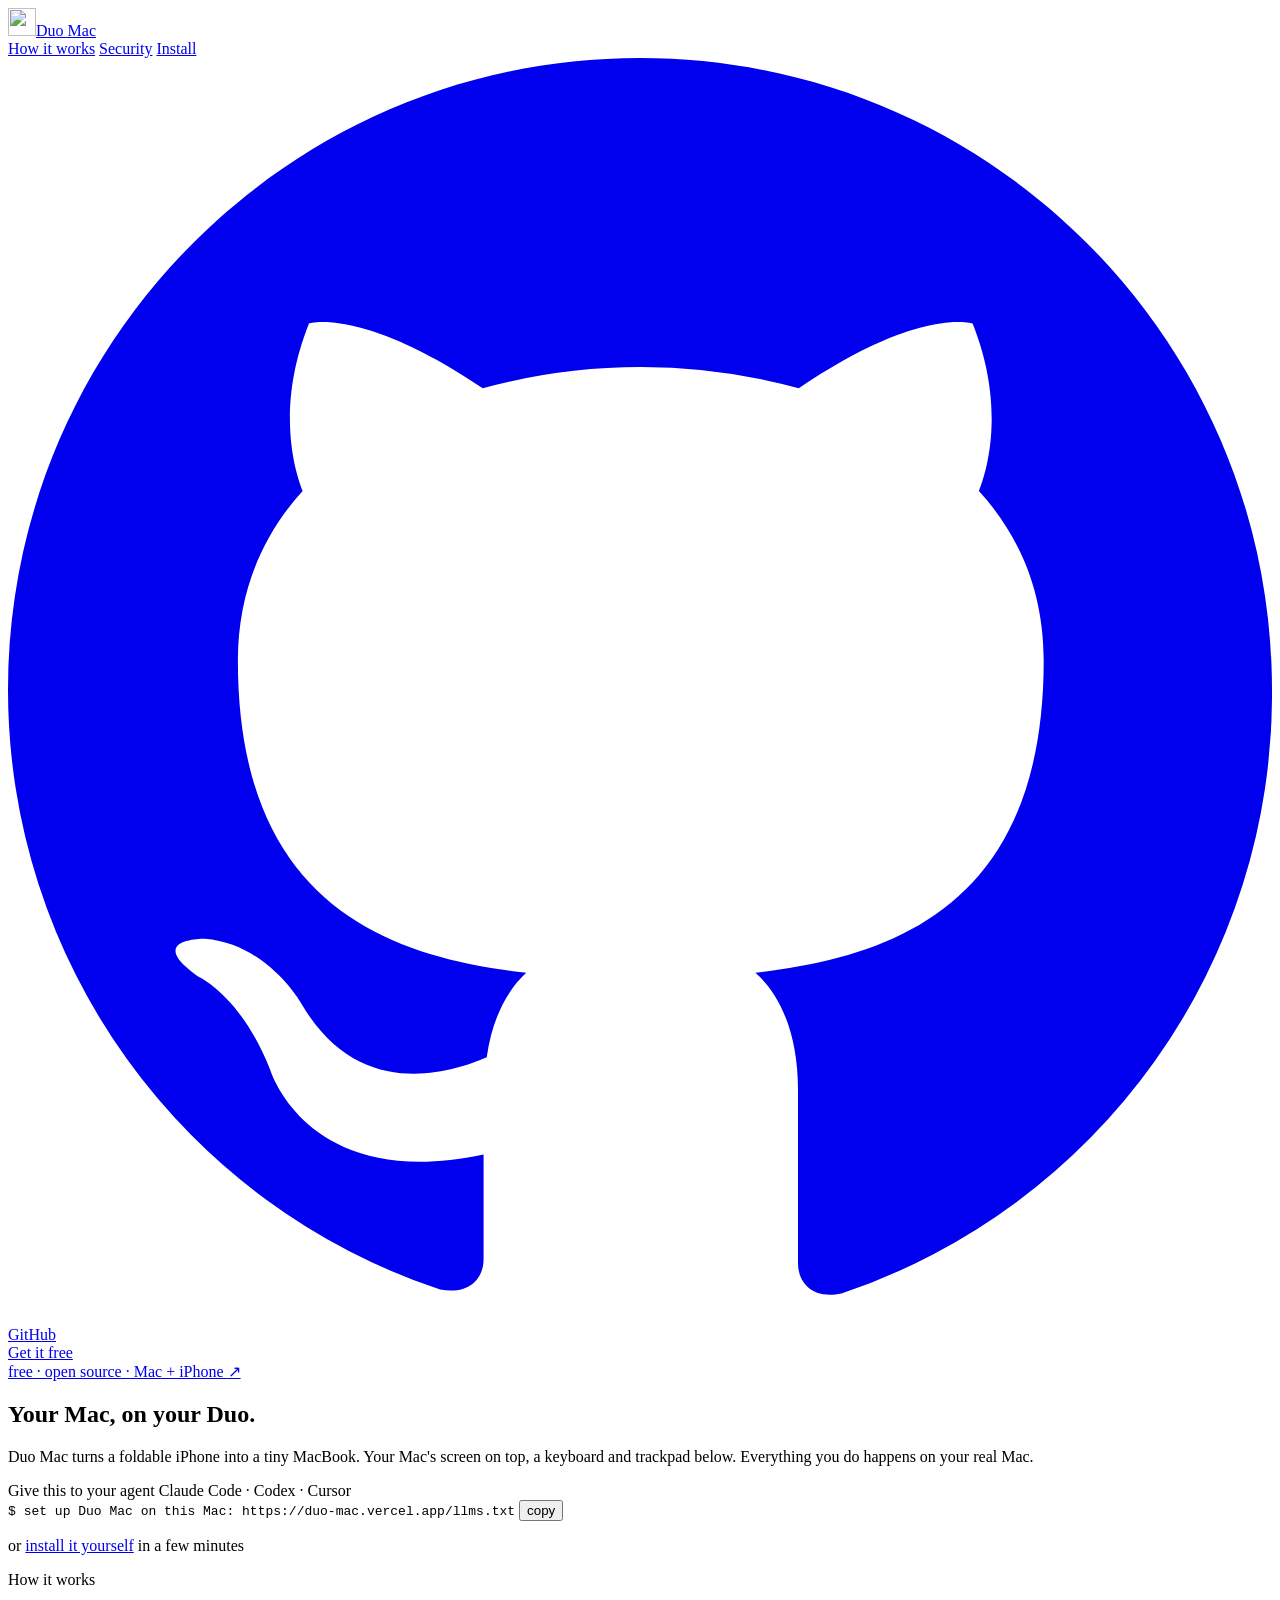
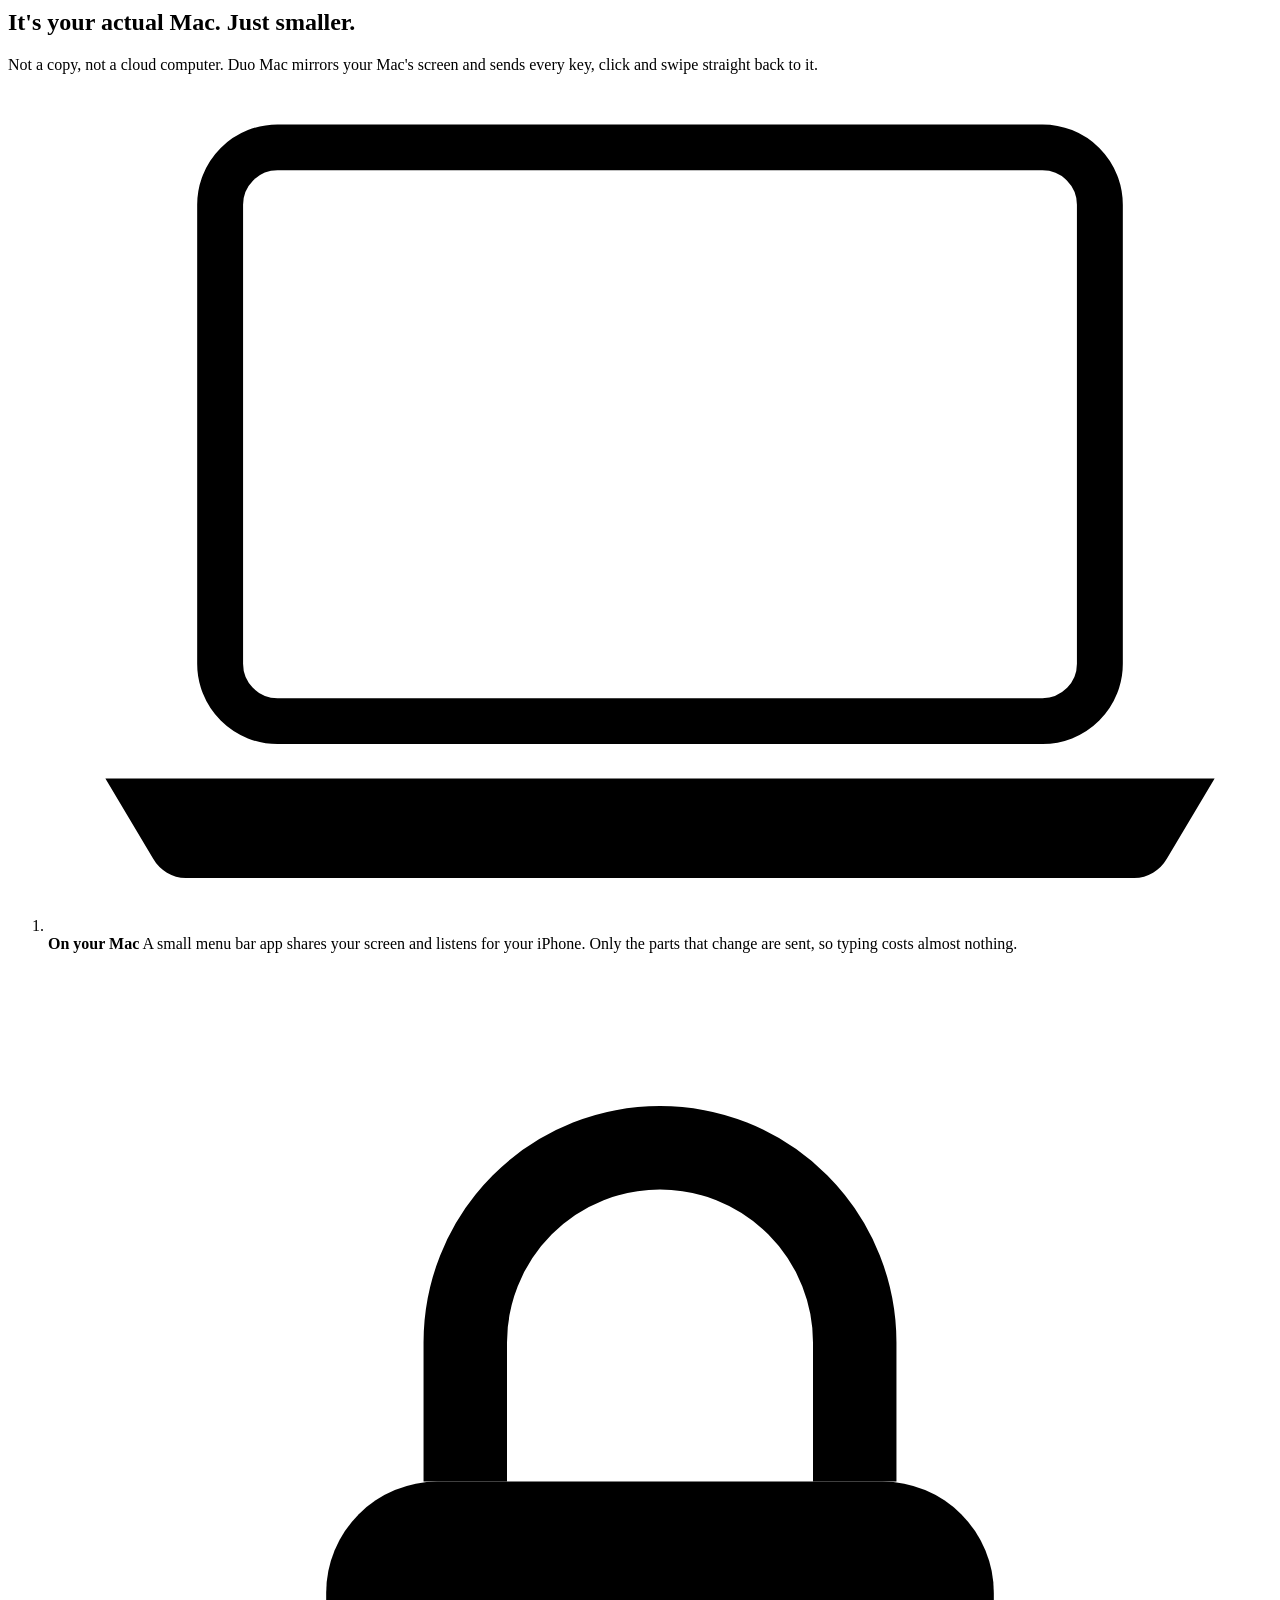
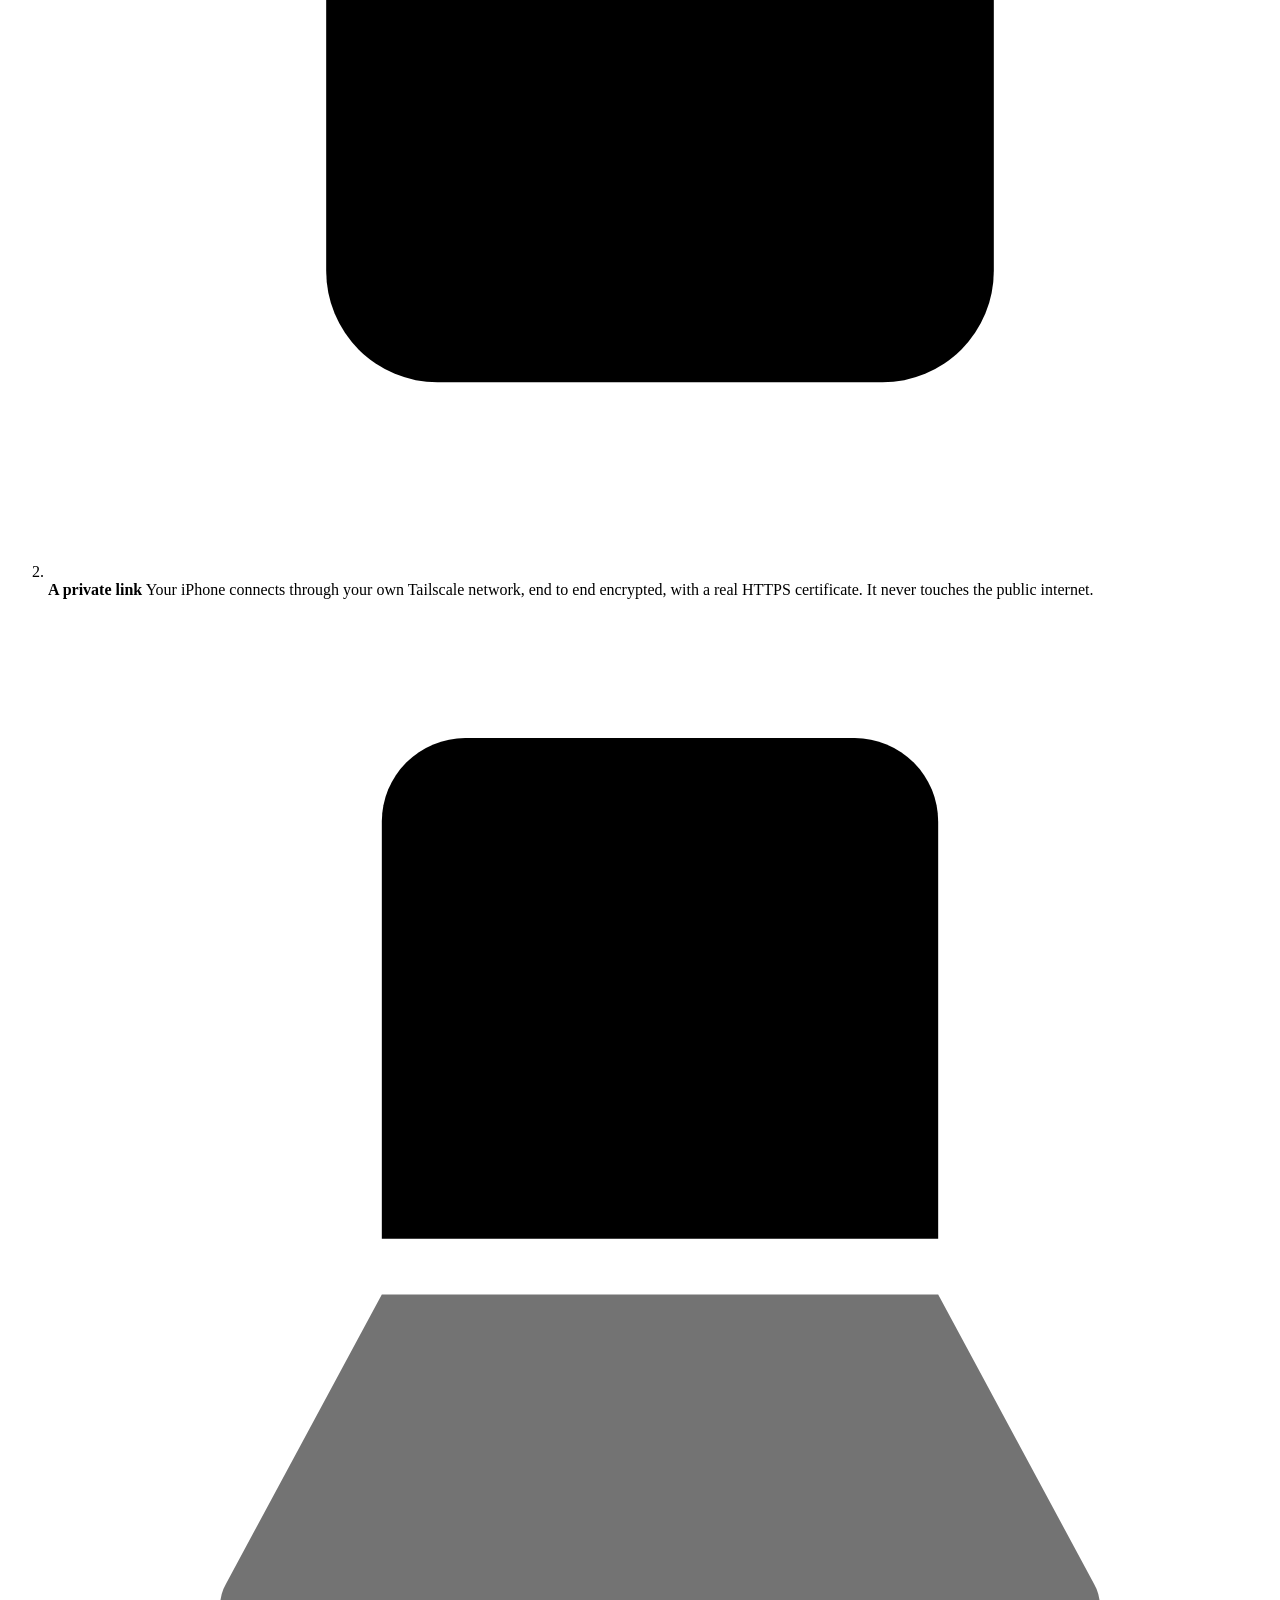
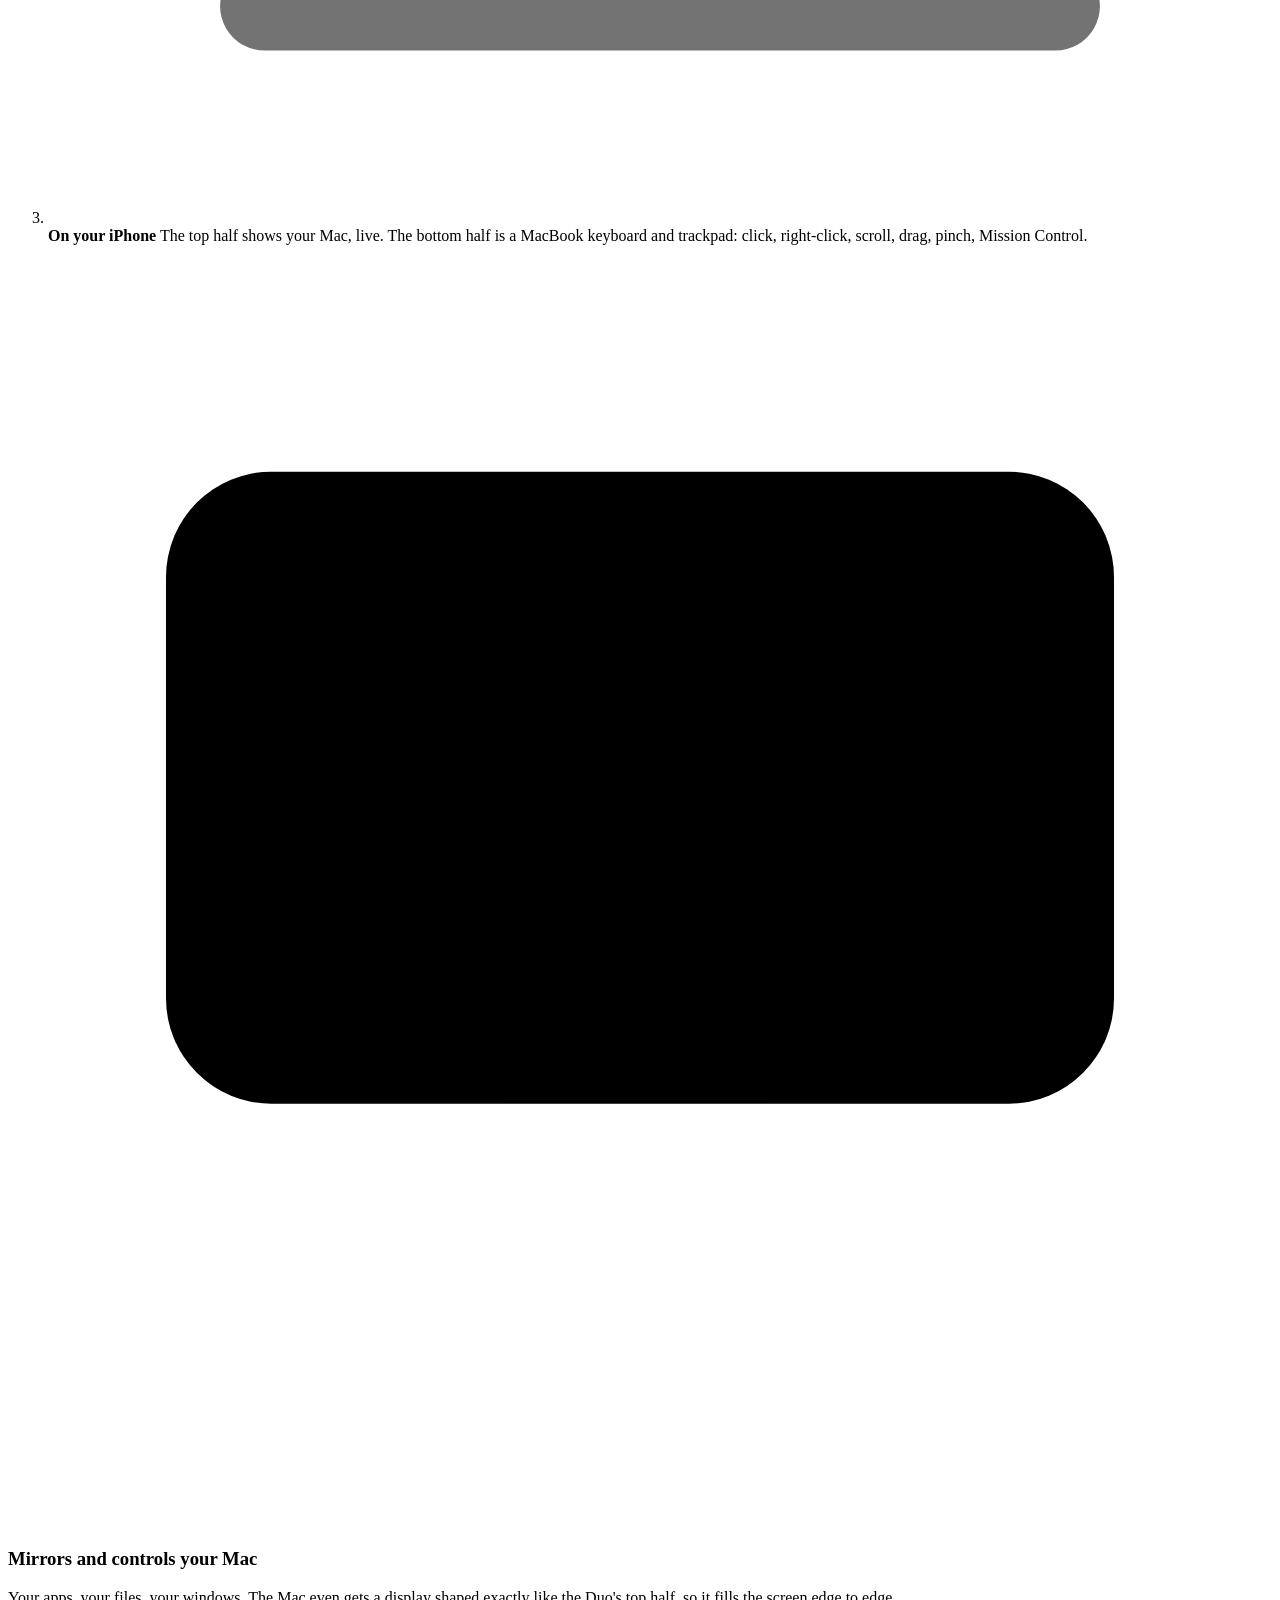
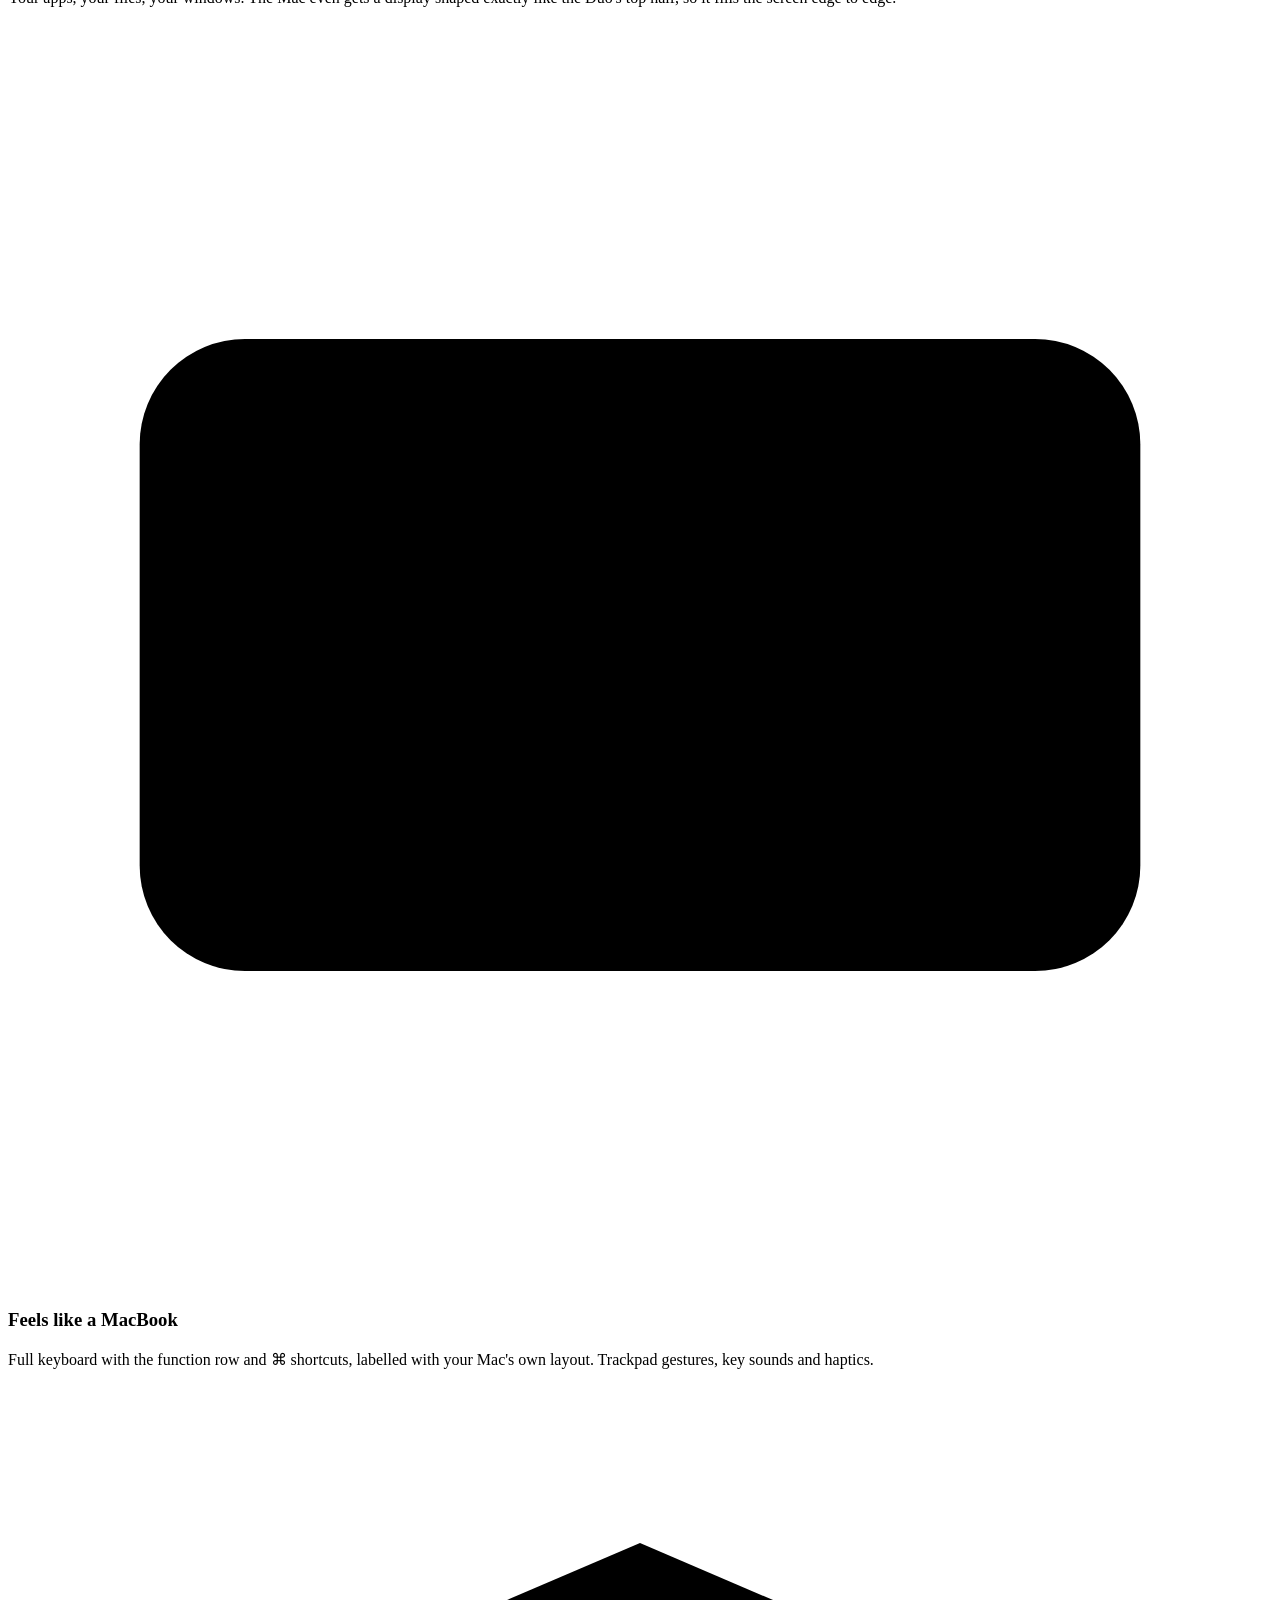
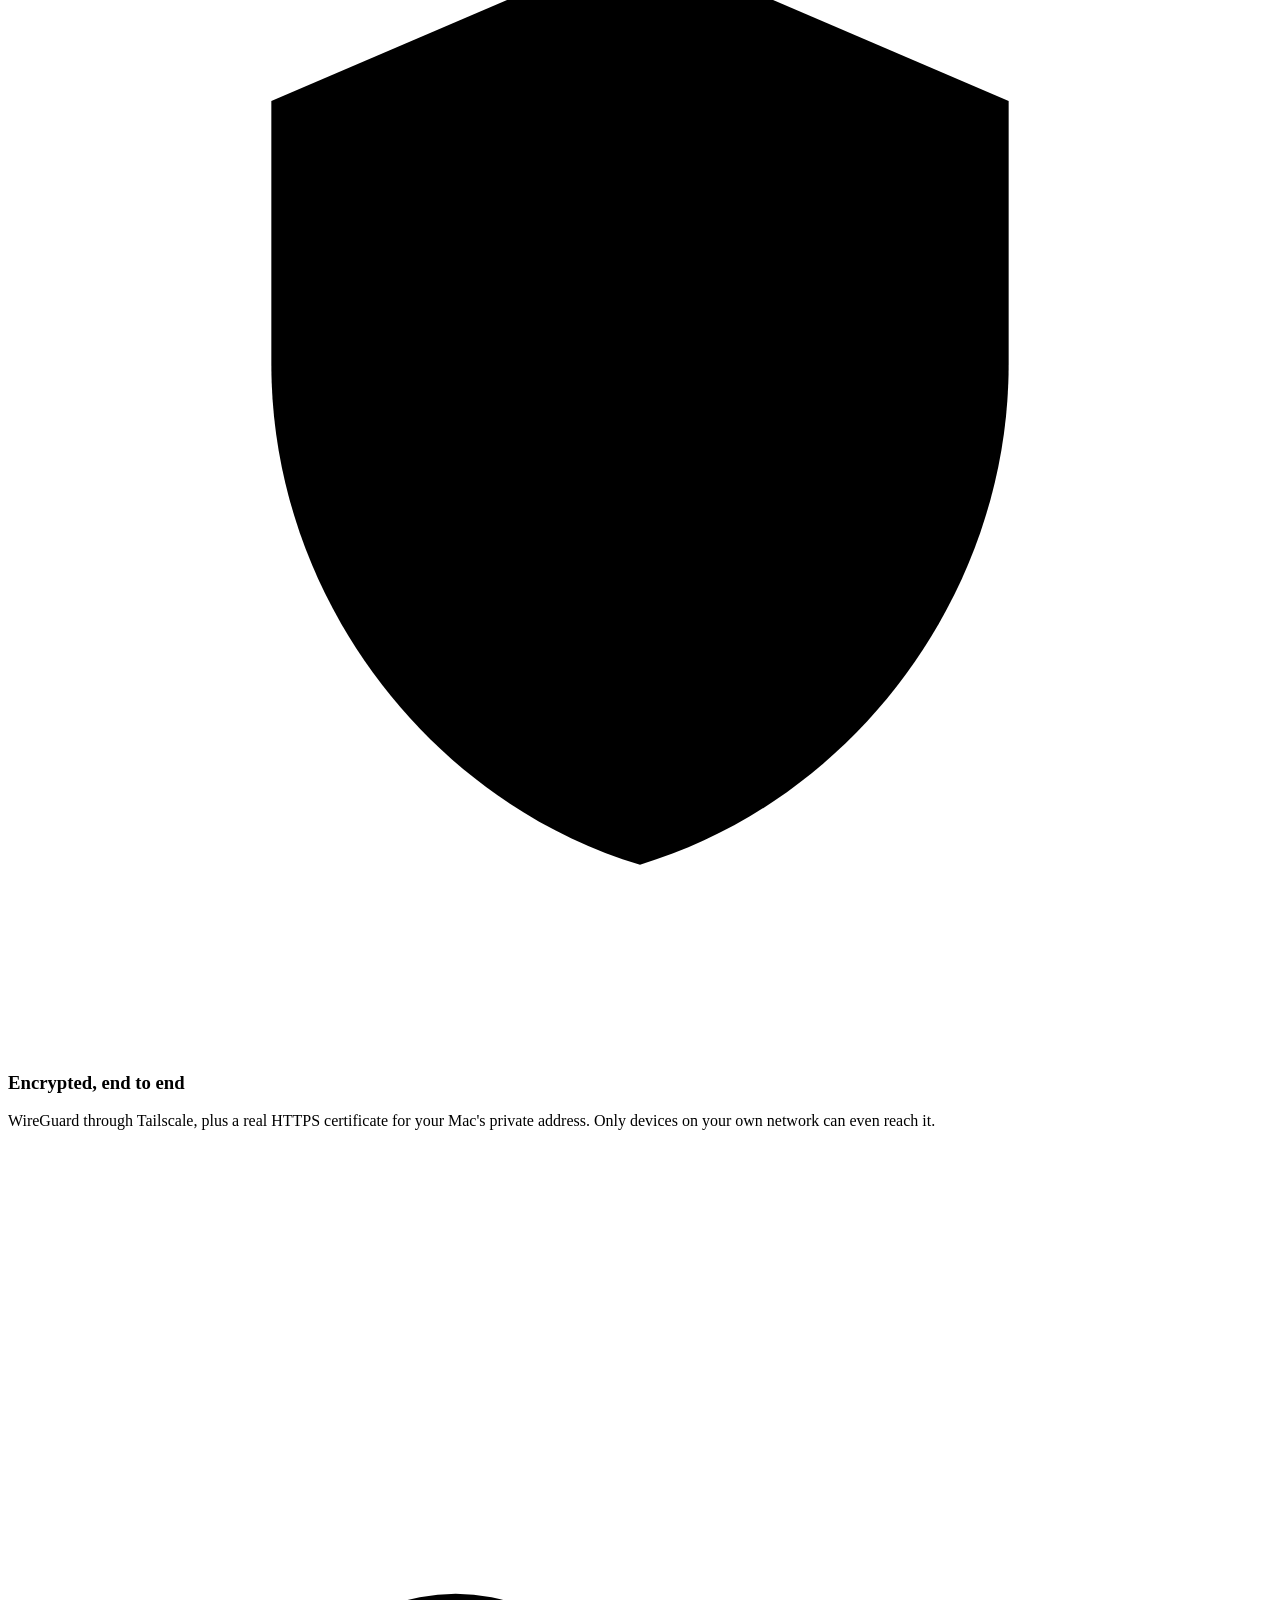
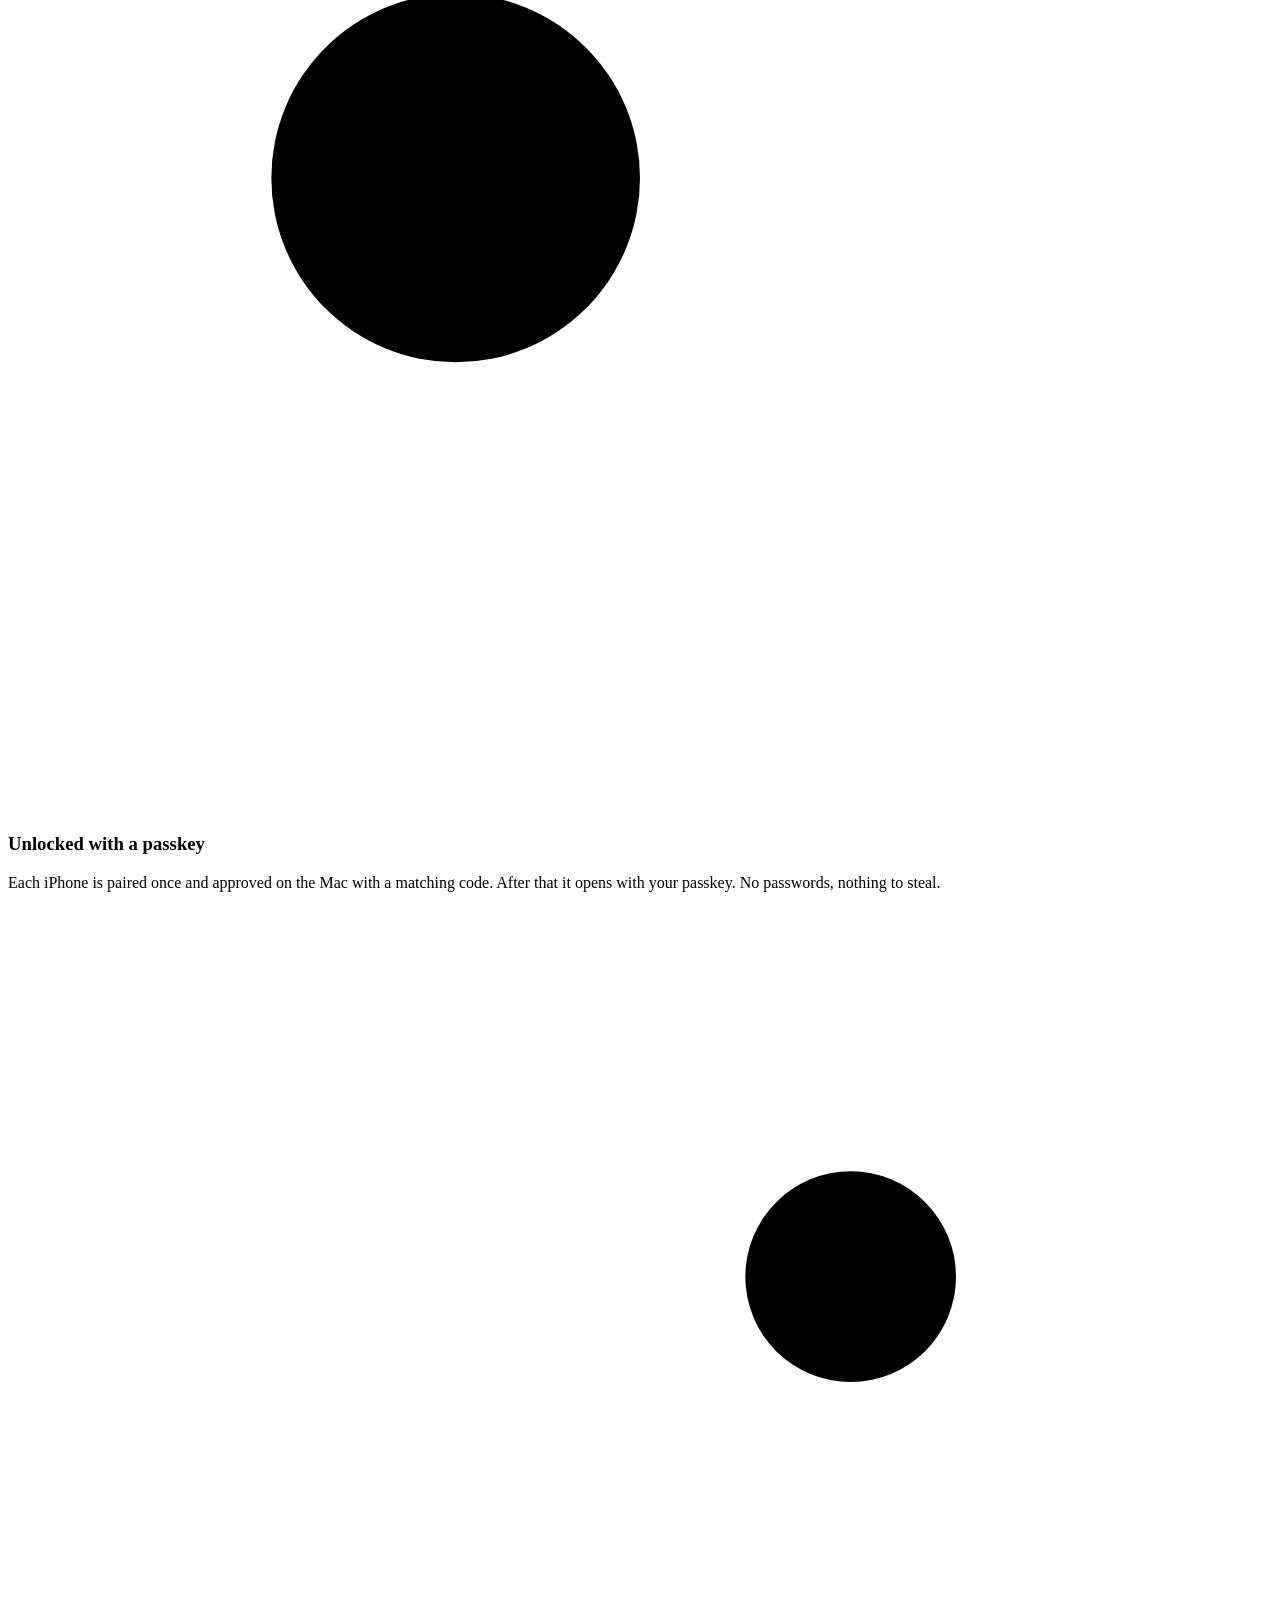
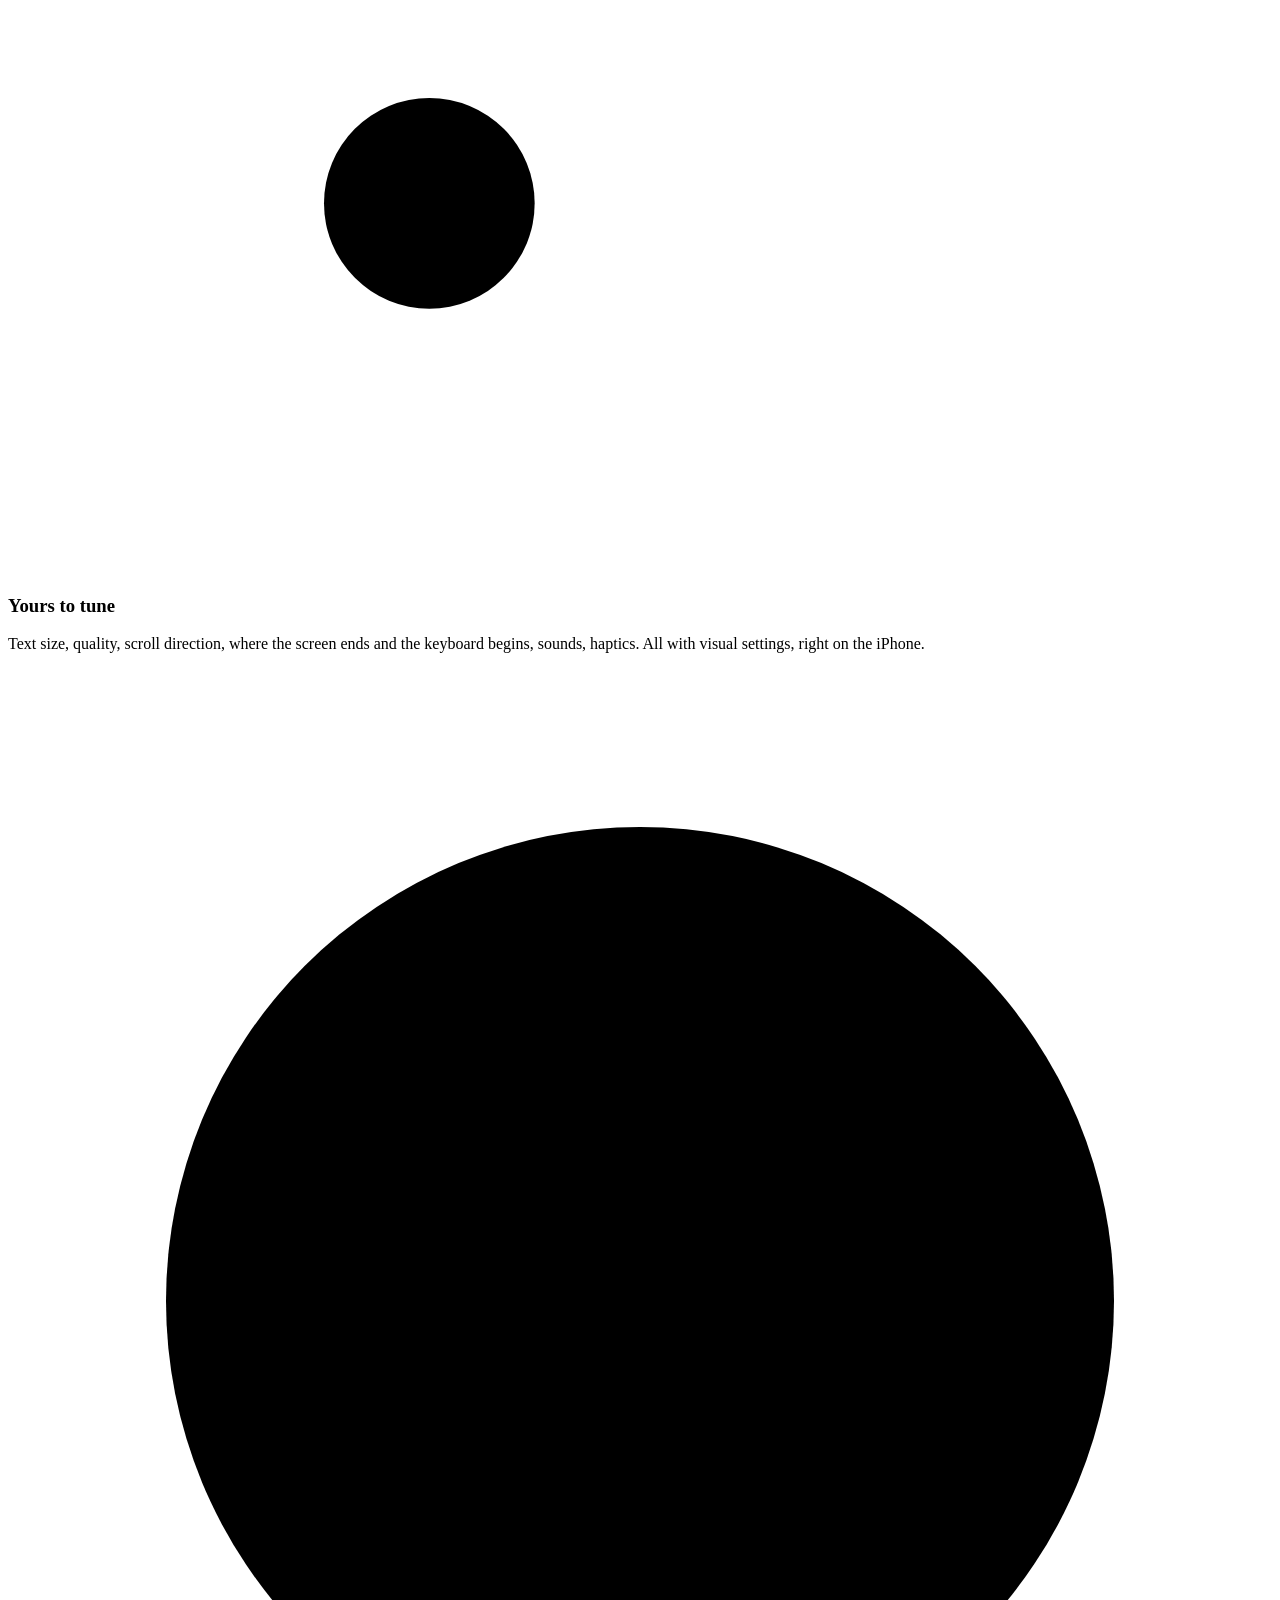
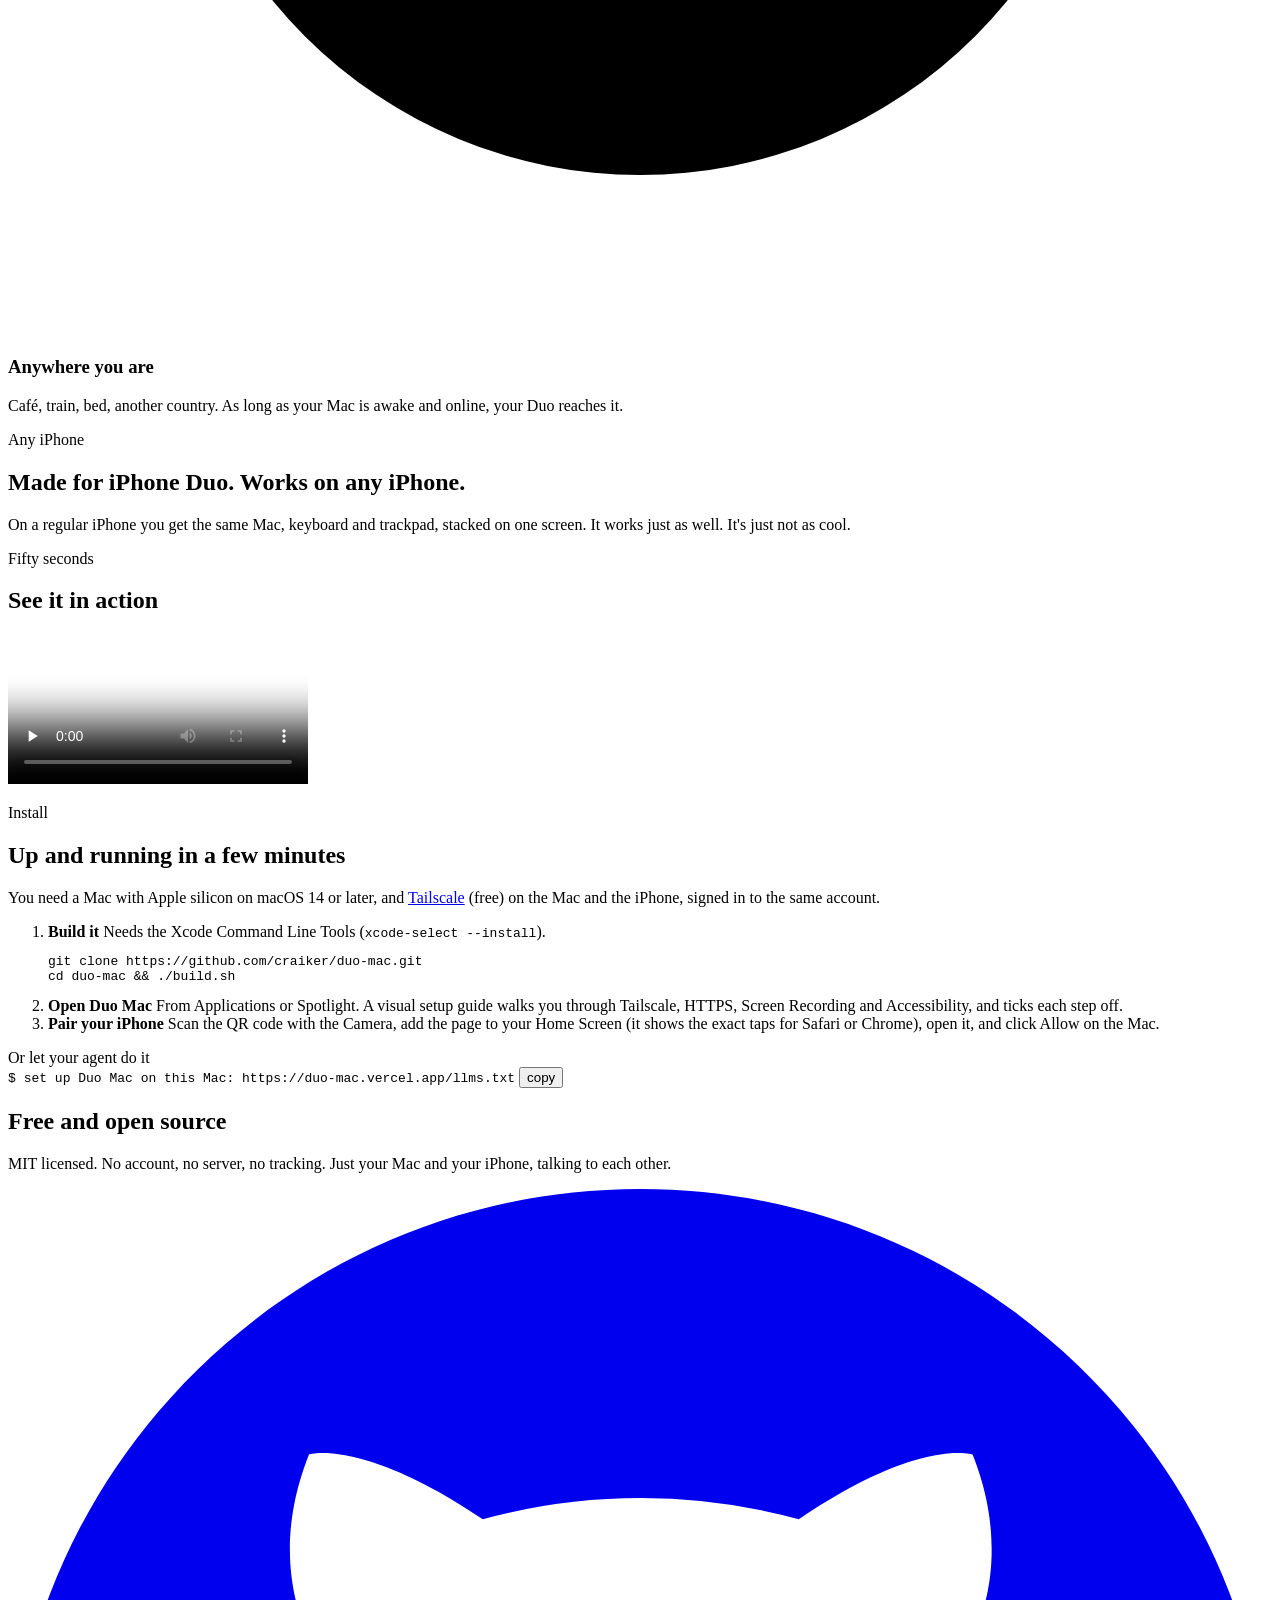
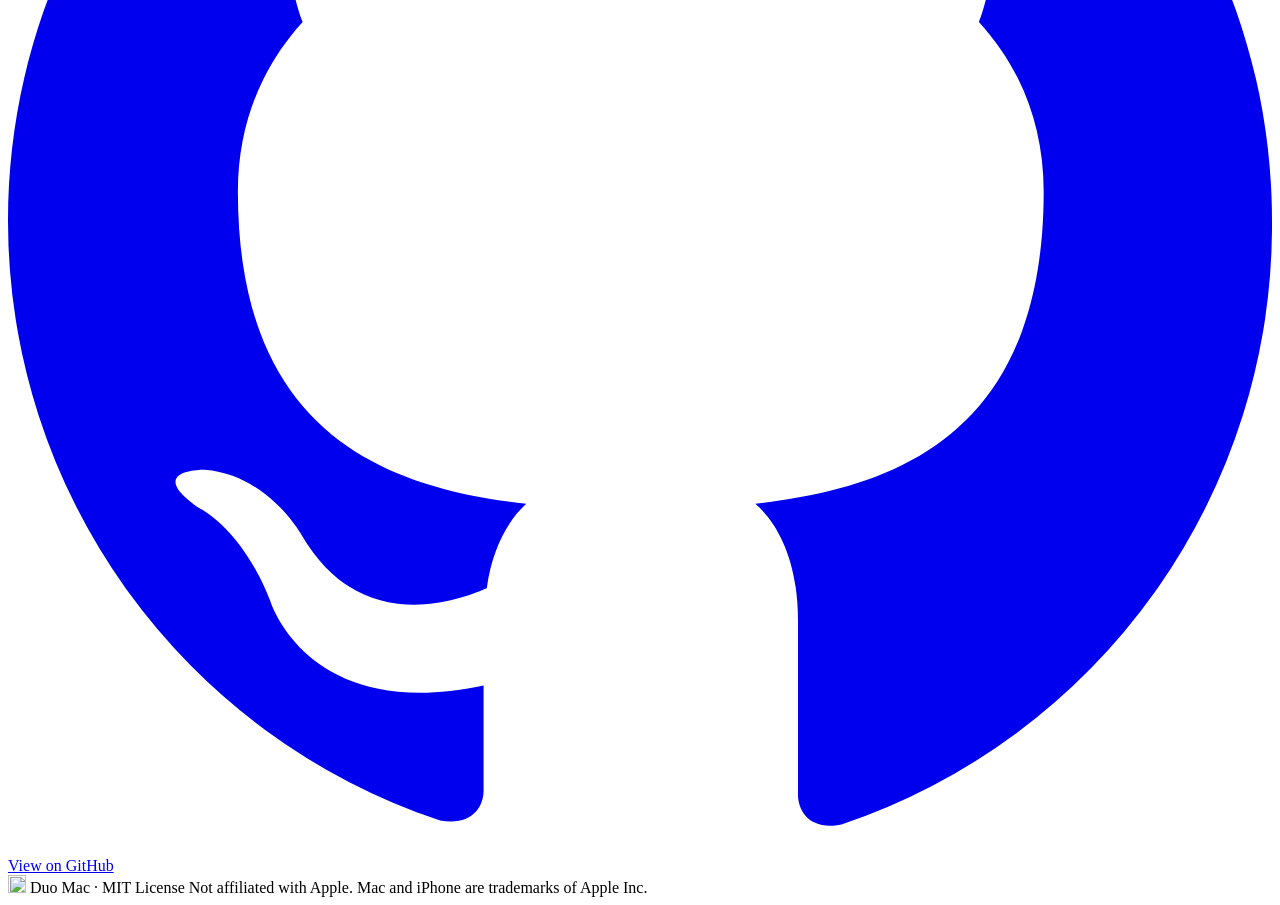
==== site/index.html @ 0240f491 "Duo Mac: your Mac, on your iPhone Duo A Swift menu bar helper streams the Mac's screen and takes key" ====
<!doctype html>
<html lang="en">
<head>
<meta charset="utf-8">
<meta name="viewport" content="width=device-width, initial-scale=1">
<title>Duo Mac · Your Mac, on your iPhone Duo</title>
<meta name="description" content="Free and open source. Turn a foldable iPhone into a tiny MacBook: your Mac's screen on top, a keyboard and trackpad below. Private, end-to-end encrypted, unlocked with a passkey.">
<meta name="theme-color" content="#f6f6f7">
<link rel="icon" type="image/png" href="/assets/favicon.png">
<link rel="apple-touch-icon" href="/assets/favicon.png">
<meta property="og:type" content="website">
<meta property="og:title" content="Duo Mac · Your Mac, on your iPhone Duo">
<meta property="og:description" content="Free and open source. Your Mac's screen on top, a keyboard and trackpad below. Private, encrypted, unlocked with a passkey.">
<meta property="og:url" content="https://duo-mac.vercel.app/">
<meta property="og:image" content="https://duo-mac.vercel.app/assets/og.png">
<meta name="twitter:card" content="summary_large_image">
<link rel="preconnect" href="https://fonts.googleapis.com">
<link rel="preconnect" href="https://fonts.gstatic.com" crossorigin>
<link rel="stylesheet" href="https://fonts.googleapis.com/css2?family=Geist+Pixel&family=Geist+Mono:wght@400;500&family=Inter:wght@400;500;600;700&display=swap">
<link rel="stylesheet" href="/styles.css">
</head>
<body>

<header class="nav">
  <a class="brand" href="#top"><img src="/assets/icon.png" alt="" width="28" height="28"><span>Duo Mac</span></a>
  <nav class="links">
    <a href="#how">How it works</a>
    <a href="#security">Security</a>
    <a href="#install">Install</a>
    <a href="https://github.com/craiker/duo-mac" class="gh"><svg viewBox="0 0 16 16" aria-hidden="true"><path fill="currentColor" d="M8 0C3.58 0 0 3.58 0 8a8 8 0 0 0 5.47 7.59c.4.07.55-.17.55-.38v-1.33c-2.23.48-2.7-1.07-2.7-1.07-.36-.92-.89-1.17-.89-1.17-.73-.5.06-.49.06-.49.8.06 1.23.83 1.23.83.72 1.23 1.88.87 2.34.67.07-.52.28-.87.5-1.07-1.78-.2-3.65-.89-3.65-3.95 0-.87.31-1.59.82-2.15-.08-.2-.36-1.02.08-2.12 0 0 .67-.21 2.2.82a7.6 7.6 0 0 1 4 0c1.53-1.04 2.2-.82 2.2-.82.44 1.1.16 1.92.08 2.12.51.56.82 1.27.82 2.15 0 3.07-1.87 3.75-3.65 3.95.29.25.54.73.54 1.48v2.2c0 .21.15.46.55.38A8 8 0 0 0 16 8c0-4.42-3.58-8-8-8z"/></svg>GitHub</a>
  </nav>
  <a class="btn dark" href="#install">Get it free</a>
</header>

<main id="top">

<section class="hero">
  <a class="badge" href="https://github.com/craiker/duo-mac">free · open source · Mac + iPhone <span aria-hidden="true">↗</span></a>
  <h1>Your Mac, on your Duo.</h1>
  <p class="lede">Duo Mac turns a foldable iPhone into a tiny MacBook. Your Mac's screen on top, a keyboard and trackpad below. Everything you do happens on your real Mac.</p>

  <div class="stage" id="stage" aria-label="An iPhone Duo folded like a laptop, showing a Mac desktop on the top half and a keyboard and trackpad on the bottom half">
    <div class="duo" id="duo">
      <div class="shadow"></div>
      <div class="half base">
        <div class="face deck" id="deck">
          <i class="hinge-shade"></i>
          <div class="keyboard" id="keyboard"></div>
          <div class="trackpad" id="trackpad"><i class="finger" id="finger"></i></div>
        </div>
      </div>
      <div class="half lid" id="lid">
        <div class="face screen"><div class="mac" id="mac"></div></div>
        <div class="back"></div>
      </div>
    </div>
  </div>

  <div class="agent" id="agent">
    <div class="agent-head">Give this to your agent <span>Claude Code · Codex · Cursor</span></div>
    <div class="agent-cmd">
      <code><span class="dollar">$</span> <span class="cmd">set up Duo Mac on this Mac: https://duo-mac.vercel.app/llms.txt</span></code>
      <button type="button" class="copy" data-copy="set up Duo Mac on this Mac: https://duo-mac.vercel.app/llms.txt">copy</button>
    </div>
  </div>
  <p class="or">or <a href="#install">install it yourself</a> in a few minutes</p>
</section>

<section class="section" id="how">
  <p class="eyebrow">How it works</p>
  <h2>It's your actual Mac. Just smaller.</h2>
  <p class="sub">Not a copy, not a cloud computer. Duo Mac mirrors your Mac's screen and sends every key, click and swipe straight back to it.</p>
  <ol class="flow">
    <li>
      <div class="art"><svg viewBox="0 0 64 44" aria-hidden="true"><rect x="9" y="3" width="46" height="30" rx="3" fill="none" stroke="currentColor" stroke-width="2.4"/><path d="M3 36h58l-2.5 4.2a2 2 0 0 1-1.7 1H7.2a2 2 0 0 1-1.7-1z" fill="currentColor"/></svg></div>
      <b>On your Mac</b>
      <span>A small menu bar app shares your screen and listens for your iPhone. Only the parts that change are sent, so typing costs almost nothing.</span>
    </li>
    <li>
      <div class="art"><svg viewBox="0 0 44 44" aria-hidden="true"><rect x="10" y="19" width="24" height="18" rx="4" fill="currentColor"/><path d="M15 19v-5a7 7 0 0 1 14 0v5" fill="none" stroke="currentColor" stroke-width="3"/></svg></div>
      <b>A private link</b>
      <span>Your iPhone connects through your own Tailscale network, end to end encrypted, with a real HTTPS certificate. It never touches the public internet.</span>
    </li>
    <li>
      <div class="art"><svg viewBox="0 0 44 44" aria-hidden="true"><path d="M15 5h14a3 3 0 0 1 3 3v15H12V8a3 3 0 0 1 3-3z" fill="currentColor"/><path d="M12 25h20l5.6 10.4a1.6 1.6 0 0 1-1.4 2.4H7.8a1.6 1.6 0 0 1-1.4-2.4z" fill="currentColor" opacity=".55"/></svg></div>
      <b>On your iPhone</b>
      <span>The top half shows your Mac, live. The bottom half is a MacBook keyboard and trackpad: click, right-click, scroll, drag, pinch, Mission Control.</span>
    </li>
  </ol>
</section>

<section class="section">
  <div class="grid">
    <article class="card">
      <div class="ic"><svg viewBox="0 0 24 24" aria-hidden="true"><rect x="3" y="4" width="18" height="12" rx="2"/><path d="M8 20h8M12 16v4"/></svg></div>
      <h3>Mirrors and controls your Mac</h3>
      <p>Your apps, your files, your windows. The Mac even gets a display shaped exactly like the Duo's top half, so it fills the screen edge to edge.</p>
    </article>
    <article class="card">
      <div class="ic"><svg viewBox="0 0 24 24" aria-hidden="true"><rect x="2.5" y="6" width="19" height="12" rx="2"/><path d="M6 10h1M9 10h1M12 10h1M15 10h1M18 10h1M7 14h10"/></svg></div>
      <h3>Feels like a MacBook</h3>
      <p>Full keyboard with the function row and ⌘ shortcuts, labelled with your Mac's own layout. Trackpad gestures, key sounds and haptics.</p>
    </article>
    <article class="card" id="security">
      <div class="ic"><svg viewBox="0 0 24 24" aria-hidden="true"><path d="M12 3 5 6v5c0 4.4 3 8.3 7 9.5 4-1.2 7-5.1 7-9.5V6z"/><path d="m9 12 2 2 4-4"/></svg></div>
      <h3>Encrypted, end to end</h3>
      <p>WireGuard through Tailscale, plus a real HTTPS certificate for your Mac's private address. Only devices on your own network can even reach it.</p>
    </article>
    <article class="card">
      <div class="ic"><svg viewBox="0 0 24 24" aria-hidden="true"><circle cx="8.5" cy="12" r="3.5"/><path d="M12 12h9M18 12v3M21 12v2"/></svg></div>
      <h3>Unlocked with a passkey</h3>
      <p>Each iPhone is paired once and approved on the Mac with a matching code. After that it opens with your passkey. No passwords, nothing to steal.</p>
    </article>
    <article class="card">
      <div class="ic"><svg viewBox="0 0 24 24" aria-hidden="true"><path d="M4 7h10M18 7h2M4 17h2M10 17h10"/><circle cx="16" cy="7" r="2"/><circle cx="8" cy="17" r="2"/></svg></div>
      <h3>Yours to tune</h3>
      <p>Text size, quality, scroll direction, where the screen ends and the keyboard begins, sounds, haptics. All with visual settings, right on the iPhone.</p>
    </article>
    <article class="card">
      <div class="ic"><svg viewBox="0 0 24 24" aria-hidden="true"><circle cx="12" cy="12" r="9"/><path d="M3 12h18M12 3c-2.8 3-2.8 15 0 18M12 3c2.8 3 2.8 15 0 18"/></svg></div>
      <h3>Anywhere you are</h3>
      <p>Café, train, bed, another country. As long as your Mac is awake and online, your Duo reaches it.</p>
    </article>
  </div>
</section>

<section class="section any">
  <div class="any-copy">
    <p class="eyebrow">Any iPhone</p>
    <h2>Made for iPhone Duo. Works on any iPhone.</h2>
    <p class="sub">On a regular iPhone you get the same Mac, keyboard and trackpad, stacked on one screen. It works just as well. It's just not as cool.</p>
  </div>
  <div class="phones">
    <div class="flat-phone" aria-hidden="true">
      <div class="fp-screen"><div class="mac mini" id="mac-mini"></div><div class="fp-deck"><div class="keyboard" id="keyboard-mini"></div><div class="trackpad"></div></div></div>
    </div>
  </div>
</section>

<section class="section film" id="film">
  <p class="eyebrow">Fifty seconds</p>
  <h2>See it in action</h2>
  <div class="video"><video src="/assets/intro.mp4" poster="/assets/intro-poster.jpg" controls playsinline preload="none"></video></div>
</section>

<section class="section" id="install">
  <p class="eyebrow">Install</p>
  <h2>Up and running in a few minutes</h2>
  <p class="sub">You need a Mac with Apple silicon on macOS 14 or later, and <a href="https://tailscale.com/download">Tailscale</a> (free) on the Mac and the iPhone, signed in to the same account.</p>
  <ol class="steps">
    <li>
      <b>Build it</b>
      <span>Needs the Xcode Command Line Tools (<code>xcode-select --install</code>).</span>
      <pre><code>git clone https://github.com/craiker/duo-mac.git
cd duo-mac && ./build.sh</code></pre>
    </li>
    <li>
      <b>Open Duo Mac</b>
      <span>From Applications or Spotlight. A visual setup guide walks you through Tailscale, HTTPS, Screen Recording and Accessibility, and ticks each step off.</span>
    </li>
    <li>
      <b>Pair your iPhone</b>
      <span>Scan the QR code with the Camera, add the page to your Home Screen (it shows the exact taps for Safari or Chrome), open it, and click Allow on the Mac.</span>
    </li>
  </ol>
  <div class="agent compact">
    <div class="agent-head">Or let your agent do it</div>
    <div class="agent-cmd">
      <code><span class="dollar">$</span> <span class="cmd">set up Duo Mac on this Mac: https://duo-mac.vercel.app/llms.txt</span></code>
      <button type="button" class="copy" data-copy="set up Duo Mac on this Mac: https://duo-mac.vercel.app/llms.txt">copy</button>
    </div>
  </div>
</section>

<section class="section oss">
  <h2>Free and open source</h2>
  <p class="sub">MIT licensed. No account, no server, no tracking. Just your Mac and your iPhone, talking to each other.</p>
  <a class="btn dark big" href="https://github.com/craiker/duo-mac"><svg viewBox="0 0 16 16" aria-hidden="true"><path fill="currentColor" d="M8 0C3.58 0 0 3.58 0 8a8 8 0 0 0 5.47 7.59c.4.07.55-.17.55-.38v-1.33c-2.23.48-2.7-1.07-2.7-1.07-.36-.92-.89-1.17-.89-1.17-.73-.5.06-.49.06-.49.8.06 1.23.83 1.23.83.72 1.23 1.88.87 2.34.67.07-.52.28-.87.5-1.07-1.78-.2-3.65-.89-3.65-3.95 0-.87.31-1.59.82-2.15-.08-.2-.36-1.02.08-2.12 0 0 .67-.21 2.2.82a7.6 7.6 0 0 1 4 0c1.53-1.04 2.2-.82 2.2-.82.44 1.1.16 1.92.08 2.12.51.56.82 1.27.82 2.15 0 3.07-1.87 3.75-3.65 3.95.29.25.54.73.54 1.48v2.2c0 .21.15.46.55.38A8 8 0 0 0 16 8c0-4.42-3.58-8-8-8z"/></svg>View on GitHub</a>
</section>

</main>

<footer class="foot">
  <span><img src="/assets/icon.png" alt="" width="18" height="18"> Duo Mac · MIT License</span>
  <span>Not affiliated with Apple. Mac and iPhone are trademarks of Apple Inc.</span>
</footer>

<script src="/app.js" defer></script>
</body>
</html>
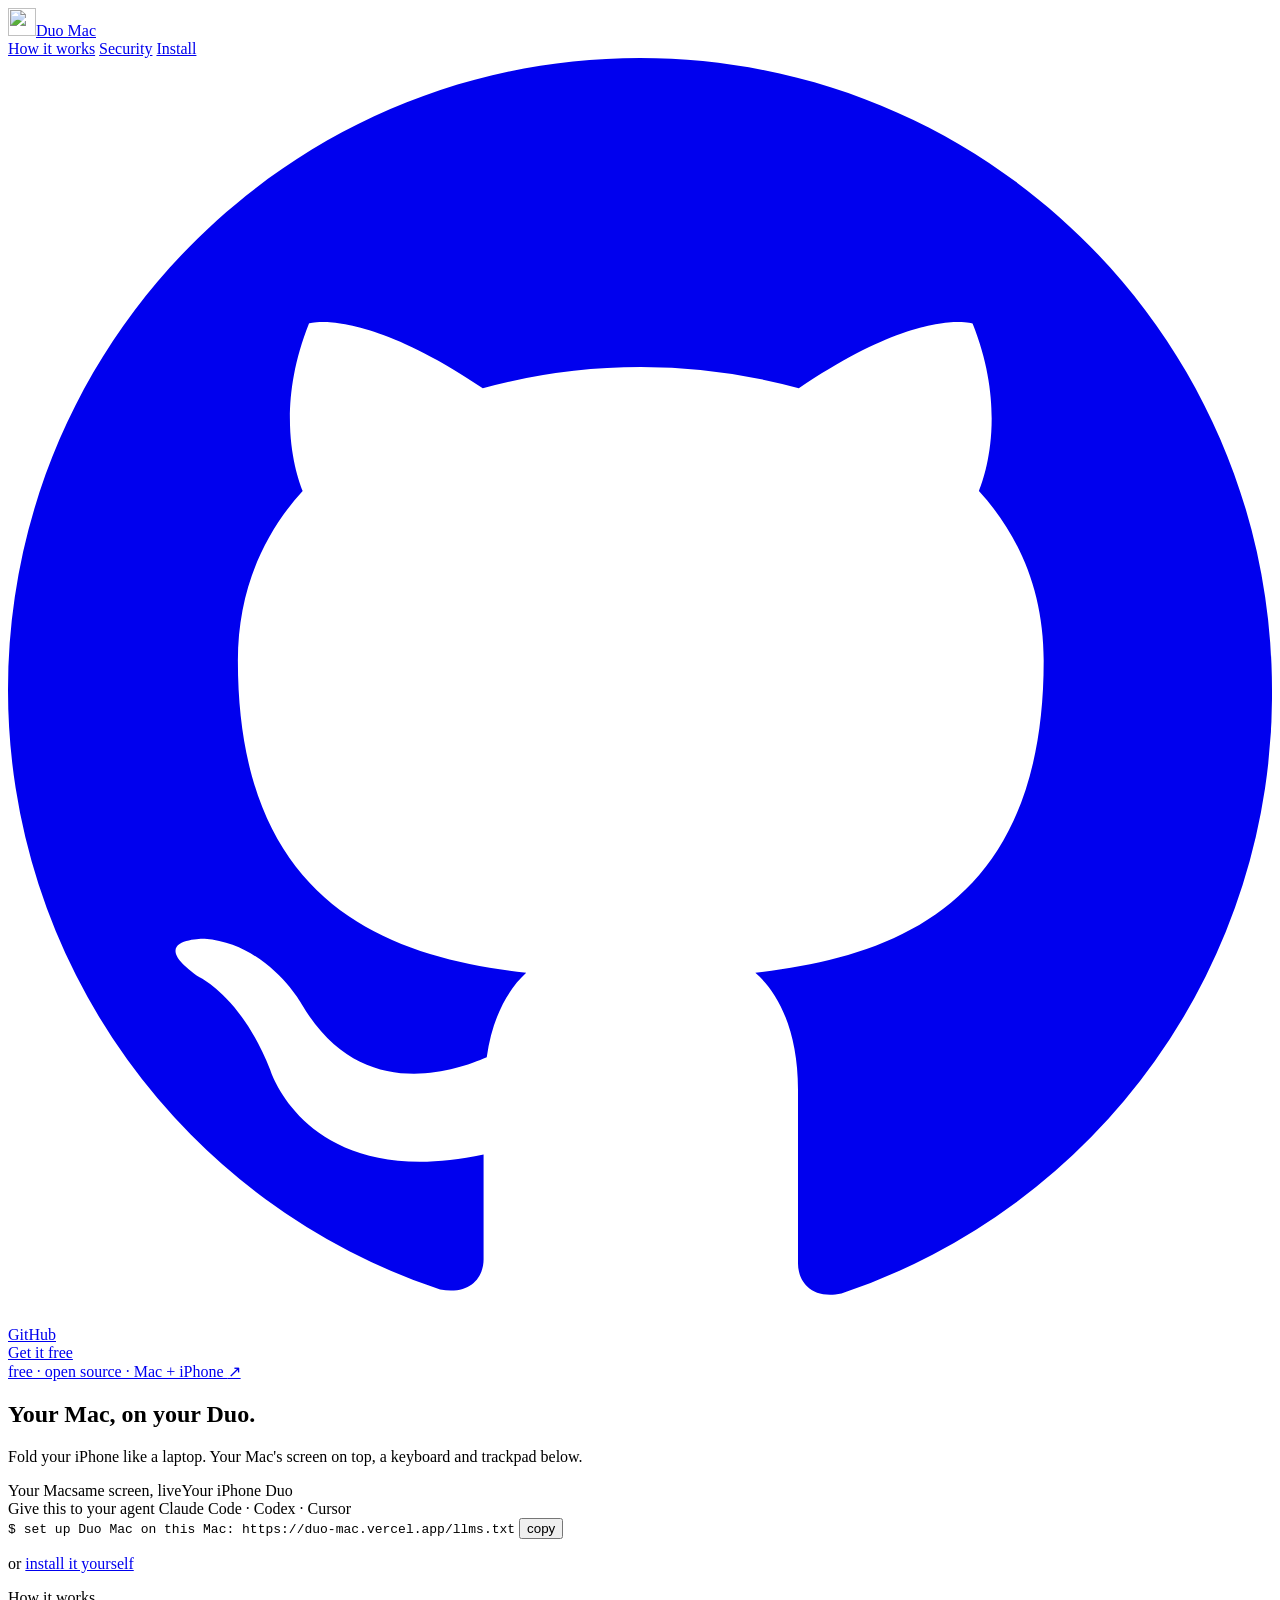
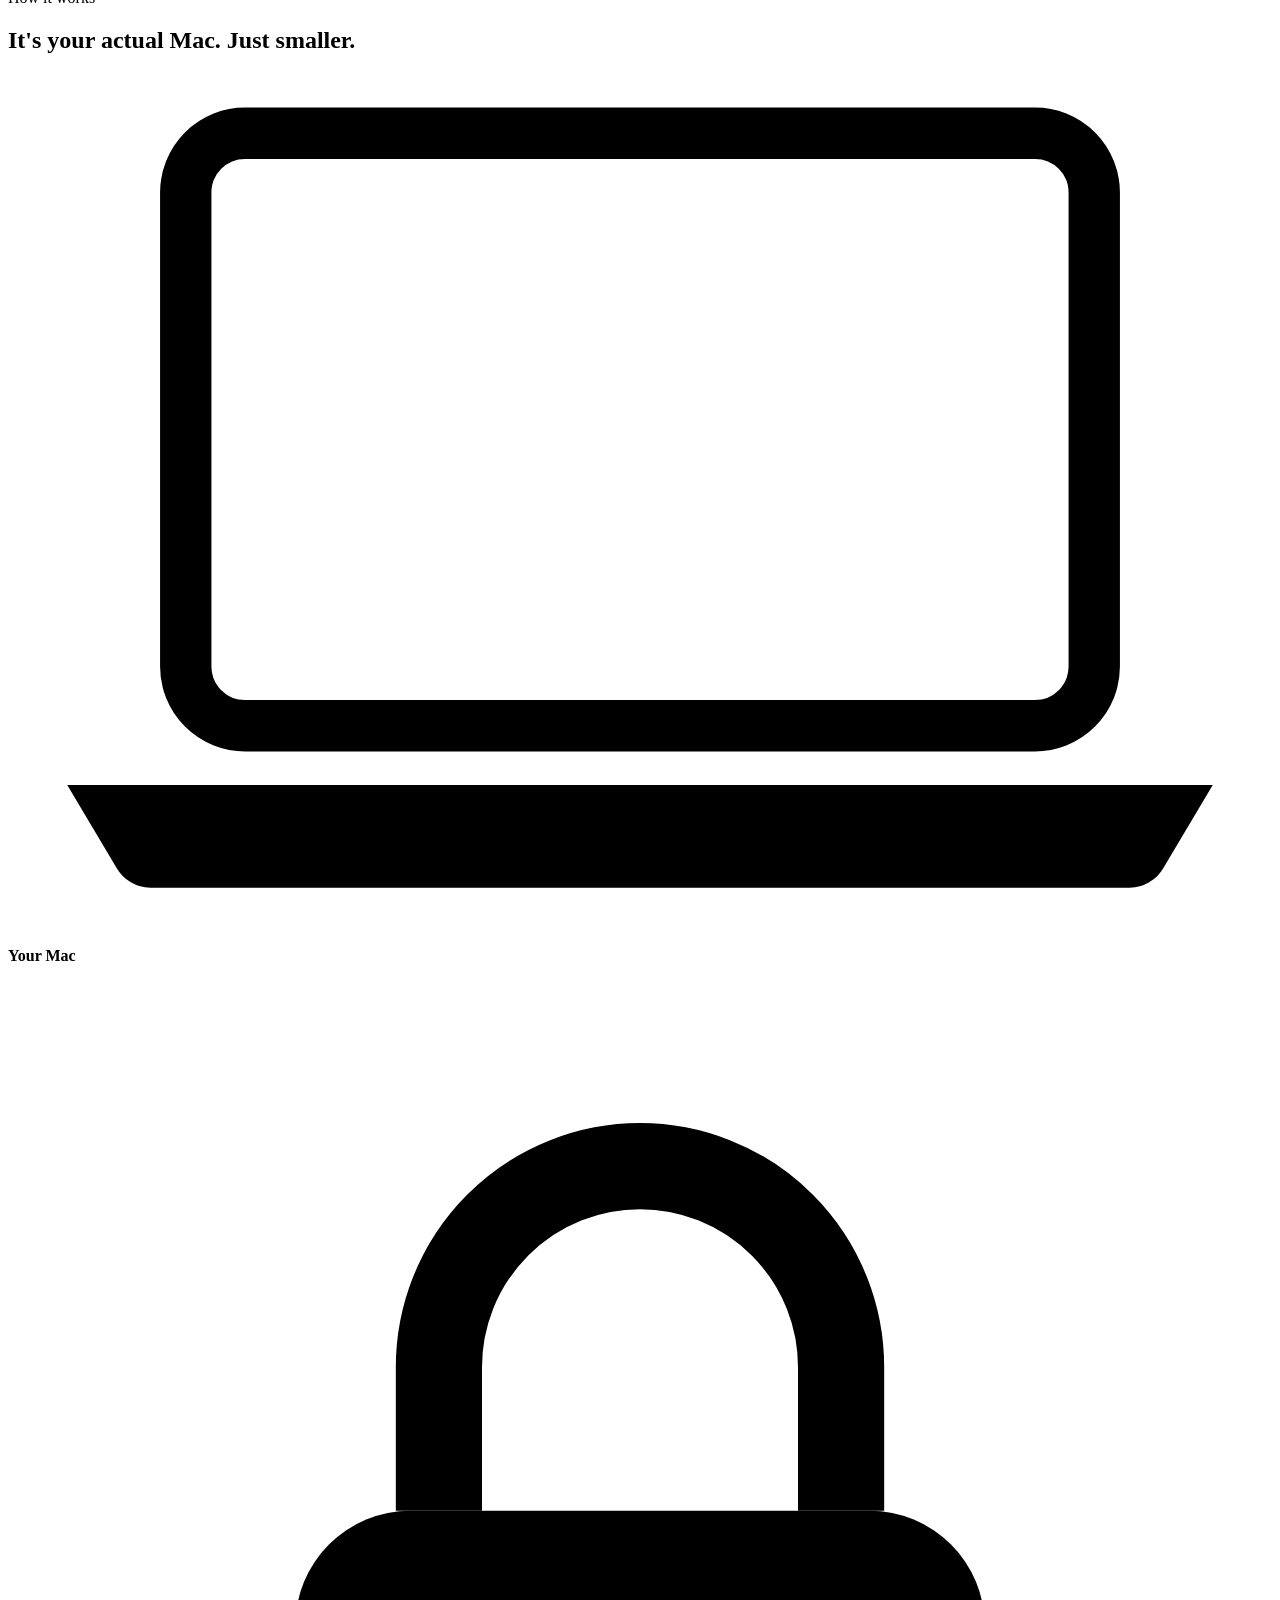
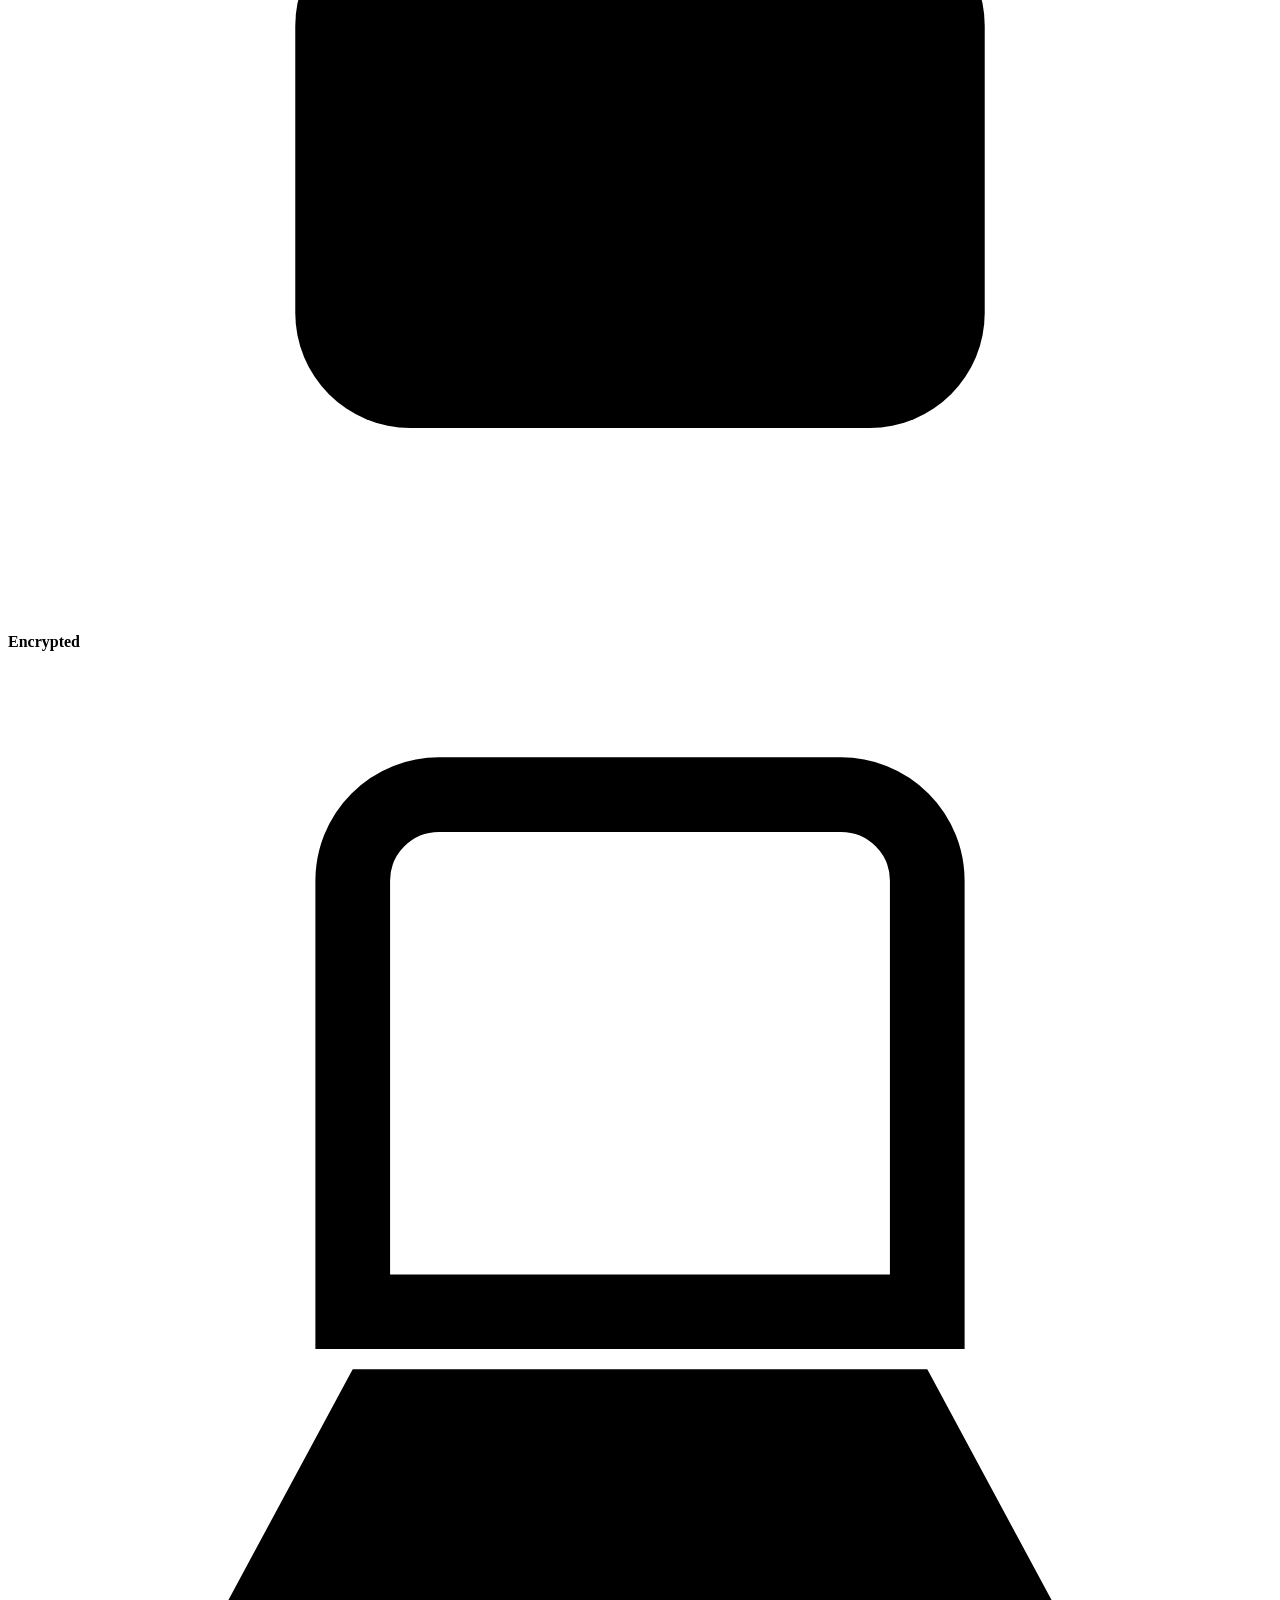
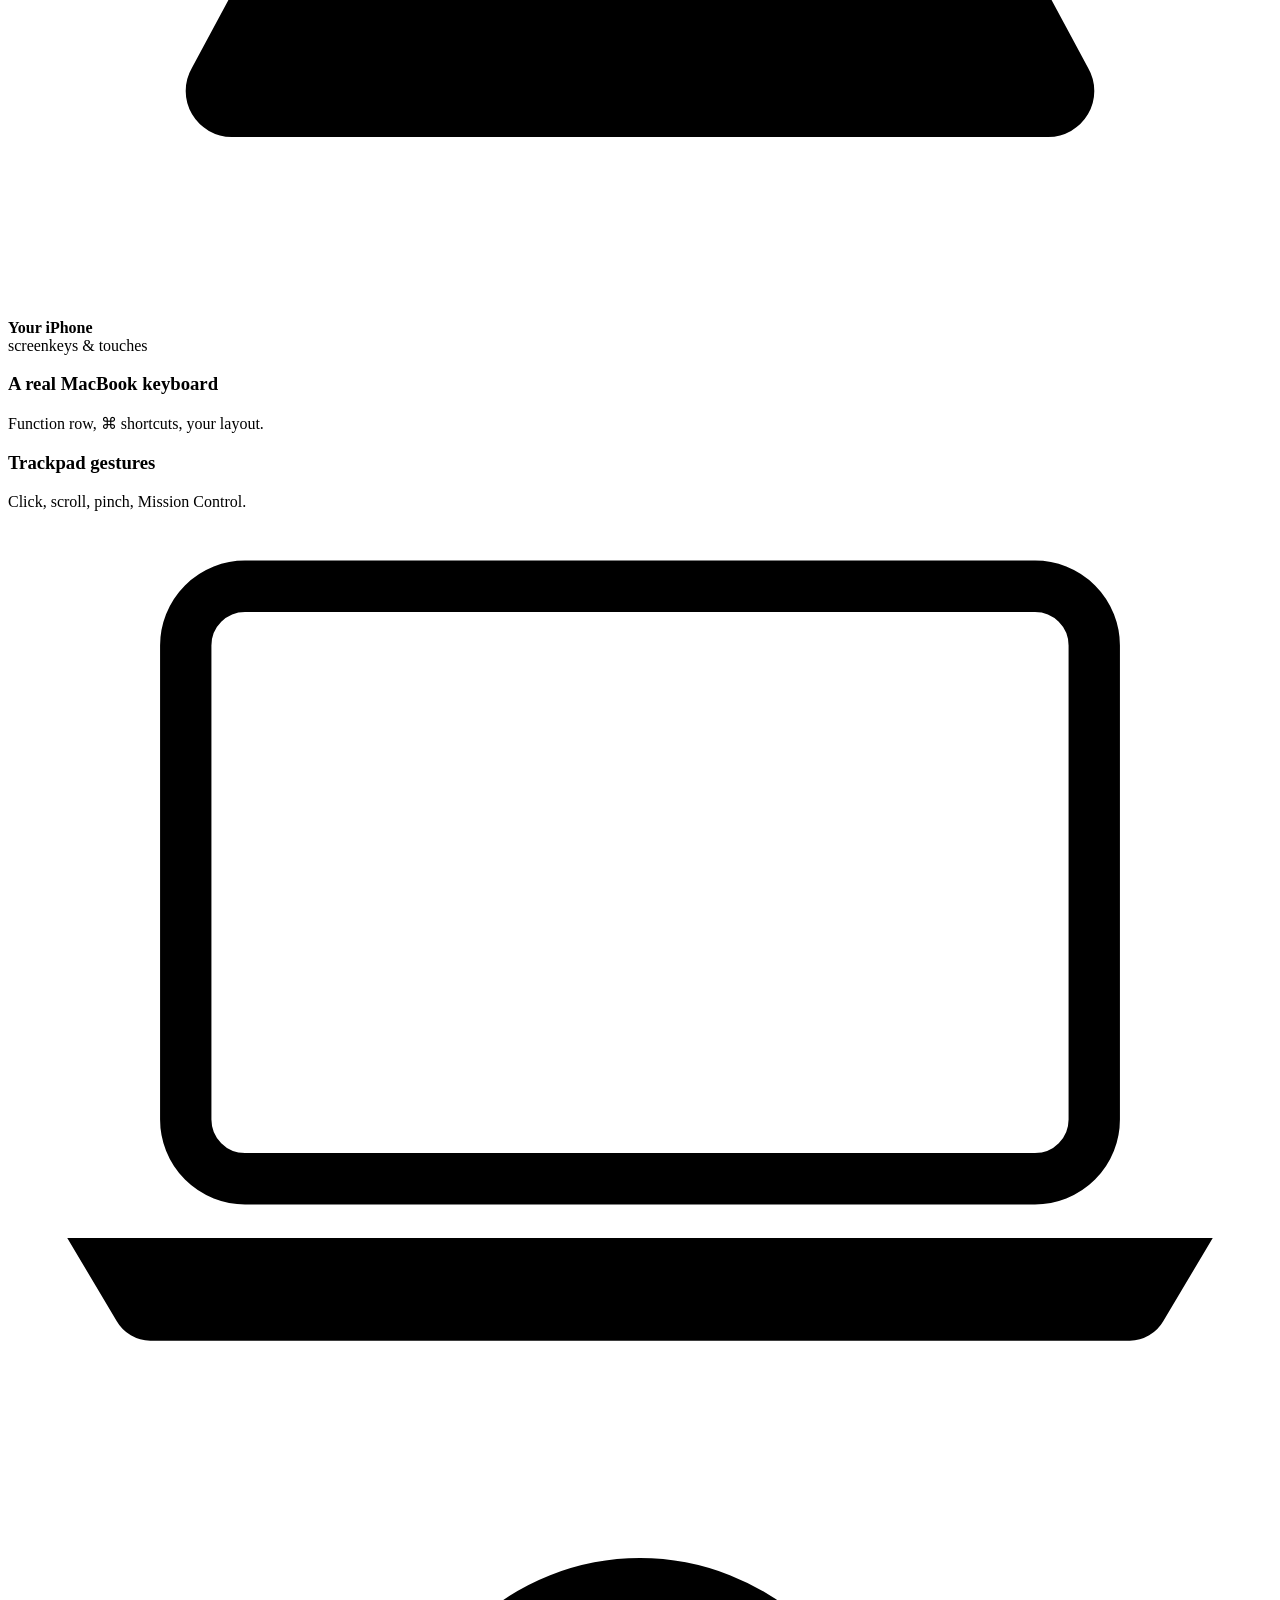
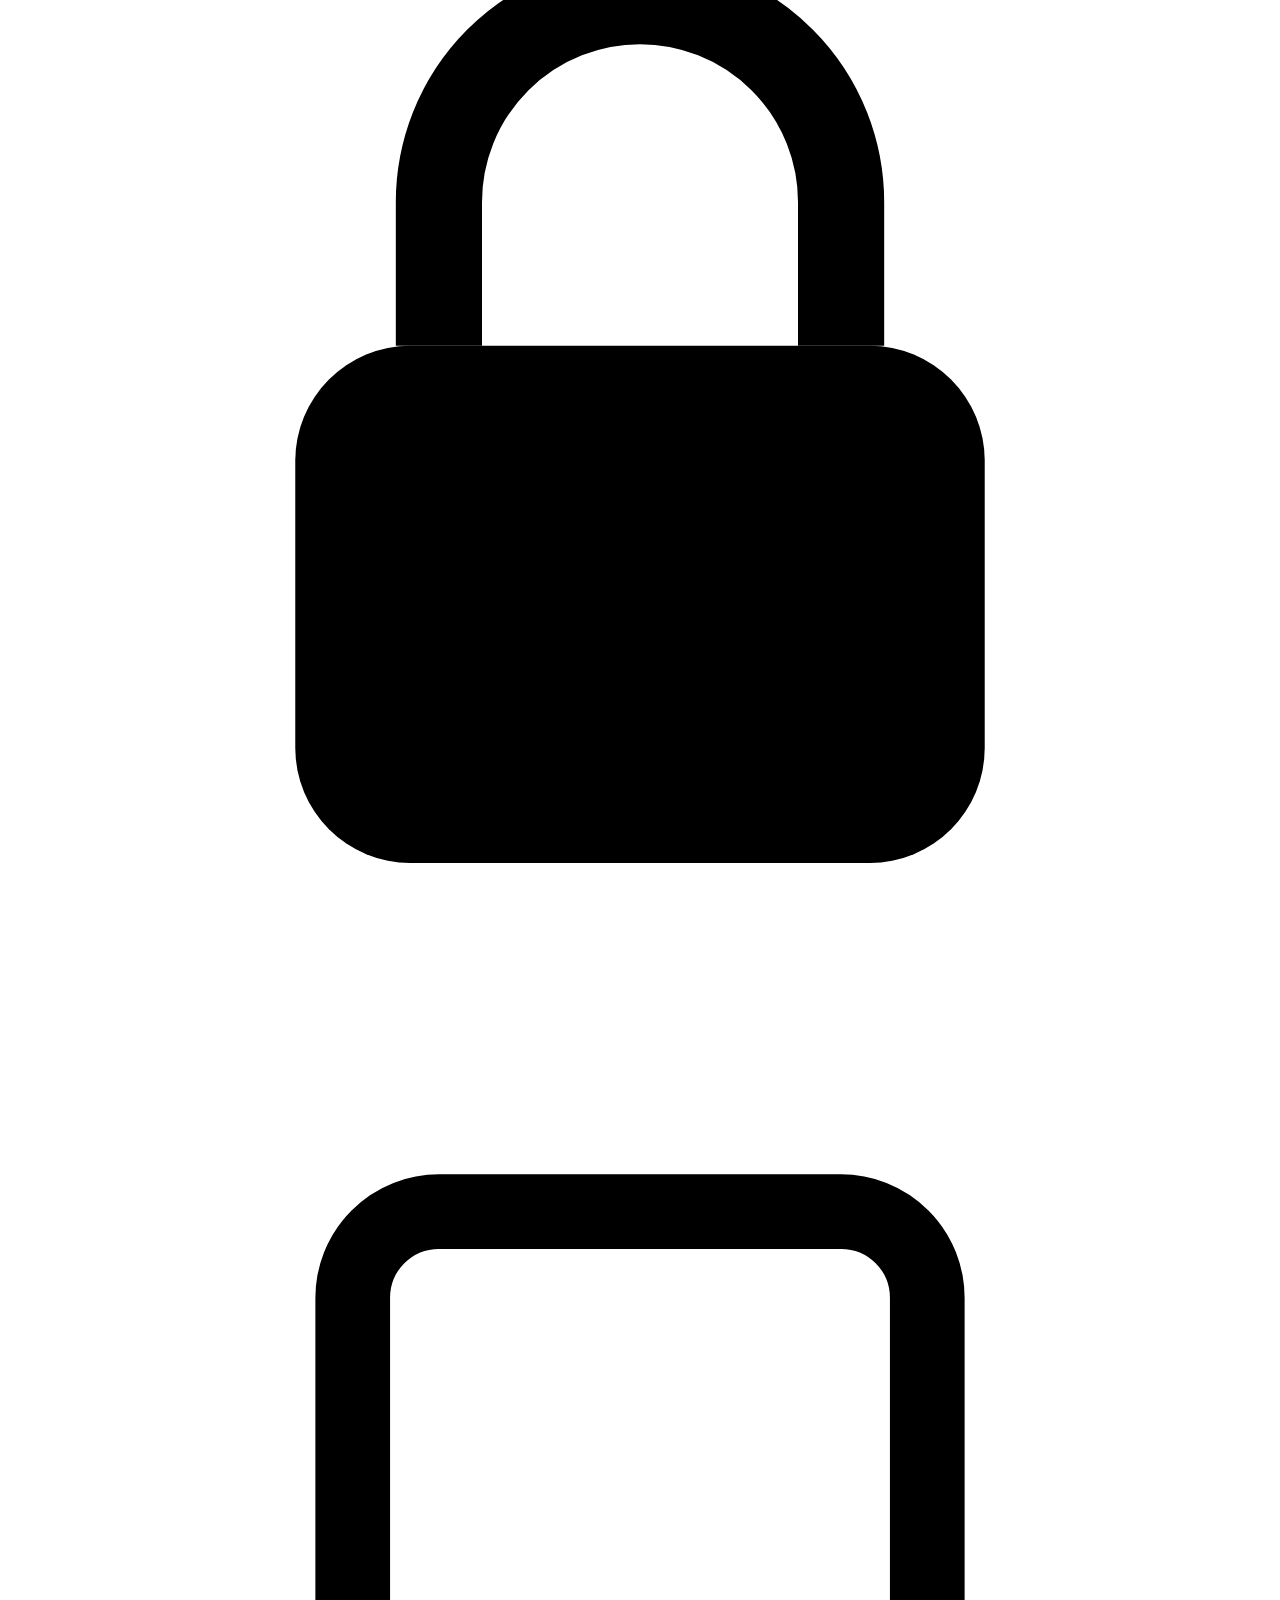
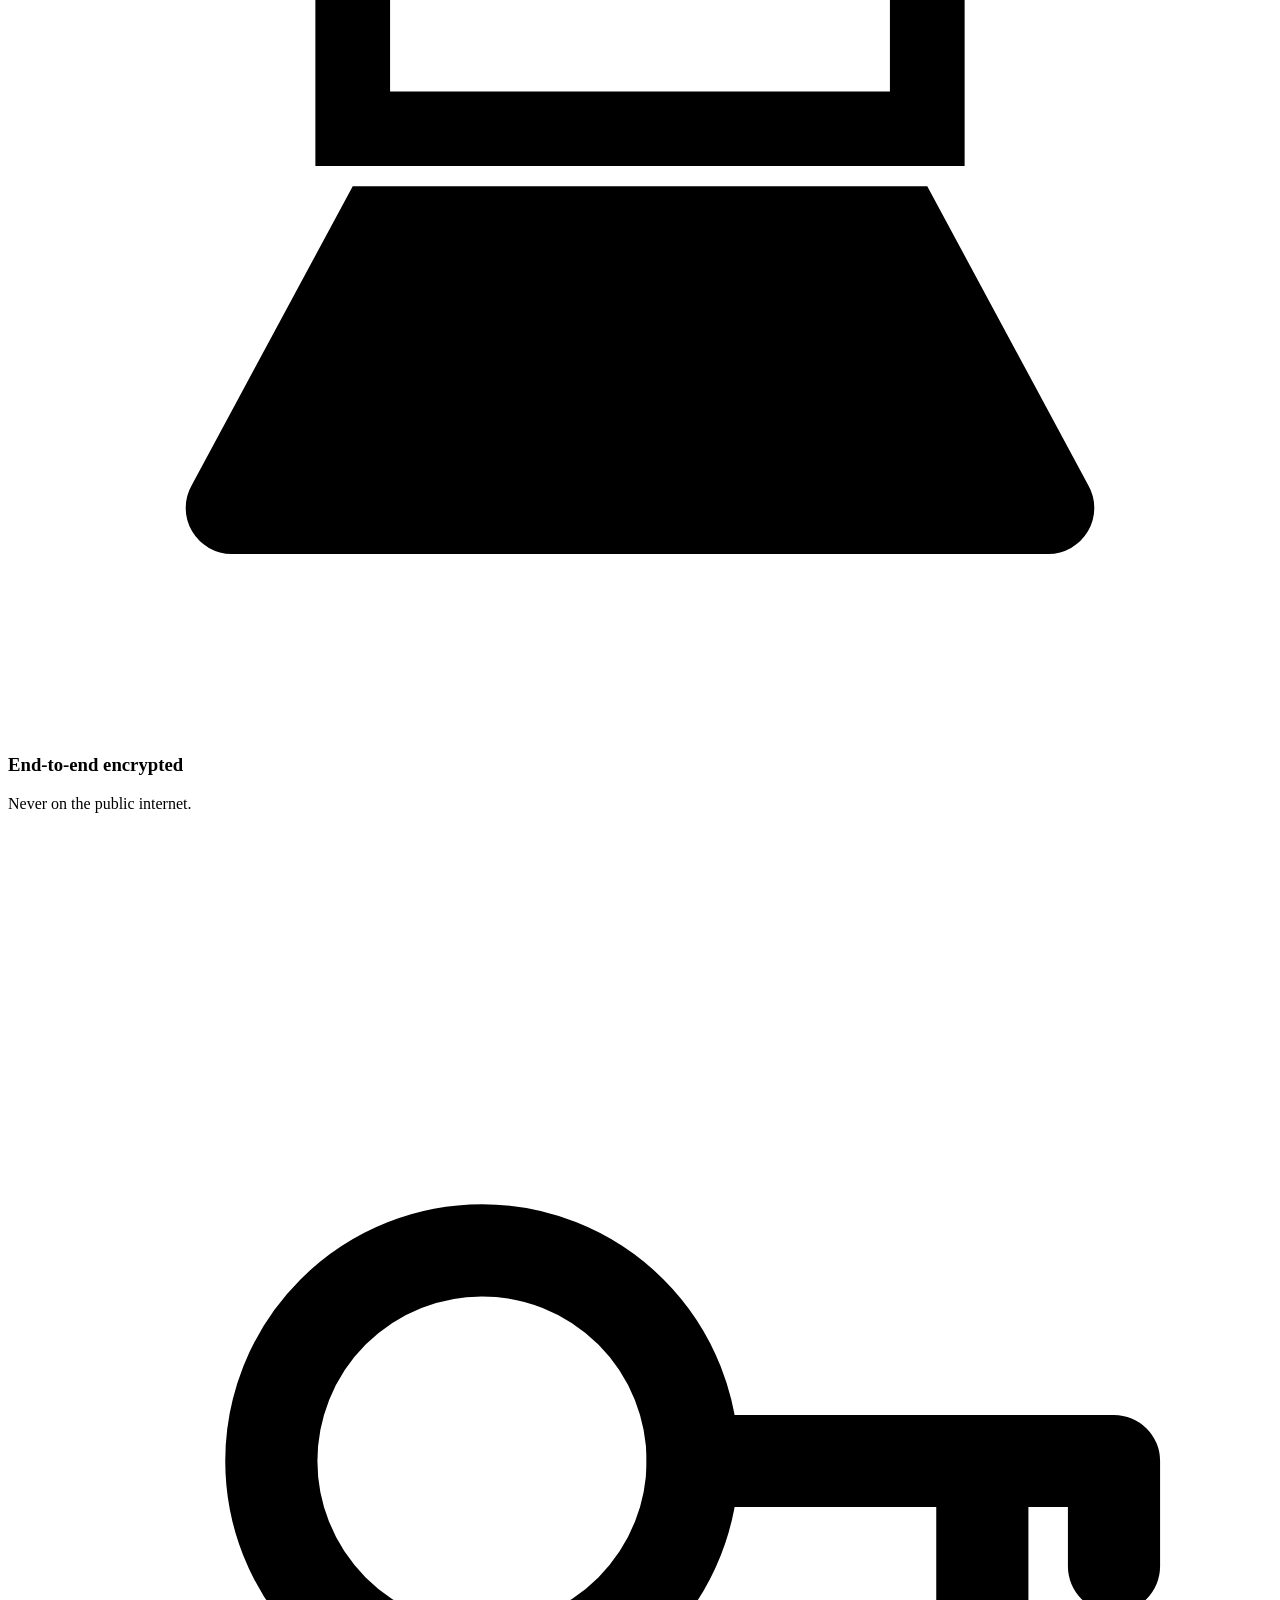
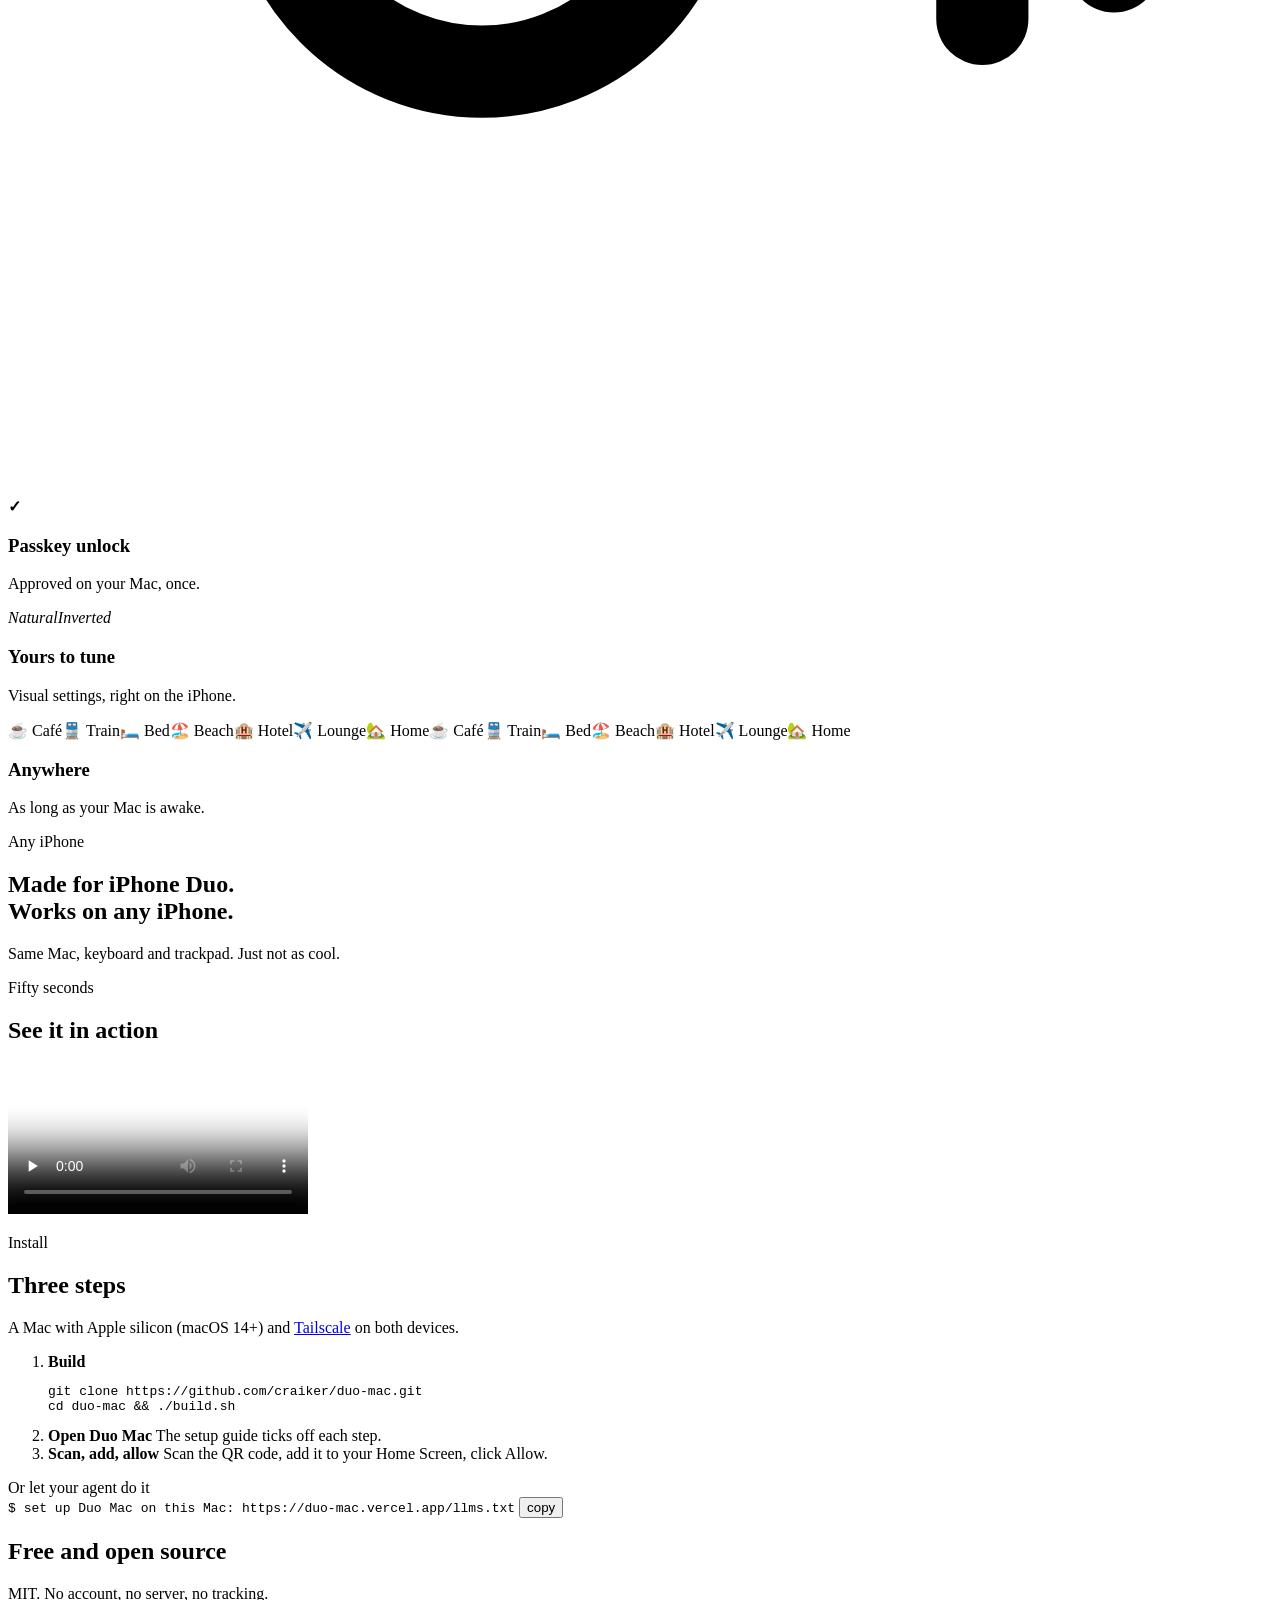
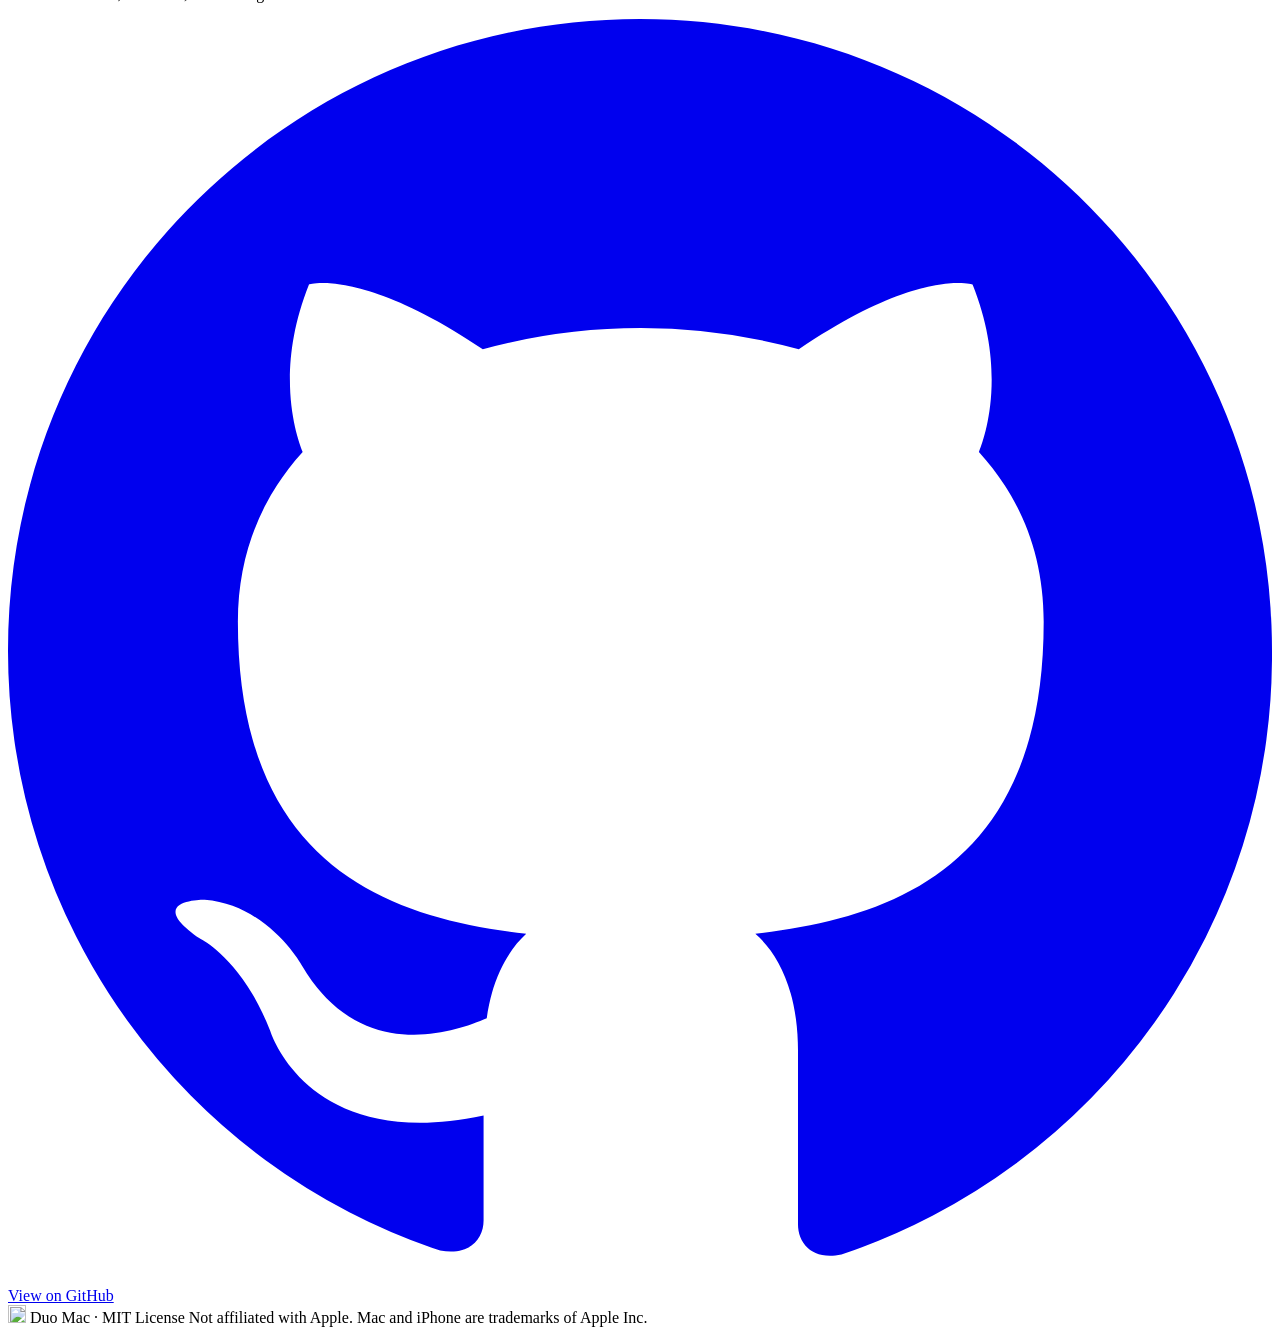
==== commit f1029a1a: "Website: a MacBook and an iPhone Duo with the same screen; visual tiles instead of text cards Co-Aut" ====
--- a/site/index.html
+++ b/site/index.html
@@ -37,24 +37,33 @@
 <section class="hero">
   <a class="badge" href="https://github.com/craiker/duo-mac">free · open source · Mac + iPhone <span aria-hidden="true">↗</span></a>
   <h1>Your Mac, on your Duo.</h1>
-  <p class="lede">Duo Mac turns a foldable iPhone into a tiny MacBook. Your Mac's screen on top, a keyboard and trackpad below. Everything you do happens on your real Mac.</p>
+  <p class="lede">Fold your iPhone like a laptop. Your Mac's screen on top, a keyboard and trackpad below.</p>
 
-  <div class="stage" id="stage" aria-label="An iPhone Duo folded like a laptop, showing a Mac desktop on the top half and a keyboard and trackpad on the bottom half">
-    <div class="duo" id="duo">
-      <div class="shadow"></div>
-      <div class="half base">
-        <div class="face deck" id="deck">
-          <i class="hinge-shade"></i>
-          <div class="keyboard" id="keyboard"></div>
-          <div class="trackpad" id="trackpad"><i class="finger" id="finger"></i></div>
+  <div class="stage" id="stage" aria-label="A MacBook and an iPhone Duo side by side, showing the same screen. Typing on the iPhone shows up on the Mac.">
+    <div class="scene" id="scene">
+      <div class="device mb" id="mb">
+        <div class="half base">
+          <i class="ground"></i>
+          <div class="face deck"><i class="hinge-bar"></i><div class="keyboard" id="kb-mac"></div><div class="trackpad"></div></div>
+        </div>
+        <div class="half lid" id="lid-mac">
+          <div class="face screen"><div class="bars"><div class="mirror"><div class="mac" id="mac-mirror"></div></div></div><i class="notch"><i></i></i></div>
+          <div class="back"></div>
         </div>
       </div>
-      <div class="half lid" id="lid">
-        <div class="face screen"><div class="mac" id="mac"></div></div>
-        <div class="back"></div>
+      <div class="device duo" id="duo">
+        <div class="half base">
+          <i class="ground"></i>
+          <div class="face deck"><i class="hinge-shade"></i><div class="keyboard" id="kb-duo"></div><div class="trackpad" id="trackpad"><i class="finger" id="finger"></i></div></div>
+        </div>
+        <div class="half lid" id="lid-duo">
+          <div class="face screen"><div class="mac" id="mac-duo"></div></div>
+          <div class="back"></div>
+        </div>
       </div>
     </div>
   </div>
+  <div class="legend"><span><i class="dot"></i>Your Mac</span><span class="same">same screen, live</span><span><i class="dot duo"></i>Your iPhone Duo</span></div>
 
   <div class="agent" id="agent">
     <div class="agent-head">Give this to your agent <span>Claude Code · Codex · Cursor</span></div>
@@ -63,63 +72,47 @@
       <button type="button" class="copy" data-copy="set up Duo Mac on this Mac: https://duo-mac.vercel.app/llms.txt">copy</button>
     </div>
   </div>
-  <p class="or">or <a href="#install">install it yourself</a> in a few minutes</p>
+  <p class="or">or <a href="#install">install it yourself</a></p>
 </section>
 
-<section class="section" id="how">
+<section class="section center" id="how">
   <p class="eyebrow">How it works</p>
   <h2>It's your actual Mac. Just smaller.</h2>
-  <p class="sub">Not a copy, not a cloud computer. Duo Mac mirrors your Mac's screen and sends every key, click and swipe straight back to it.</p>
-  <ol class="flow">
-    <li>
-      <div class="art"><svg viewBox="0 0 64 44" aria-hidden="true"><rect x="9" y="3" width="46" height="30" rx="3" fill="none" stroke="currentColor" stroke-width="2.4"/><path d="M3 36h58l-2.5 4.2a2 2 0 0 1-1.7 1H7.2a2 2 0 0 1-1.7-1z" fill="currentColor"/></svg></div>
-      <b>On your Mac</b>
-      <span>A small menu bar app shares your screen and listens for your iPhone. Only the parts that change are sent, so typing costs almost nothing.</span>
-    </li>
-    <li>
-      <div class="art"><svg viewBox="0 0 44 44" aria-hidden="true"><rect x="10" y="19" width="24" height="18" rx="4" fill="currentColor"/><path d="M15 19v-5a7 7 0 0 1 14 0v5" fill="none" stroke="currentColor" stroke-width="3"/></svg></div>
-      <b>A private link</b>
-      <span>Your iPhone connects through your own Tailscale network, end to end encrypted, with a real HTTPS certificate. It never touches the public internet.</span>
-    </li>
-    <li>
-      <div class="art"><svg viewBox="0 0 44 44" aria-hidden="true"><path d="M15 5h14a3 3 0 0 1 3 3v15H12V8a3 3 0 0 1 3-3z" fill="currentColor"/><path d="M12 25h20l5.6 10.4a1.6 1.6 0 0 1-1.4 2.4H7.8a1.6 1.6 0 0 1-1.4-2.4z" fill="currentColor" opacity=".55"/></svg></div>
-      <b>On your iPhone</b>
-      <span>The top half shows your Mac, live. The bottom half is a MacBook keyboard and trackpad: click, right-click, scroll, drag, pinch, Mission Control.</span>
-    </li>
-  </ol>
+  <div class="pipe" aria-label="Your Mac sends its screen to your iPhone; your iPhone sends keys and touches back; both through your encrypted Tailscale network">
+    <div class="node"><div class="glyph"><svg viewBox="0 0 64 44" aria-hidden="true"><rect x="9" y="3" width="46" height="30" rx="3" fill="none" stroke="currentColor" stroke-width="2.6"/><path d="M3 36h58l-2.5 4.2a2 2 0 0 1-1.7 1H7.2a2 2 0 0 1-1.7-1z" fill="currentColor"/></svg></div><b>Your Mac</b></div>
+    <div class="wire"><i class="lane fwd"><b></b><b></b><b></b></i><i class="lane back"><b></b><b></b><b></b></i></div>
+    <div class="node"><div class="glyph lock"><svg viewBox="0 0 44 44" aria-hidden="true"><rect x="10" y="19" width="24" height="18" rx="4" fill="currentColor"/><path d="M15 19v-5a7 7 0 0 1 14 0v5" fill="none" stroke="currentColor" stroke-width="3"/></svg></div><b>Encrypted</b></div>
+    <div class="wire"><i class="lane fwd"><b></b><b></b><b></b></i><i class="lane back"><b></b><b></b><b></b></i></div>
+    <div class="node"><div class="glyph"><svg viewBox="0 0 44 44" aria-hidden="true"><path d="M15 5h14a3 3 0 0 1 3 3v15H12V8a3 3 0 0 1 3-3z" fill="none" stroke="currentColor" stroke-width="2.6"/><path d="M12 25h20l5.6 10.4a1.6 1.6 0 0 1-1.4 2.4H7.8a1.6 1.6 0 0 1-1.4-2.4z" fill="currentColor"/></svg></div><b>Your iPhone</b></div>
+  </div>
+  <div class="key-legend"><span><i class="dot screen"></i>screen</span><span><i class="dot input"></i>keys &amp; touches</span></div>
 </section>
 
 <section class="section">
-  <div class="grid">
-    <article class="card">
-      <div class="ic"><svg viewBox="0 0 24 24" aria-hidden="true"><rect x="3" y="4" width="18" height="12" rx="2"/><path d="M8 20h8M12 16v4"/></svg></div>
-      <h3>Mirrors and controls your Mac</h3>
-      <p>Your apps, your files, your windows. The Mac even gets a display shaped exactly like the Duo's top half, so it fills the screen edge to edge.</p>
+  <div class="bento">
+    <article class="tile wide">
+      <div class="viz dark"><div class="mini-kb" id="mini-kb"></div></div>
+      <h3>A real MacBook keyboard</h3><p>Function row, ⌘ shortcuts, your layout.</p>
     </article>
-    <article class="card">
-      <div class="ic"><svg viewBox="0 0 24 24" aria-hidden="true"><rect x="2.5" y="6" width="19" height="12" rx="2"/><path d="M6 10h1M9 10h1M12 10h1M15 10h1M18 10h1M7 14h10"/></svg></div>
-      <h3>Feels like a MacBook</h3>
-      <p>Full keyboard with the function row and ⌘ shortcuts, labelled with your Mac's own layout. Trackpad gestures, key sounds and haptics.</p>
+    <article class="tile">
+      <div class="viz dark"><div class="pad-viz"><i class="f f1"></i><i class="f f2"></i></div></div>
+      <h3>Trackpad gestures</h3><p>Click, scroll, pinch, Mission Control.</p>
     </article>
-    <article class="card" id="security">
-      <div class="ic"><svg viewBox="0 0 24 24" aria-hidden="true"><path d="M12 3 5 6v5c0 4.4 3 8.3 7 9.5 4-1.2 7-5.1 7-9.5V6z"/><path d="m9 12 2 2 4-4"/></svg></div>
-      <h3>Encrypted, end to end</h3>
-      <p>WireGuard through Tailscale, plus a real HTTPS certificate for your Mac's private address. Only devices on your own network can even reach it.</p>
+    <article class="tile" id="security">
+      <div class="viz"><div class="lock-viz"><span class="g"><svg viewBox="0 0 64 44" aria-hidden="true"><rect x="9" y="3" width="46" height="30" rx="3" fill="none" stroke="currentColor" stroke-width="2.6"/><path d="M3 36h58l-2.5 4.2a2 2 0 0 1-1.7 1H7.2a2 2 0 0 1-1.7-1z" fill="currentColor"/></svg></span><i class="path"><b></b><b></b></i><span class="g l"><svg viewBox="0 0 44 44" aria-hidden="true"><rect x="10" y="19" width="24" height="18" rx="4" fill="currentColor"/><path d="M15 19v-5a7 7 0 0 1 14 0v5" fill="none" stroke="currentColor" stroke-width="3"/></svg></span><i class="path"><b></b><b></b></i><span class="g"><svg viewBox="0 0 44 44" aria-hidden="true"><path d="M15 5h14a3 3 0 0 1 3 3v15H12V8a3 3 0 0 1 3-3z" fill="none" stroke="currentColor" stroke-width="2.6"/><path d="M12 25h20l5.6 10.4a1.6 1.6 0 0 1-1.4 2.4H7.8a1.6 1.6 0 0 1-1.4-2.4z" fill="currentColor"/></svg></span></div></div>
+      <h3>End-to-end encrypted</h3><p>Never on the public internet.</p>
     </article>
-    <article class="card">
-      <div class="ic"><svg viewBox="0 0 24 24" aria-hidden="true"><circle cx="8.5" cy="12" r="3.5"/><path d="M12 12h9M18 12v3M21 12v2"/></svg></div>
-      <h3>Unlocked with a passkey</h3>
-      <p>Each iPhone is paired once and approved on the Mac with a matching code. After that it opens with your passkey. No passwords, nothing to steal.</p>
+    <article class="tile">
+      <div class="viz"><div class="pass-viz"><i class="scan"></i><svg viewBox="0 0 48 48" aria-hidden="true"><circle cx="18" cy="24" r="8" fill="none" stroke="currentColor" stroke-width="3.5"/><path d="M26 24h16M37 24v6M42 24v4" stroke="currentColor" stroke-width="3.5" stroke-linecap="round"/></svg><b class="ok">✓</b></div></div>
+      <h3>Passkey unlock</h3><p>Approved on your Mac, once.</p>
     </article>
-    <article class="card">
-      <div class="ic"><svg viewBox="0 0 24 24" aria-hidden="true"><path d="M4 7h10M18 7h2M4 17h2M10 17h10"/><circle cx="16" cy="7" r="2"/><circle cx="8" cy="17" r="2"/></svg></div>
-      <h3>Yours to tune</h3>
-      <p>Text size, quality, scroll direction, where the screen ends and the keyboard begins, sounds, haptics. All with visual settings, right on the iPhone.</p>
+    <article class="tile">
+      <div class="viz"><div class="set-viz"><div class="opts"><i class="o1"><em></em>Natural</i><i class="o2"><em></em>Inverted</i></div><div class="slider"><b></b></div></div></div>
+      <h3>Yours to tune</h3><p>Visual settings, right on the iPhone.</p>
     </article>
-    <article class="card">
-      <div class="ic"><svg viewBox="0 0 24 24" aria-hidden="true"><circle cx="12" cy="12" r="9"/><path d="M3 12h18M12 3c-2.8 3-2.8 15 0 18M12 3c2.8 3 2.8 15 0 18"/></svg></div>
-      <h3>Anywhere you are</h3>
-      <p>Café, train, bed, another country. As long as your Mac is awake and online, your Duo reaches it.</p>
+    <article class="tile full">
+      <div class="viz go"><div class="marquee"><span>☕ Café</span><span>🚆 Train</span><span>🛏️ Bed</span><span>🏖️ Beach</span><span>🏨 Hotel</span><span>✈️ Lounge</span><span>🏡 Home</span><span>☕ Café</span><span>🚆 Train</span><span>🛏️ Bed</span><span>🏖️ Beach</span><span>🏨 Hotel</span><span>✈️ Lounge</span><span>🏡 Home</span></div></div>
+      <h3>Anywhere</h3><p>As long as your Mac is awake.</p>
     </article>
   </div>
 </section>
@@ -127,8 +120,8 @@
 <section class="section any">
   <div class="any-copy">
     <p class="eyebrow">Any iPhone</p>
-    <h2>Made for iPhone Duo. Works on any iPhone.</h2>
-    <p class="sub">On a regular iPhone you get the same Mac, keyboard and trackpad, stacked on one screen. It works just as well. It's just not as cool.</p>
+    <h2>Made for iPhone Duo.<br>Works on any iPhone.</h2>
+    <p class="sub">Same Mac, keyboard and trackpad. Just not as cool.</p>
   </div>
   <div class="phones">
     <div class="flat-phone" aria-hidden="true">
@@ -145,22 +138,21 @@
 
 <section class="section" id="install">
   <p class="eyebrow">Install</p>
-  <h2>Up and running in a few minutes</h2>
-  <p class="sub">You need a Mac with Apple silicon on macOS 14 or later, and <a href="https://tailscale.com/download">Tailscale</a> (free) on the Mac and the iPhone, signed in to the same account.</p>
+  <h2>Three steps</h2>
+  <p class="sub">A Mac with Apple silicon (macOS 14+) and <a href="https://tailscale.com/download">Tailscale</a> on both devices.</p>
   <ol class="steps">
     <li>
-      <b>Build it</b>
-      <span>Needs the Xcode Command Line Tools (<code>xcode-select --install</code>).</span>
+      <b>Build</b>
       <pre><code>git clone https://github.com/craiker/duo-mac.git
 cd duo-mac && ./build.sh</code></pre>
     </li>
     <li>
       <b>Open Duo Mac</b>
-      <span>From Applications or Spotlight. A visual setup guide walks you through Tailscale, HTTPS, Screen Recording and Accessibility, and ticks each step off.</span>
+      <span>The setup guide ticks off each step.</span>
     </li>
     <li>
-      <b>Pair your iPhone</b>
-      <span>Scan the QR code with the Camera, add the page to your Home Screen (it shows the exact taps for Safari or Chrome), open it, and click Allow on the Mac.</span>
+      <b>Scan, add, allow</b>
+      <span>Scan the QR code, add it to your Home Screen, click Allow.</span>
     </li>
   </ol>
   <div class="agent compact">
@@ -174,7 +166,7 @@
 
 <section class="section oss">
   <h2>Free and open source</h2>
-  <p class="sub">MIT licensed. No account, no server, no tracking. Just your Mac and your iPhone, talking to each other.</p>
+  <p class="sub">MIT. No account, no server, no tracking.</p>
   <a class="btn dark big" href="https://github.com/craiker/duo-mac"><svg viewBox="0 0 16 16" aria-hidden="true"><path fill="currentColor" d="M8 0C3.58 0 0 3.58 0 8a8 8 0 0 0 5.47 7.59c.4.07.55-.17.55-.38v-1.33c-2.23.48-2.7-1.07-2.7-1.07-.36-.92-.89-1.17-.89-1.17-.73-.5.06-.49.06-.49.8.06 1.23.83 1.23.83.72 1.23 1.88.87 2.34.67.07-.52.28-.87.5-1.07-1.78-.2-3.65-.89-3.65-3.95 0-.87.31-1.59.82-2.15-.08-.2-.36-1.02.08-2.12 0 0 .67-.21 2.2.82a7.6 7.6 0 0 1 4 0c1.53-1.04 2.2-.82 2.2-.82.44 1.1.16 1.92.08 2.12.51.56.82 1.27.82 2.15 0 3.07-1.87 3.75-3.65 3.95.29.25.54.73.54 1.48v2.2c0 .21.15.46.55.38A8 8 0 0 0 16 8c0-4.42-3.58-8-8-8z"/></svg>View on GitHub</a>
 </section>
 
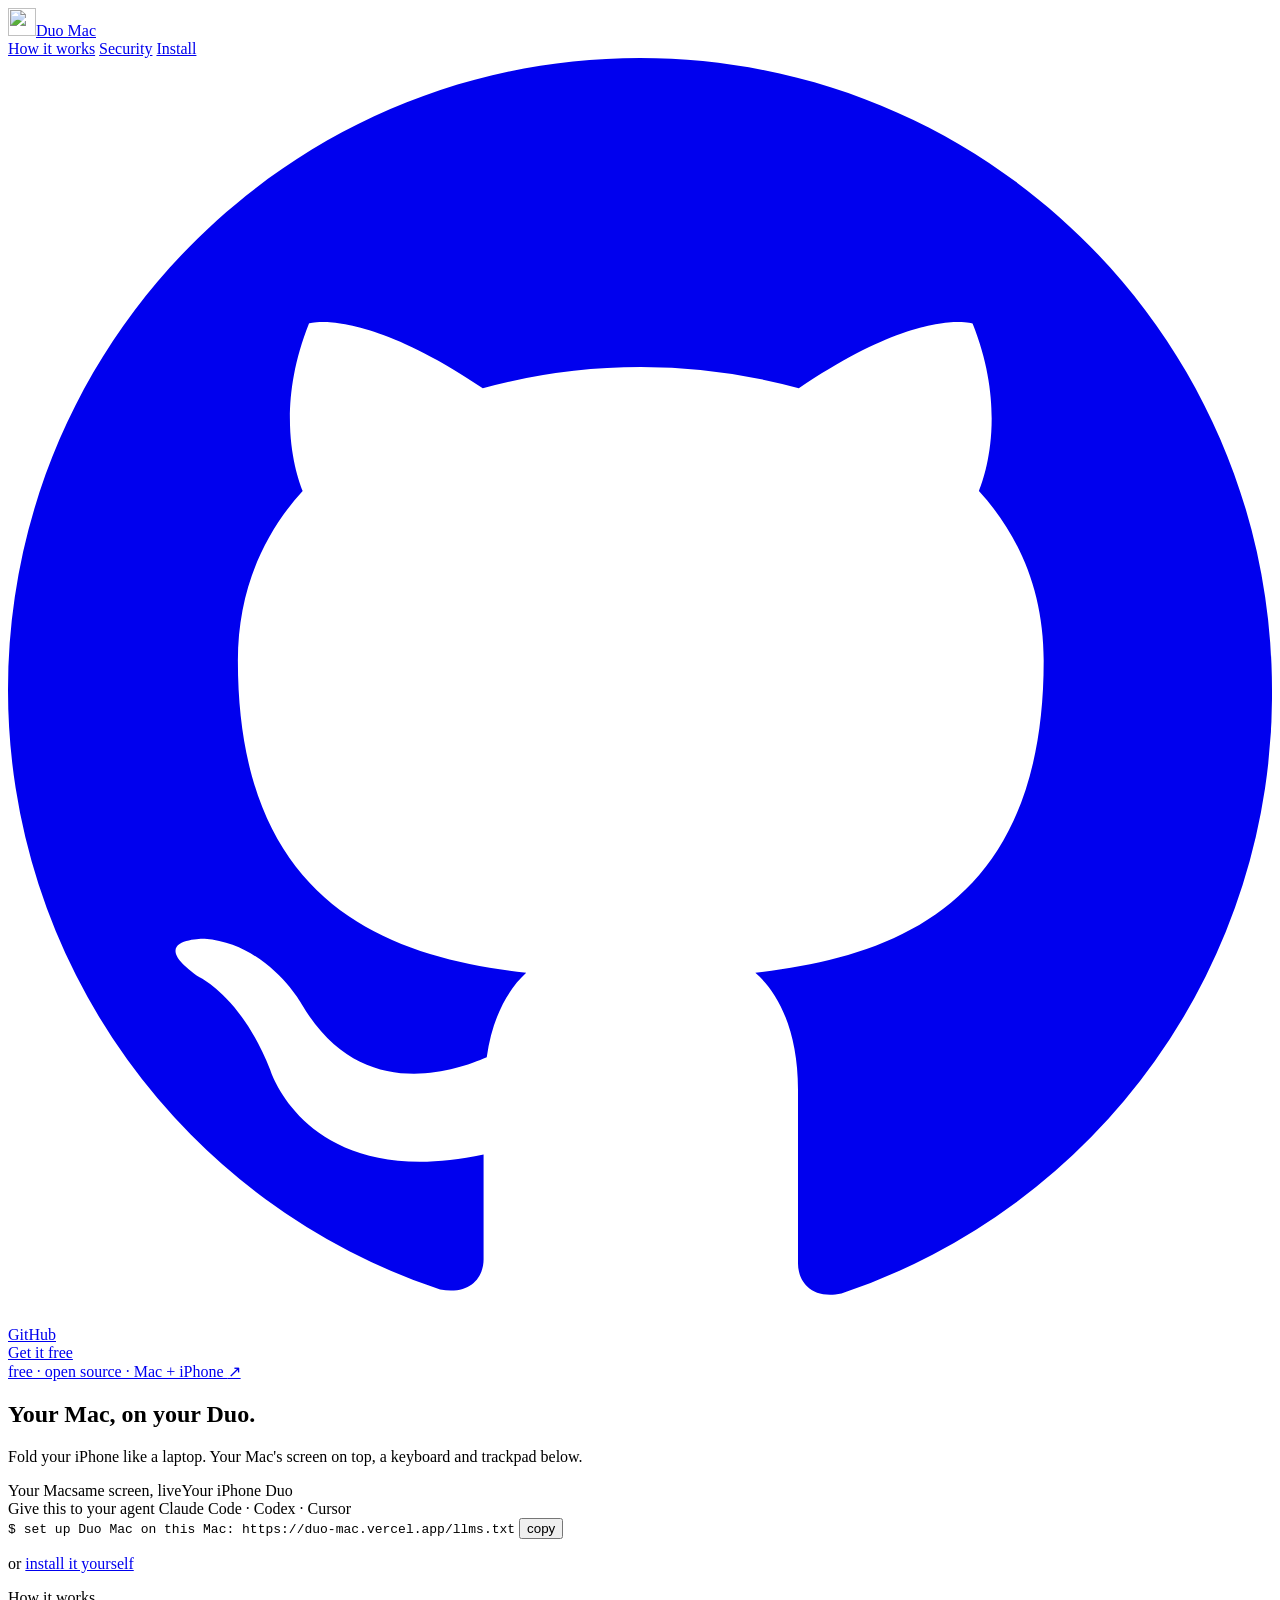
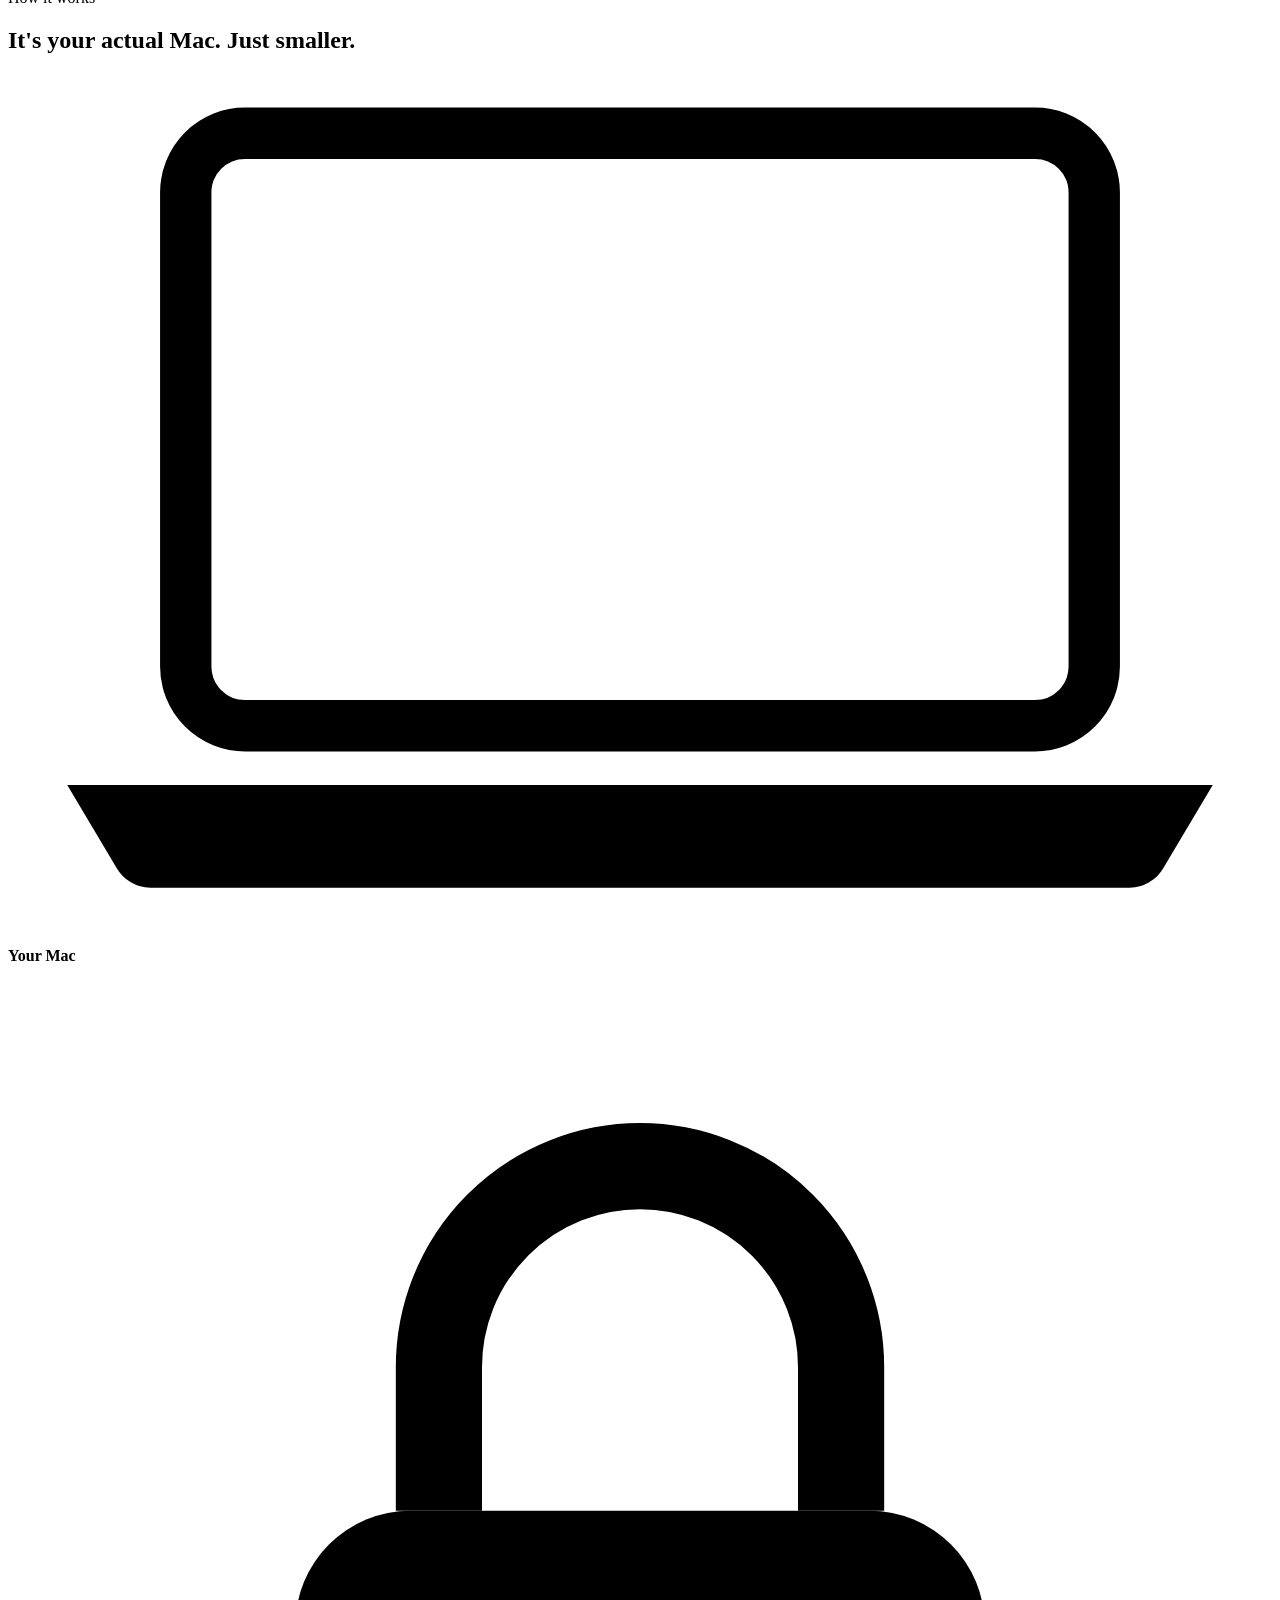
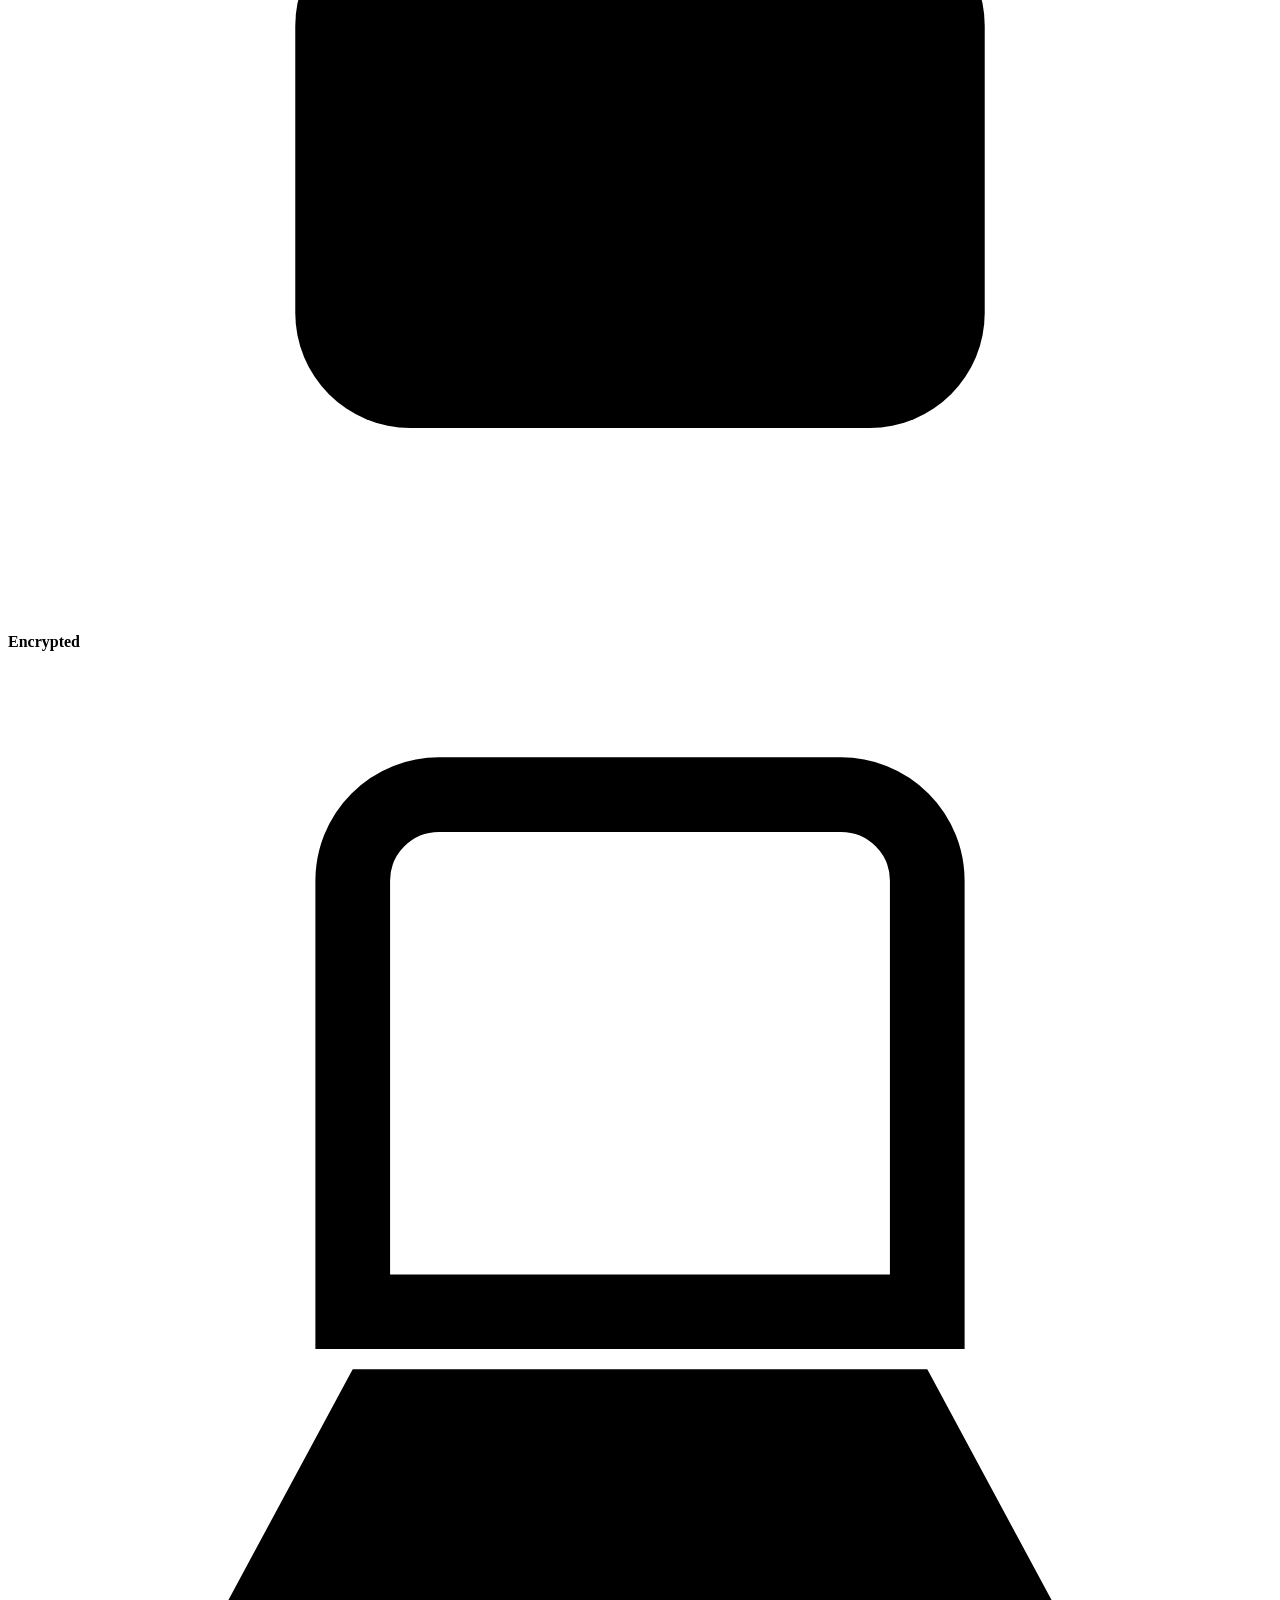
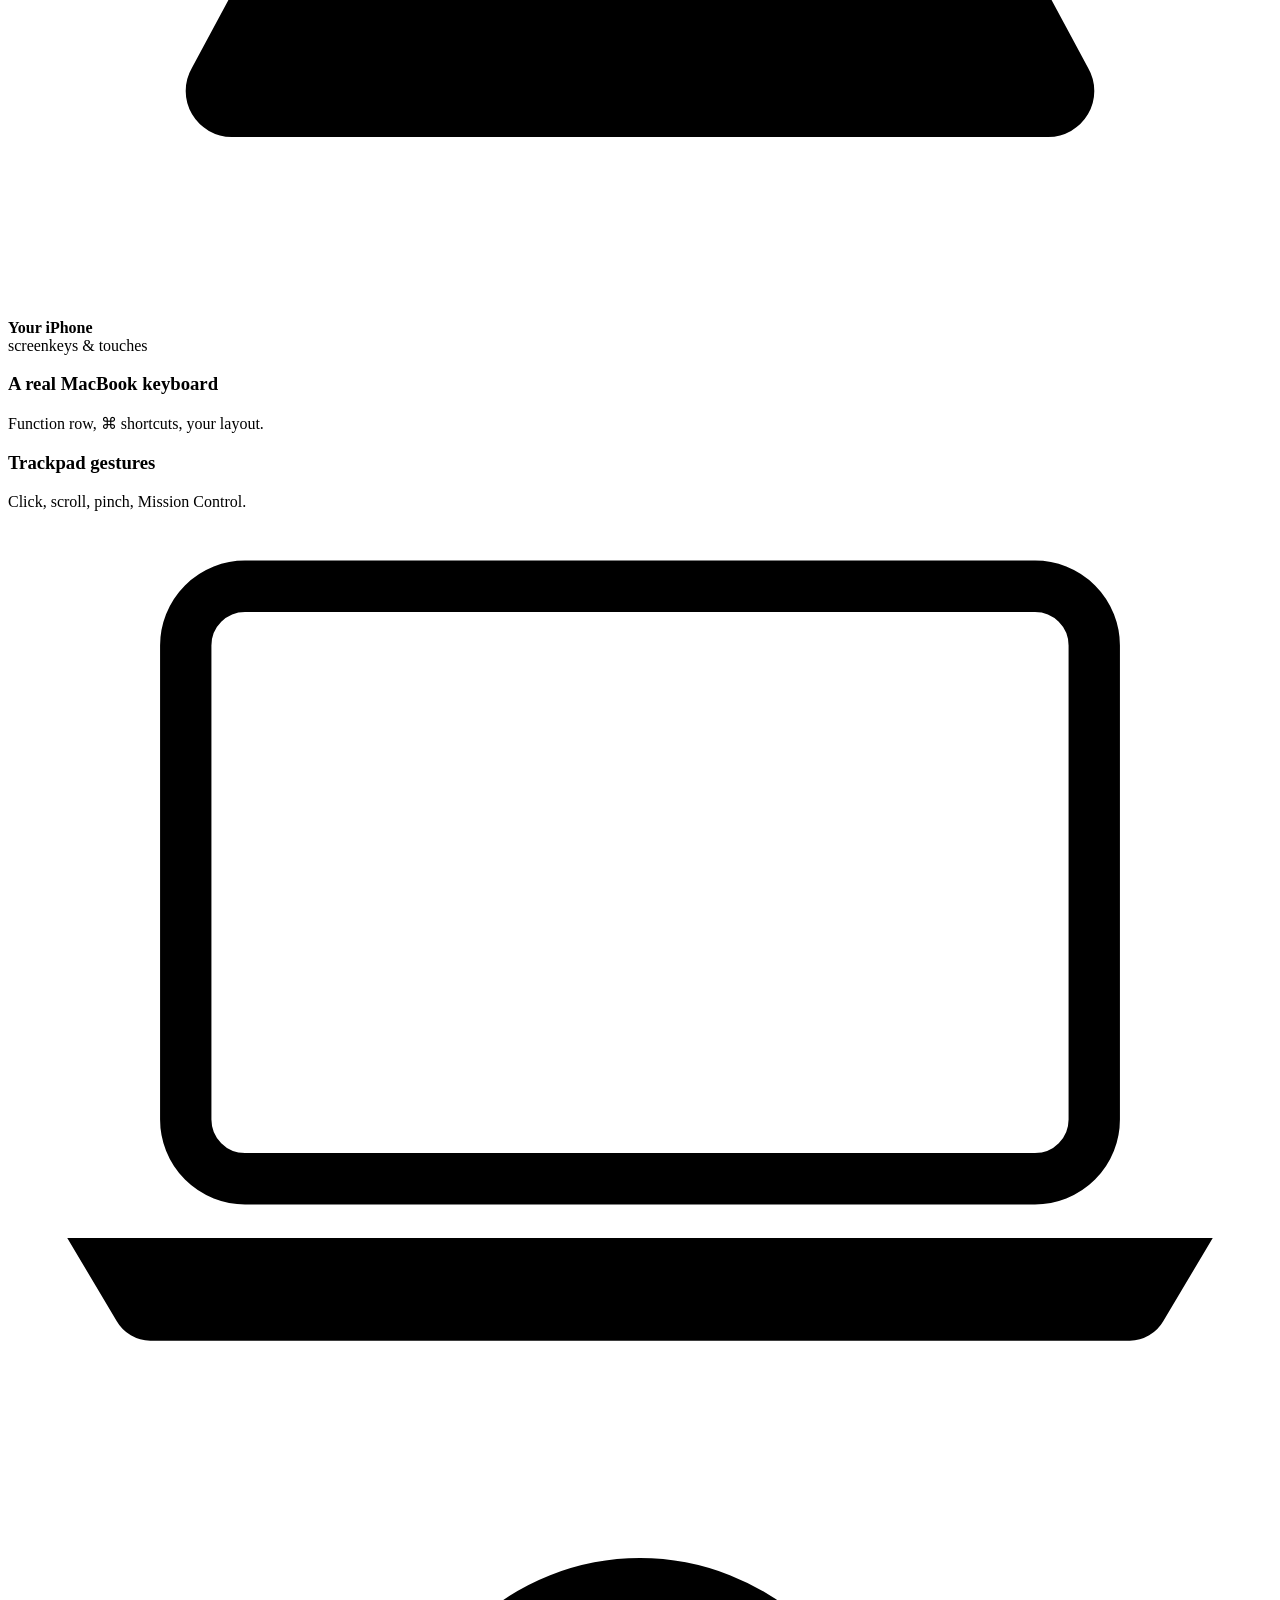
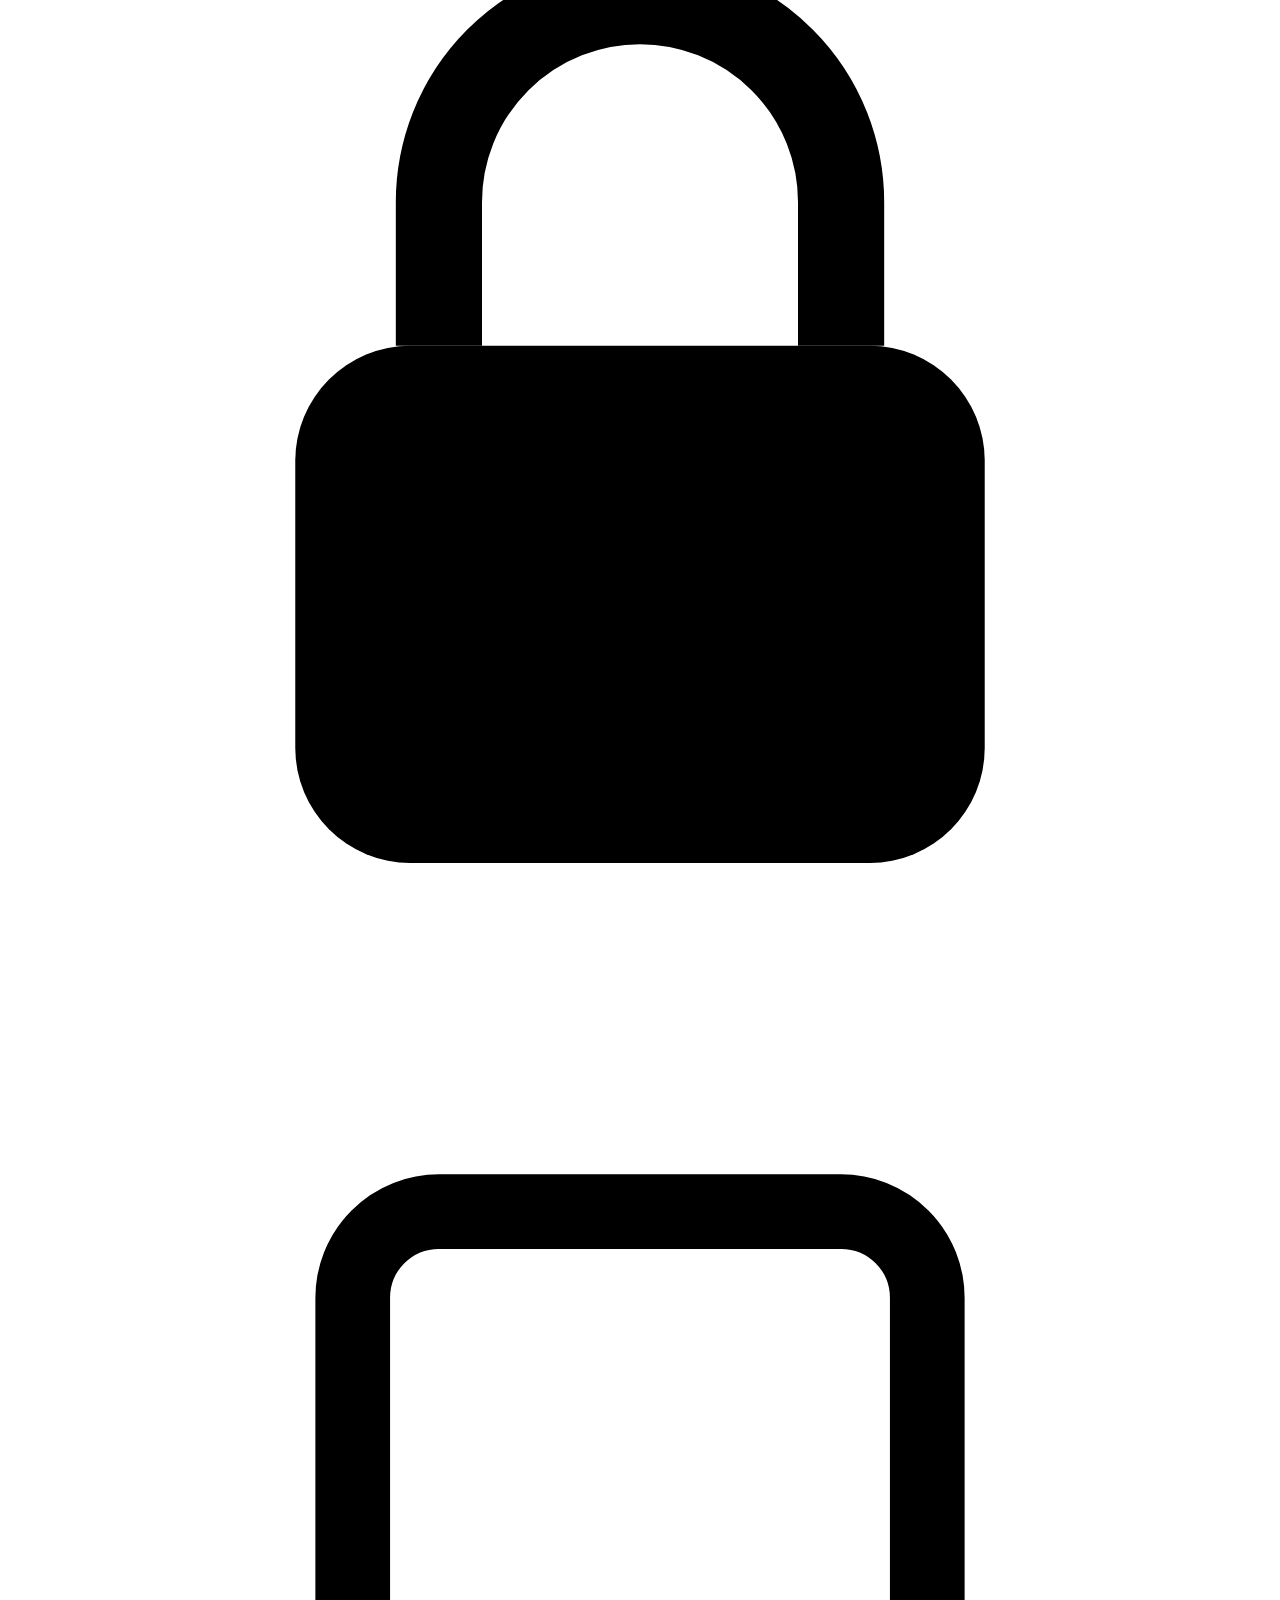
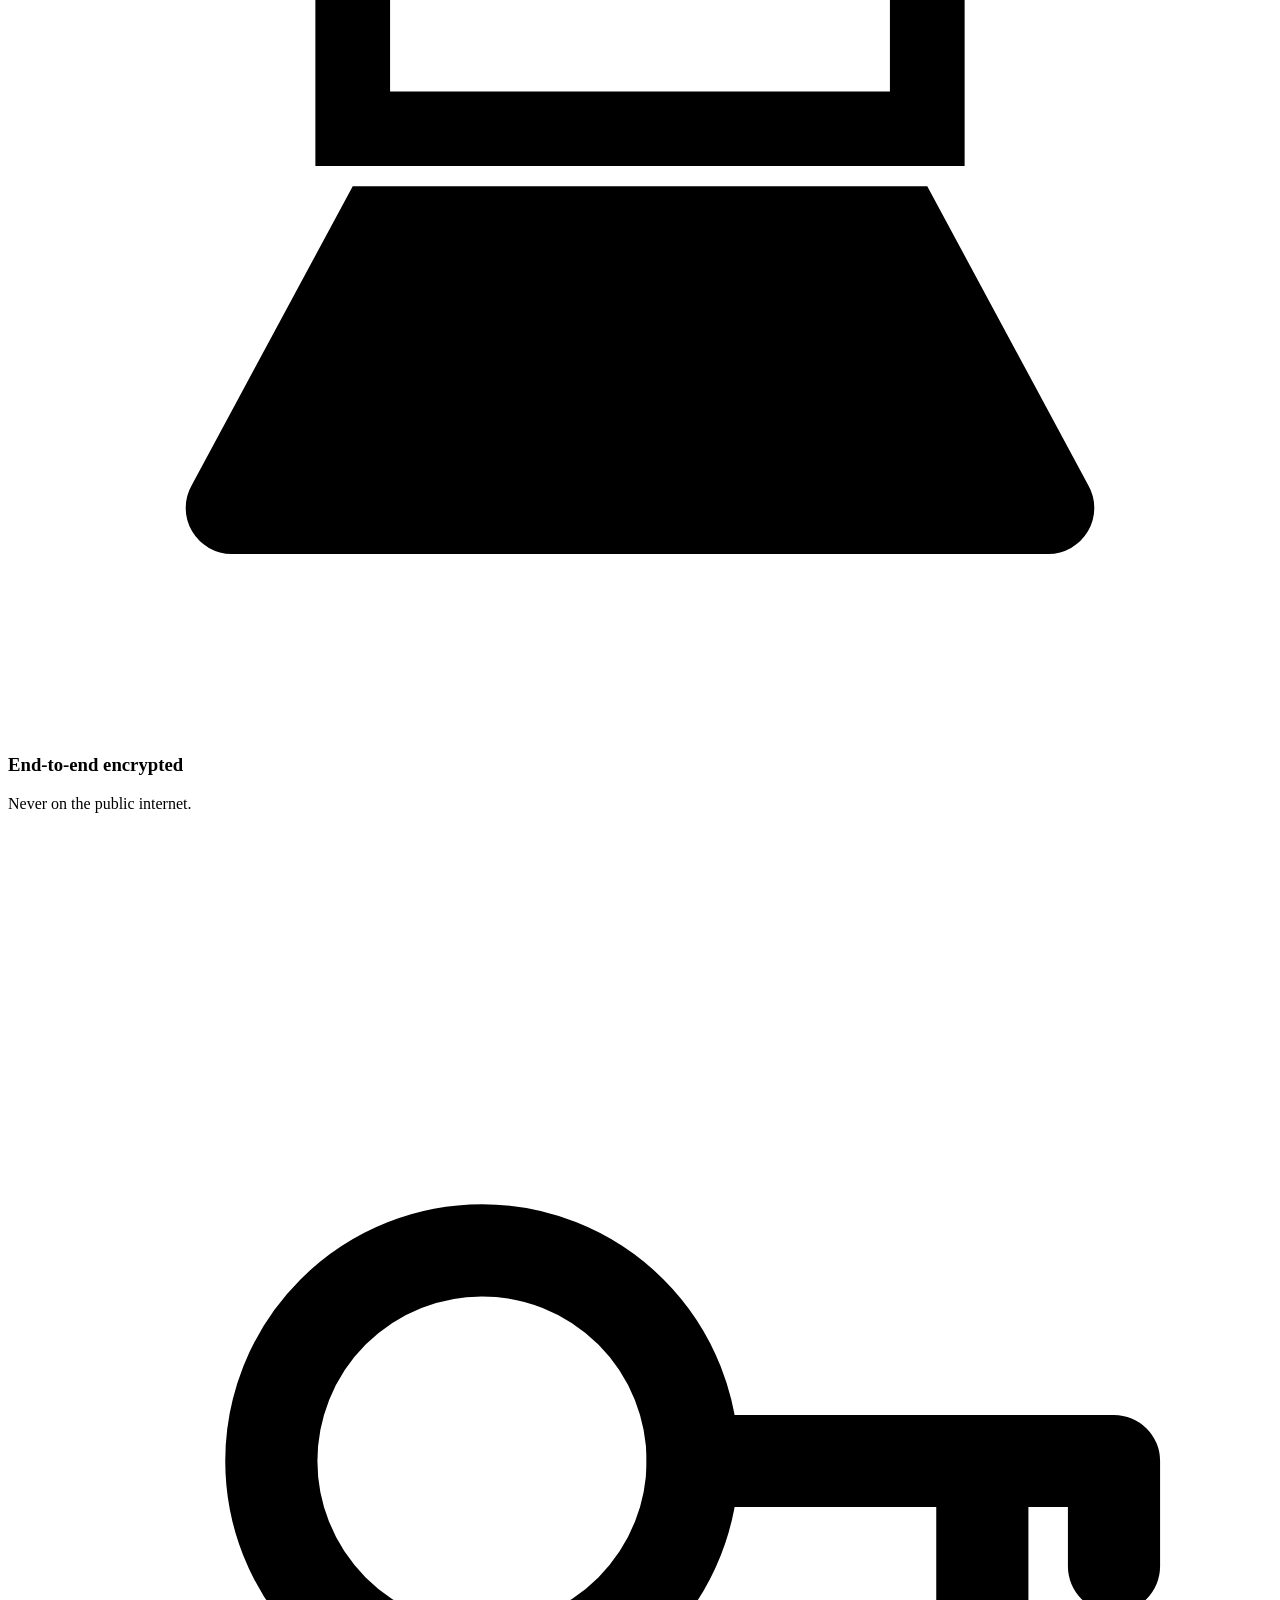
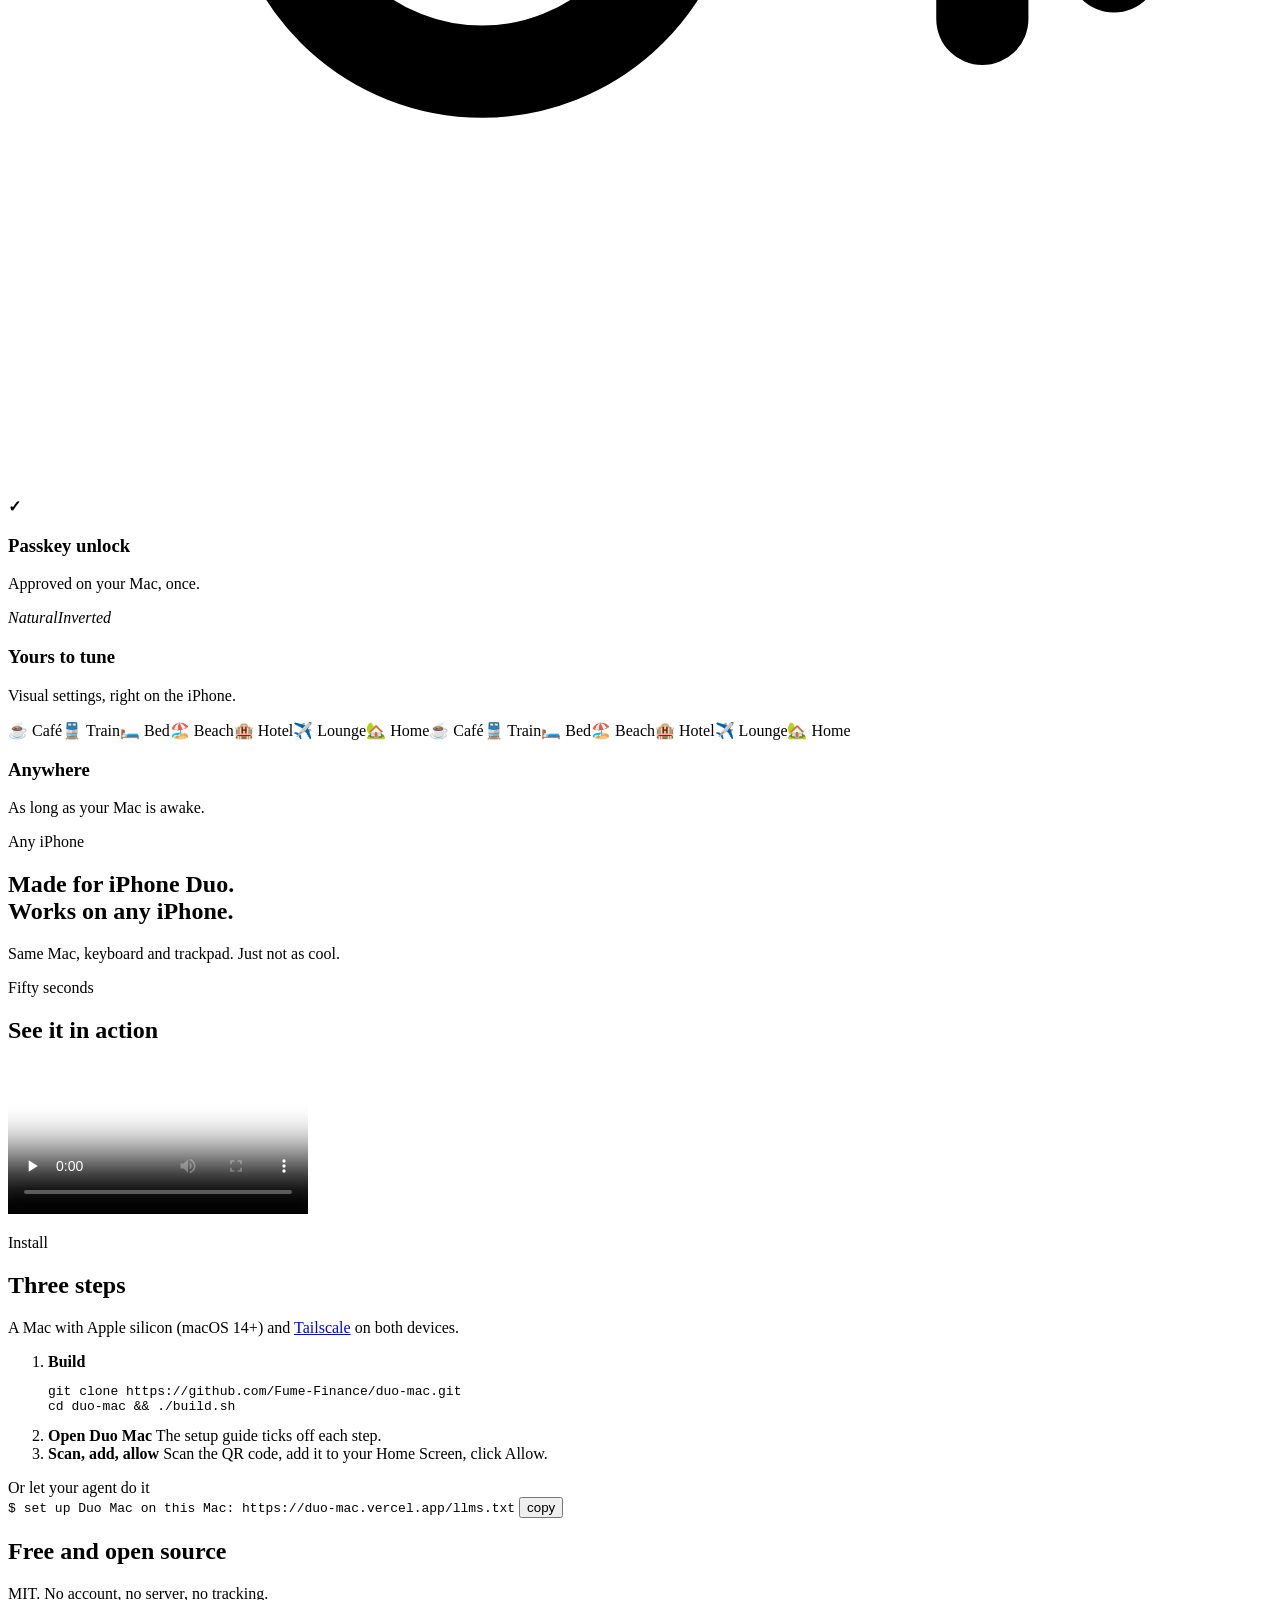
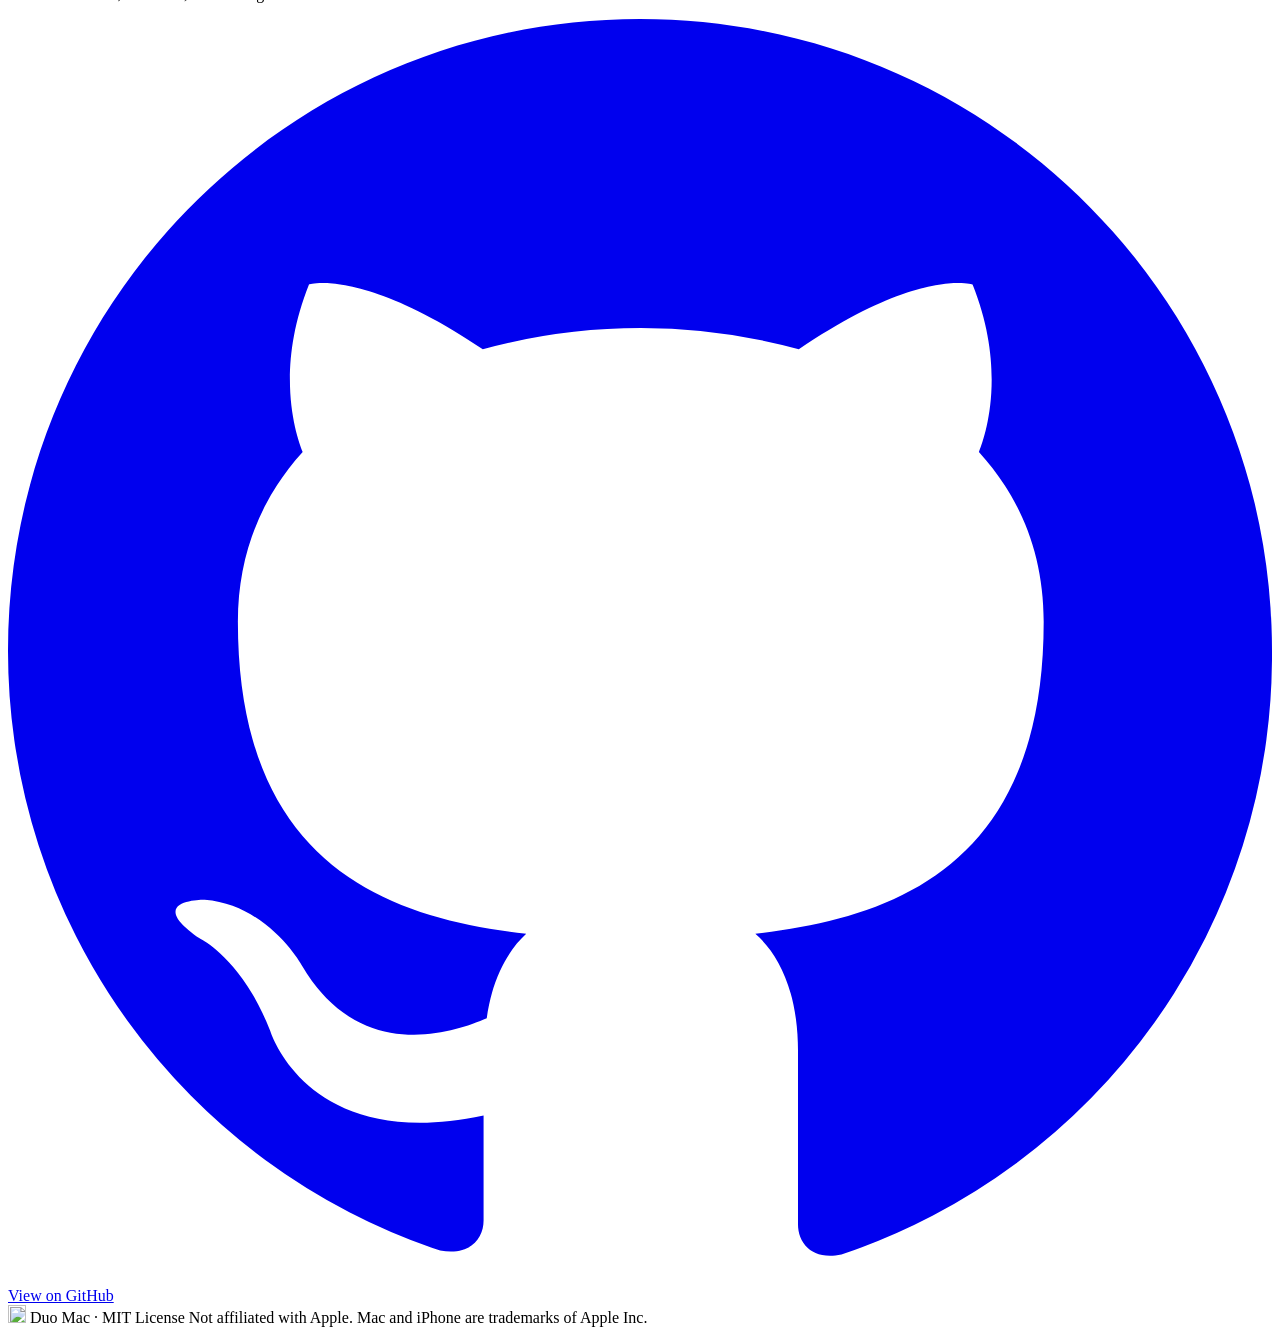
==== commit 6c6318c1: "Links: the repo moved to Fume-Finance Co-Authored-By: Claude Opus 5.5 <noreply@anthropic.com>" ====
--- a/site/index.html
+++ b/site/index.html
@@ -27,7 +27,7 @@
     <a href="#how">How it works</a>
     <a href="#security">Security</a>
     <a href="#install">Install</a>
-    <a href="https://github.com/craiker/duo-mac" class="gh"><svg viewBox="0 0 16 16" aria-hidden="true"><path fill="currentColor" d="M8 0C3.58 0 0 3.58 0 8a8 8 0 0 0 5.47 7.59c.4.07.55-.17.55-.38v-1.33c-2.23.48-2.7-1.07-2.7-1.07-.36-.92-.89-1.17-.89-1.17-.73-.5.06-.49.06-.49.8.06 1.23.83 1.23.83.72 1.23 1.88.87 2.34.67.07-.52.28-.87.5-1.07-1.78-.2-3.65-.89-3.65-3.95 0-.87.31-1.59.82-2.15-.08-.2-.36-1.02.08-2.12 0 0 .67-.21 2.2.82a7.6 7.6 0 0 1 4 0c1.53-1.04 2.2-.82 2.2-.82.44 1.1.16 1.92.08 2.12.51.56.82 1.27.82 2.15 0 3.07-1.87 3.75-3.65 3.95.29.25.54.73.54 1.48v2.2c0 .21.15.46.55.38A8 8 0 0 0 16 8c0-4.42-3.58-8-8-8z"/></svg>GitHub</a>
+    <a href="https://github.com/Fume-Finance/duo-mac" class="gh"><svg viewBox="0 0 16 16" aria-hidden="true"><path fill="currentColor" d="M8 0C3.58 0 0 3.58 0 8a8 8 0 0 0 5.47 7.59c.4.07.55-.17.55-.38v-1.33c-2.23.48-2.7-1.07-2.7-1.07-.36-.92-.89-1.17-.89-1.17-.73-.5.06-.49.06-.49.8.06 1.23.83 1.23.83.72 1.23 1.88.87 2.34.67.07-.52.28-.87.5-1.07-1.78-.2-3.65-.89-3.65-3.95 0-.87.31-1.59.82-2.15-.08-.2-.36-1.02.08-2.12 0 0 .67-.21 2.2.82a7.6 7.6 0 0 1 4 0c1.53-1.04 2.2-.82 2.2-.82.44 1.1.16 1.92.08 2.12.51.56.82 1.27.82 2.15 0 3.07-1.87 3.75-3.65 3.95.29.25.54.73.54 1.48v2.2c0 .21.15.46.55.38A8 8 0 0 0 16 8c0-4.42-3.58-8-8-8z"/></svg>GitHub</a>
   </nav>
   <a class="btn dark" href="#install">Get it free</a>
 </header>
@@ -35,7 +35,7 @@
 <main id="top">
 
 <section class="hero">
-  <a class="badge" href="https://github.com/craiker/duo-mac">free · open source · Mac + iPhone <span aria-hidden="true">↗</span></a>
+  <a class="badge" href="https://github.com/Fume-Finance/duo-mac">free · open source · Mac + iPhone <span aria-hidden="true">↗</span></a>
   <h1>Your Mac, on your Duo.</h1>
   <p class="lede">Fold your iPhone like a laptop. Your Mac's screen on top, a keyboard and trackpad below.</p>
 
@@ -143,7 +143,7 @@
   <ol class="steps">
     <li>
       <b>Build</b>
-      <pre><code>git clone https://github.com/craiker/duo-mac.git
+      <pre><code>git clone https://github.com/Fume-Finance/duo-mac.git
 cd duo-mac && ./build.sh</code></pre>
     </li>
     <li>
@@ -167,7 +167,7 @@
 <section class="section oss">
   <h2>Free and open source</h2>
   <p class="sub">MIT. No account, no server, no tracking.</p>
-  <a class="btn dark big" href="https://github.com/craiker/duo-mac"><svg viewBox="0 0 16 16" aria-hidden="true"><path fill="currentColor" d="M8 0C3.58 0 0 3.58 0 8a8 8 0 0 0 5.47 7.59c.4.07.55-.17.55-.38v-1.33c-2.23.48-2.7-1.07-2.7-1.07-.36-.92-.89-1.17-.89-1.17-.73-.5.06-.49.06-.49.8.06 1.23.83 1.23.83.72 1.23 1.88.87 2.34.67.07-.52.28-.87.5-1.07-1.78-.2-3.65-.89-3.65-3.95 0-.87.31-1.59.82-2.15-.08-.2-.36-1.02.08-2.12 0 0 .67-.21 2.2.82a7.6 7.6 0 0 1 4 0c1.53-1.04 2.2-.82 2.2-.82.44 1.1.16 1.92.08 2.12.51.56.82 1.27.82 2.15 0 3.07-1.87 3.75-3.65 3.95.29.25.54.73.54 1.48v2.2c0 .21.15.46.55.38A8 8 0 0 0 16 8c0-4.42-3.58-8-8-8z"/></svg>View on GitHub</a>
+  <a class="btn dark big" href="https://github.com/Fume-Finance/duo-mac"><svg viewBox="0 0 16 16" aria-hidden="true"><path fill="currentColor" d="M8 0C3.58 0 0 3.58 0 8a8 8 0 0 0 5.47 7.59c.4.07.55-.17.55-.38v-1.33c-2.23.48-2.7-1.07-2.7-1.07-.36-.92-.89-1.17-.89-1.17-.73-.5.06-.49.06-.49.8.06 1.23.83 1.23.83.72 1.23 1.88.87 2.34.67.07-.52.28-.87.5-1.07-1.78-.2-3.65-.89-3.65-3.95 0-.87.31-1.59.82-2.15-.08-.2-.36-1.02.08-2.12 0 0 .67-.21 2.2.82a7.6 7.6 0 0 1 4 0c1.53-1.04 2.2-.82 2.2-.82.44 1.1.16 1.92.08 2.12.51.56.82 1.27.82 2.15 0 3.07-1.87 3.75-3.65 3.95.29.25.54.73.54 1.48v2.2c0 .21.15.46.55.38A8 8 0 0 0 16 8c0-4.42-3.58-8-8-8z"/></svg>View on GitHub</a>
 </section>
 
 </main>
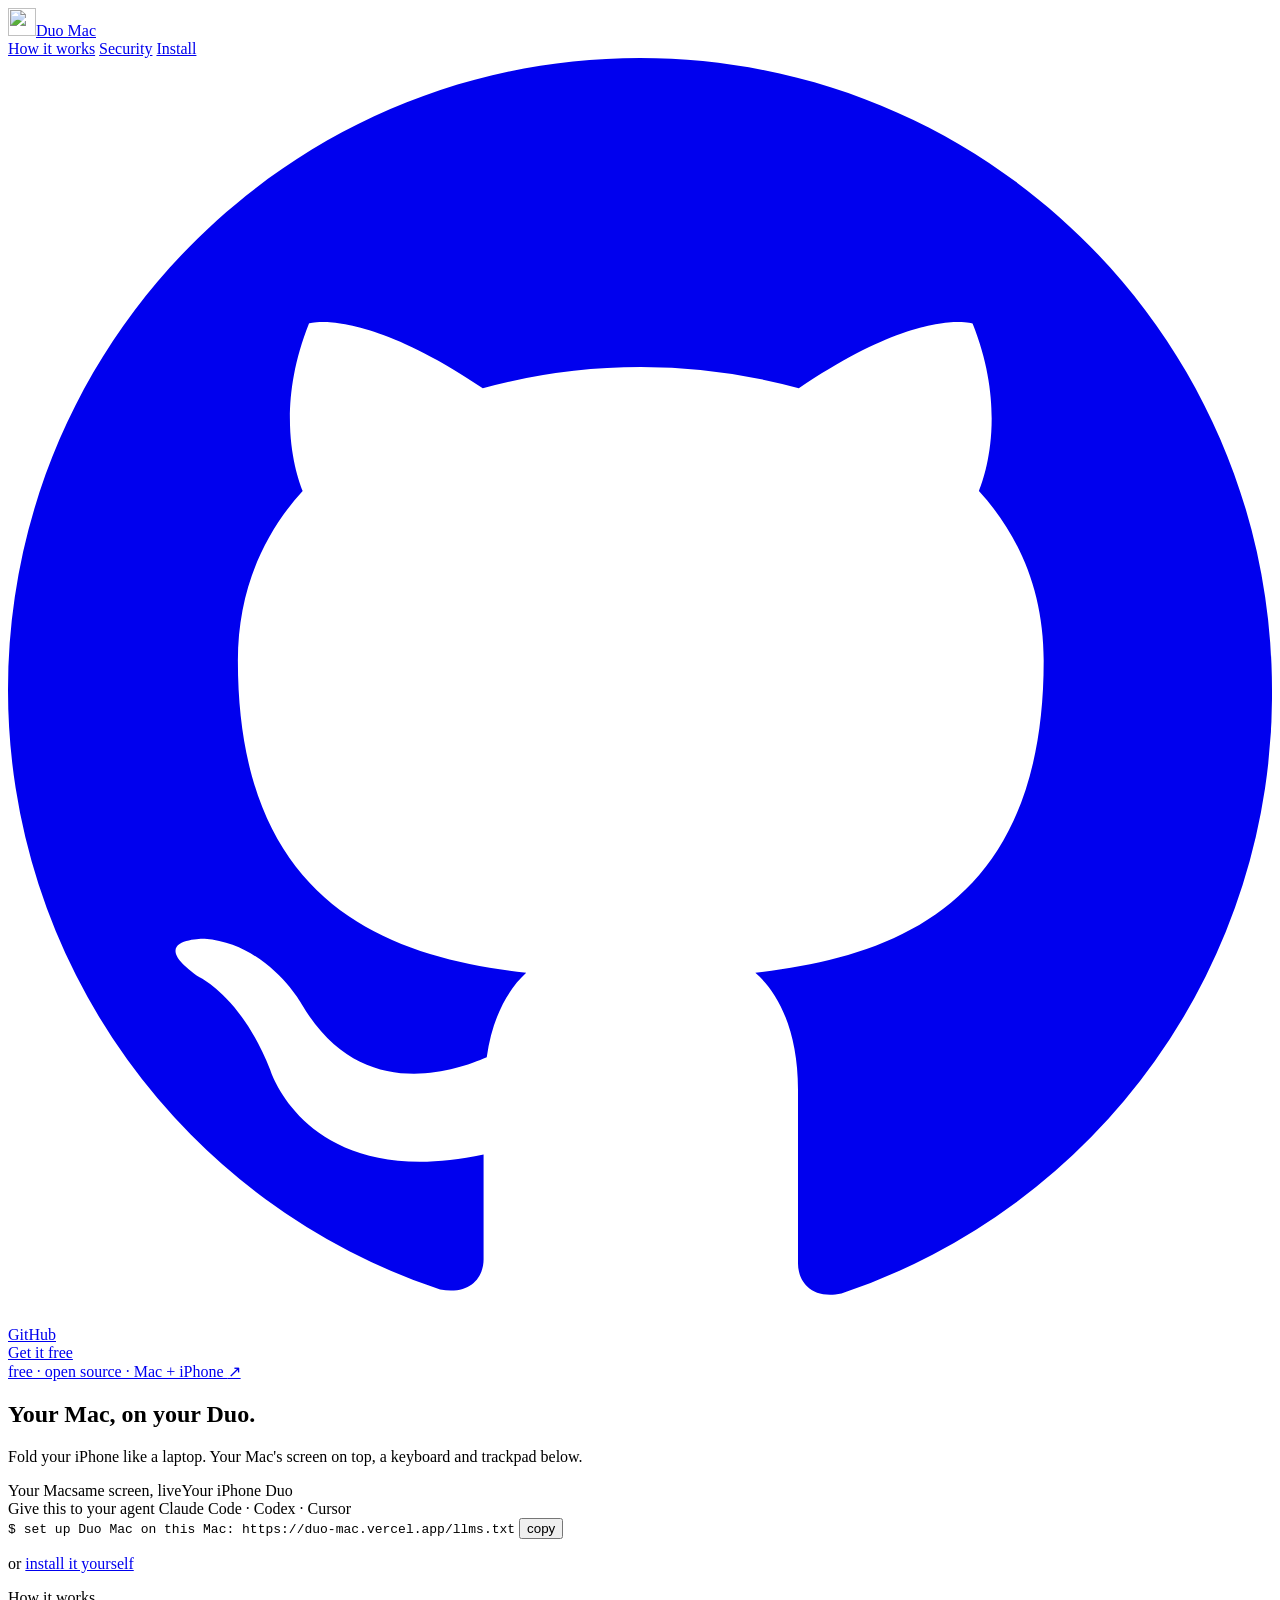
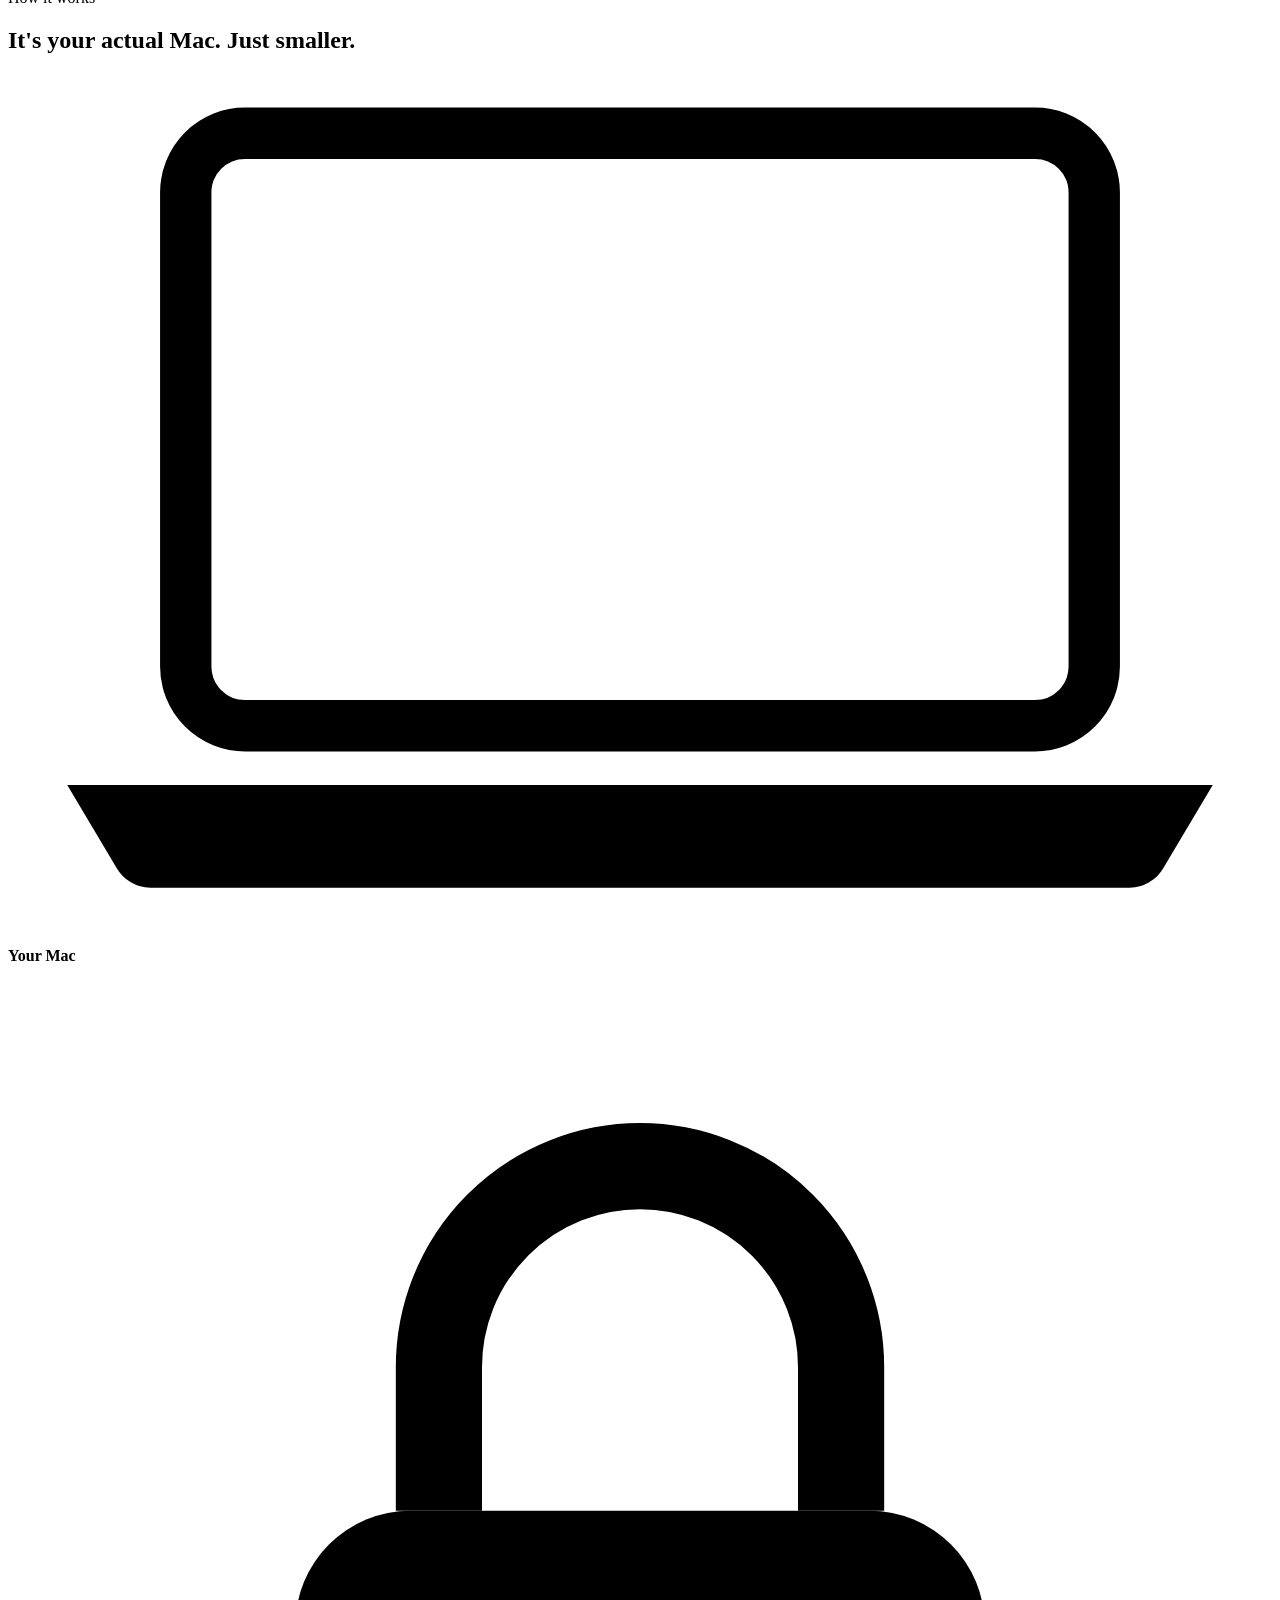
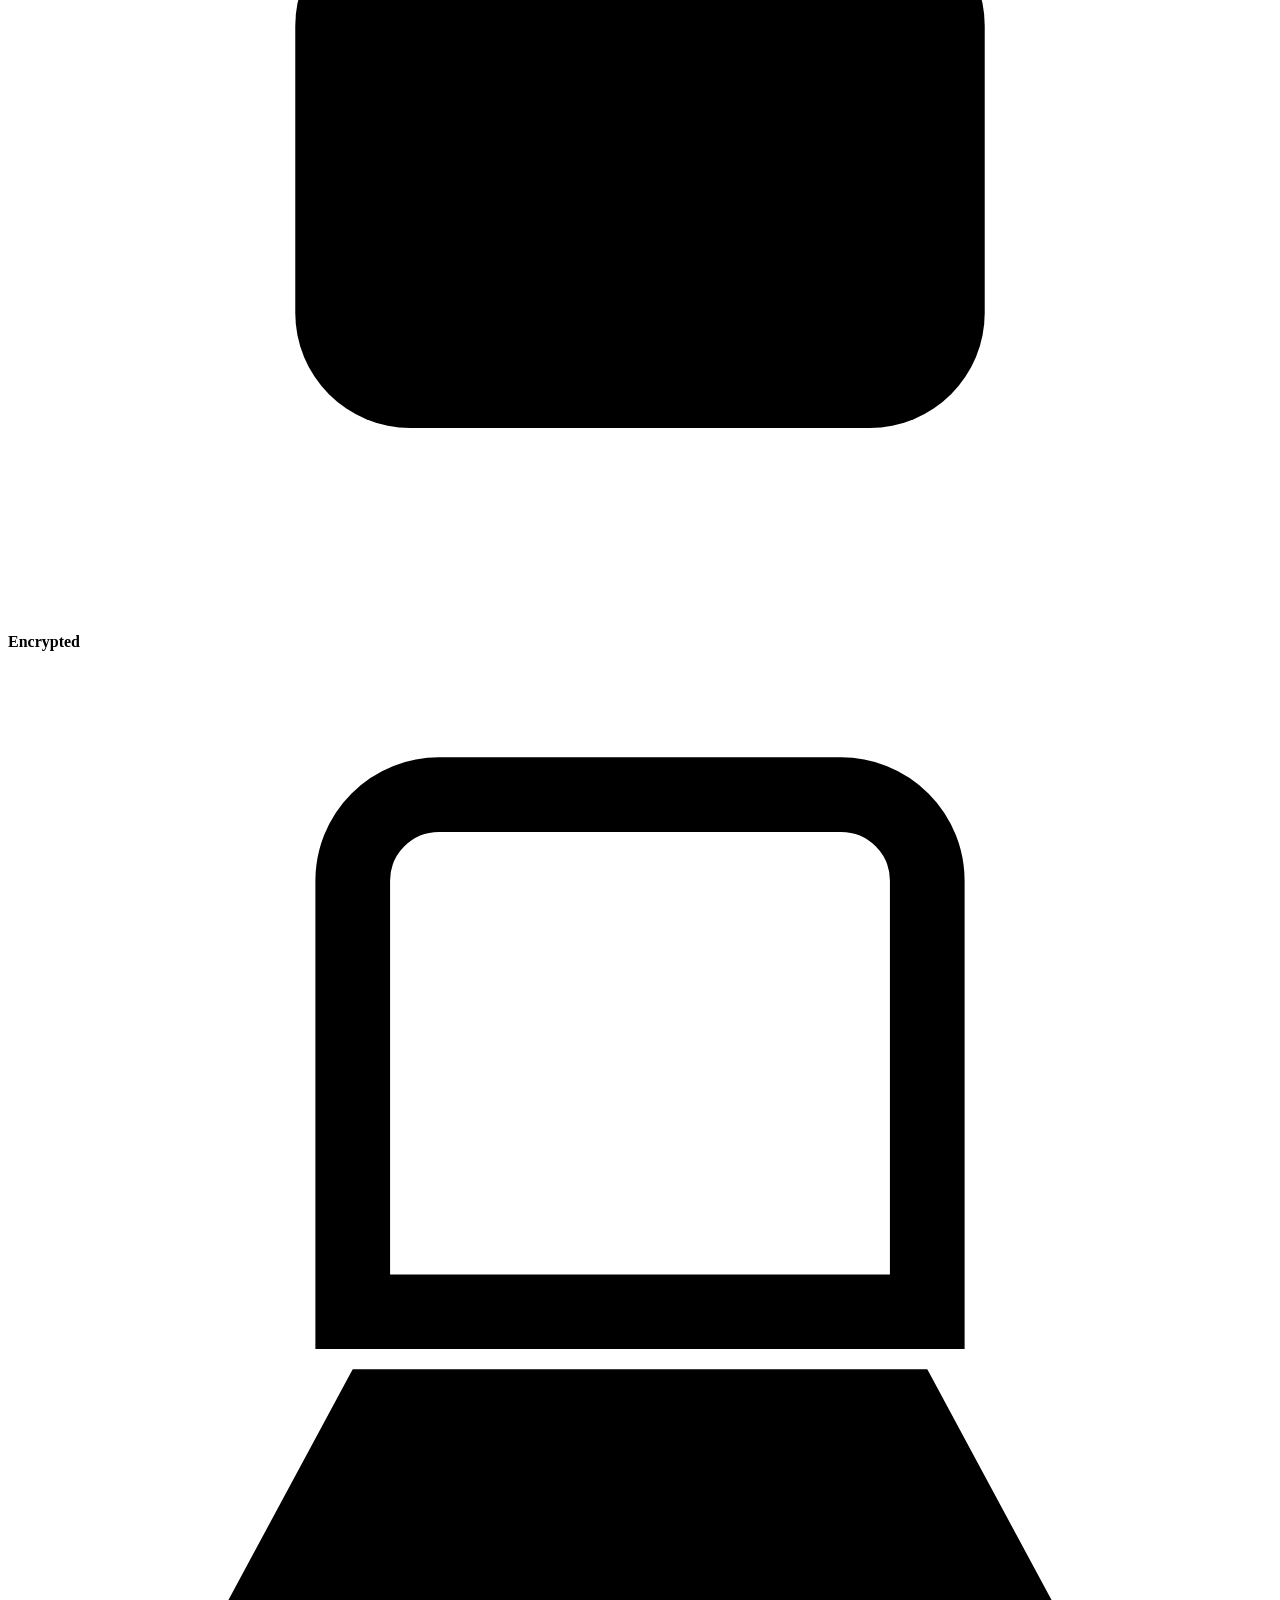
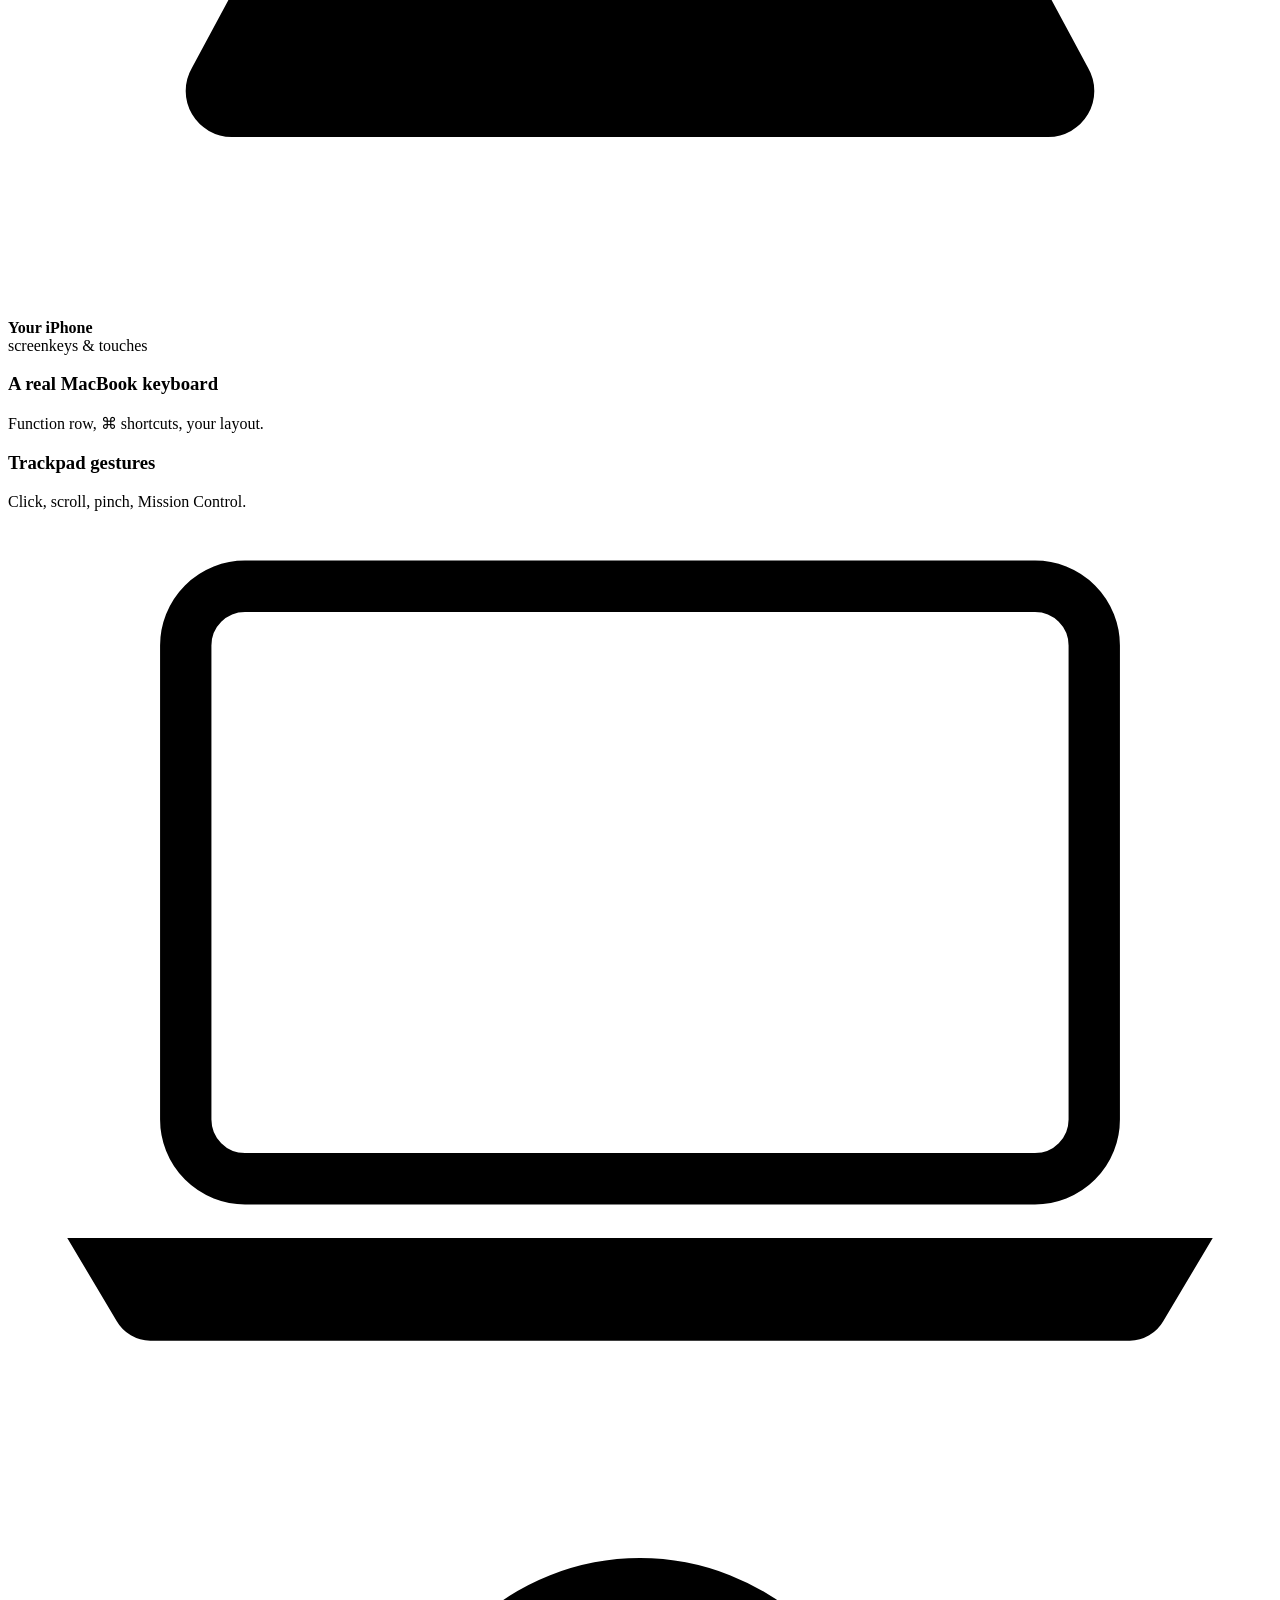
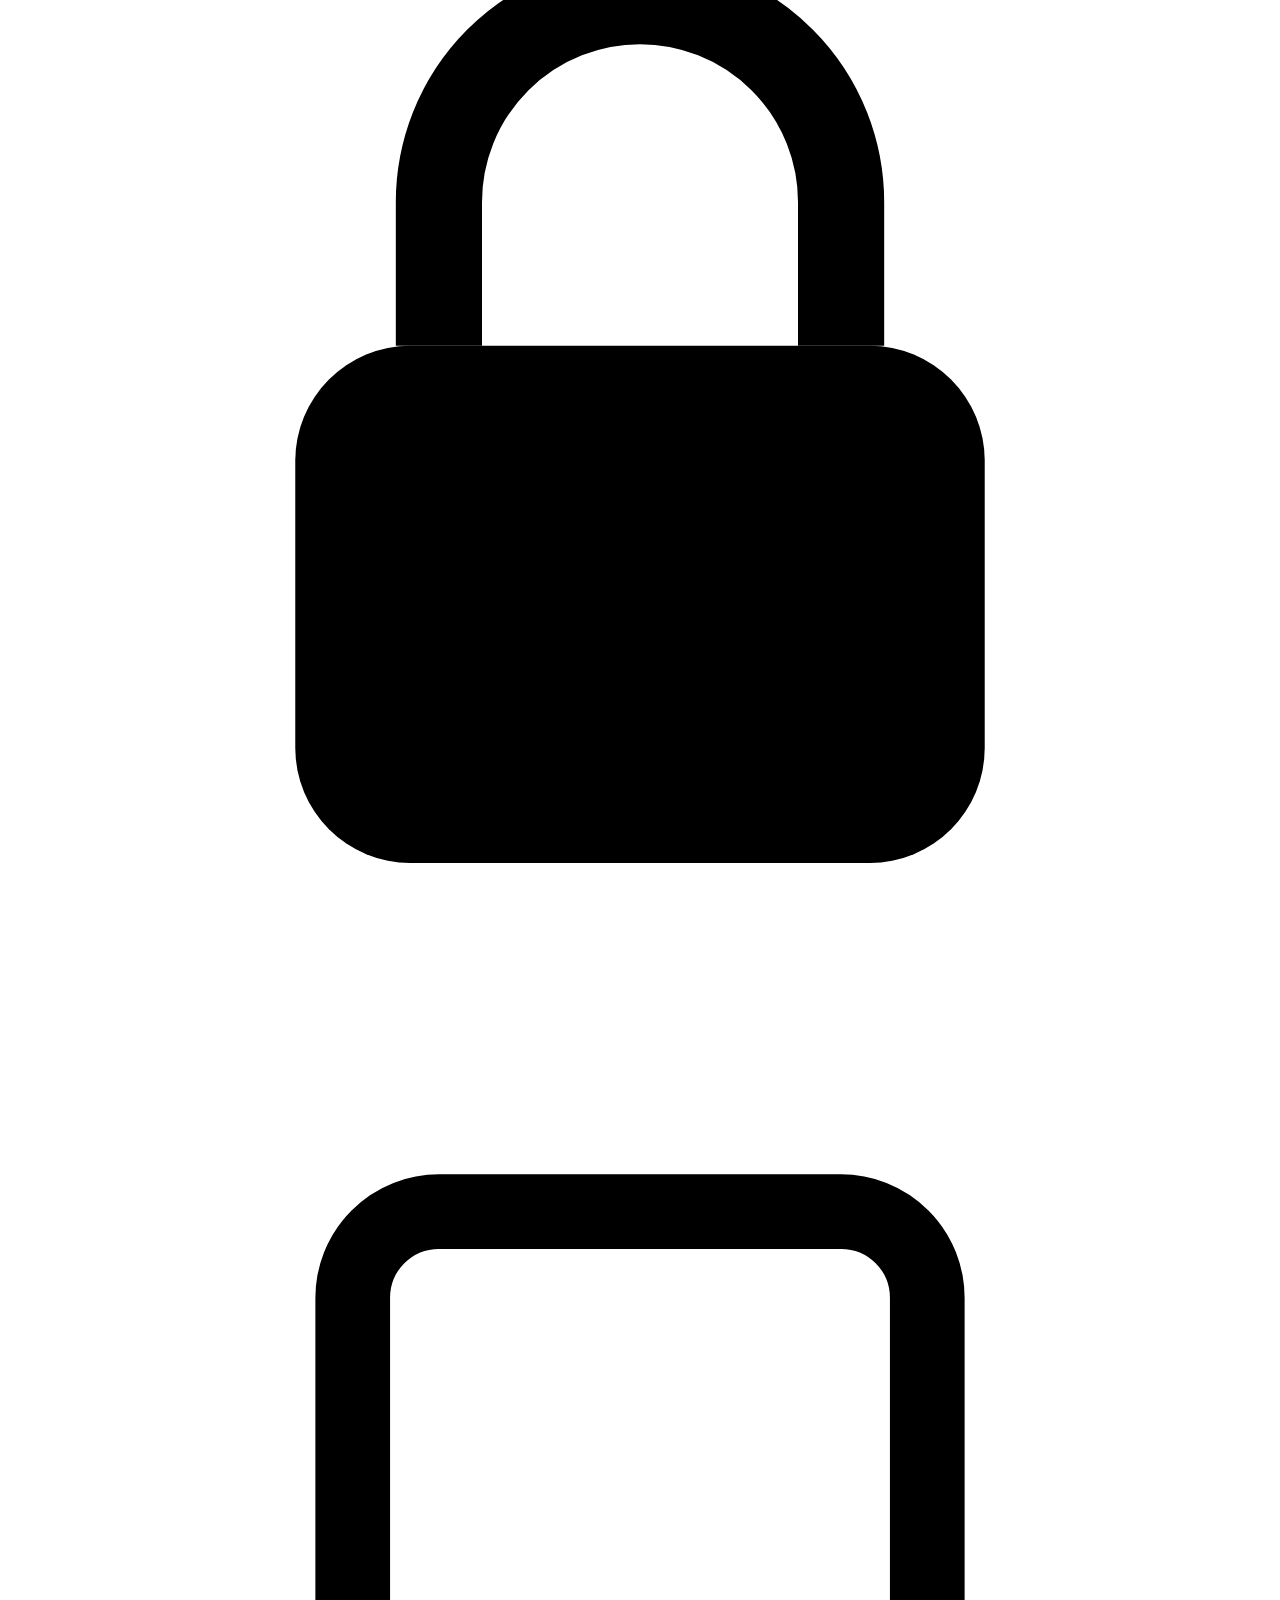
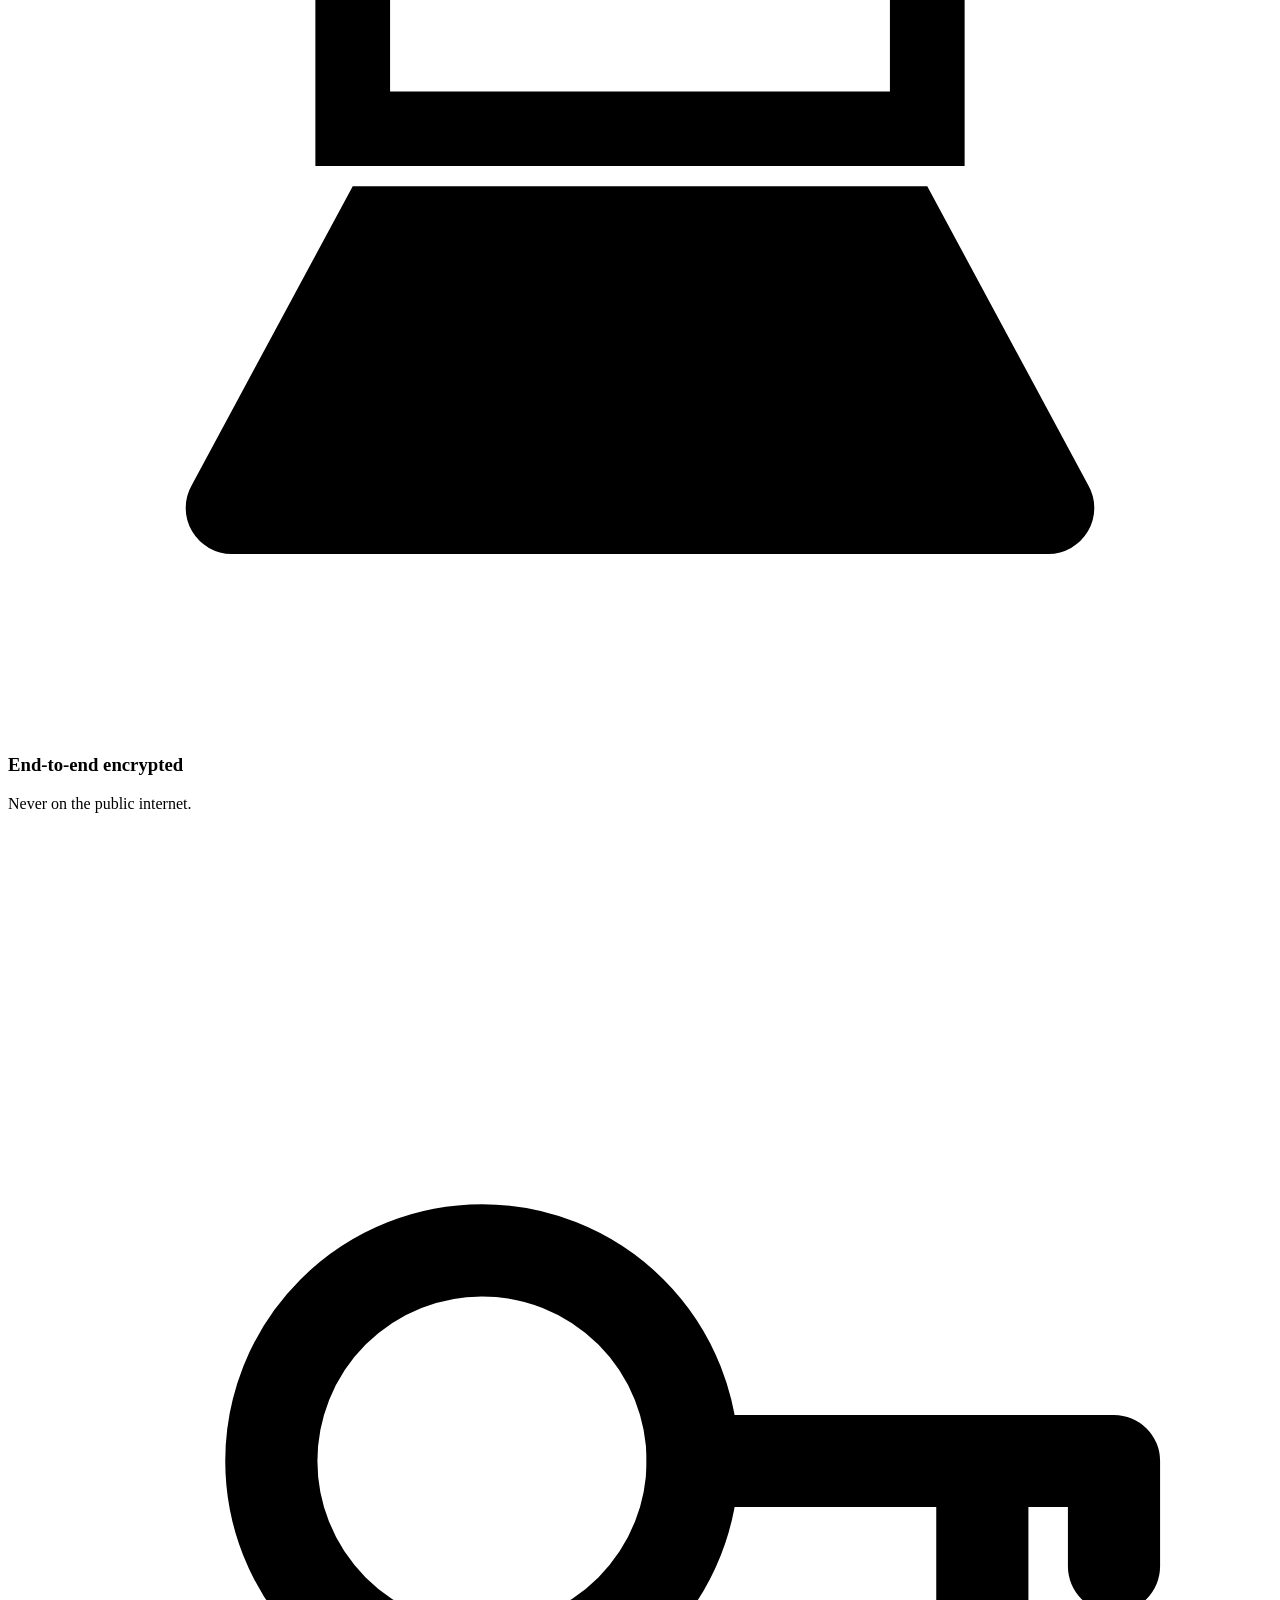
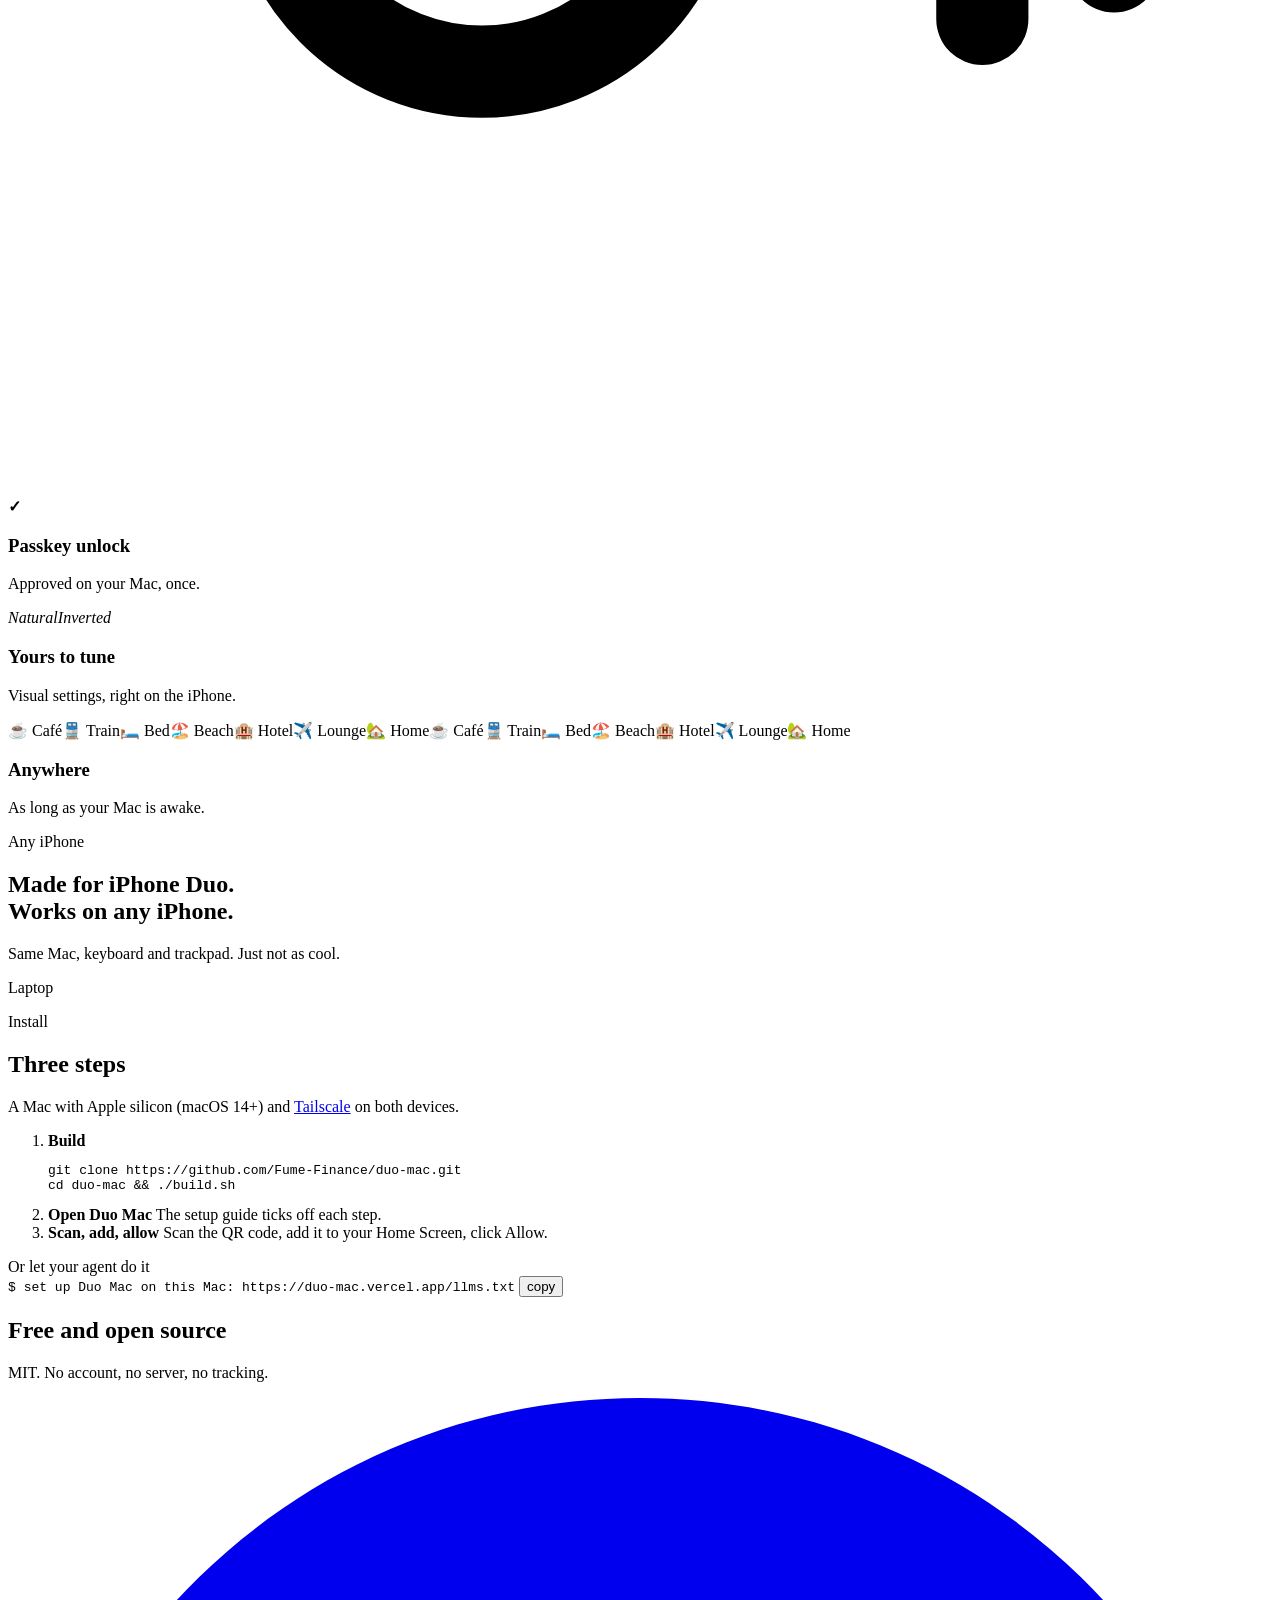
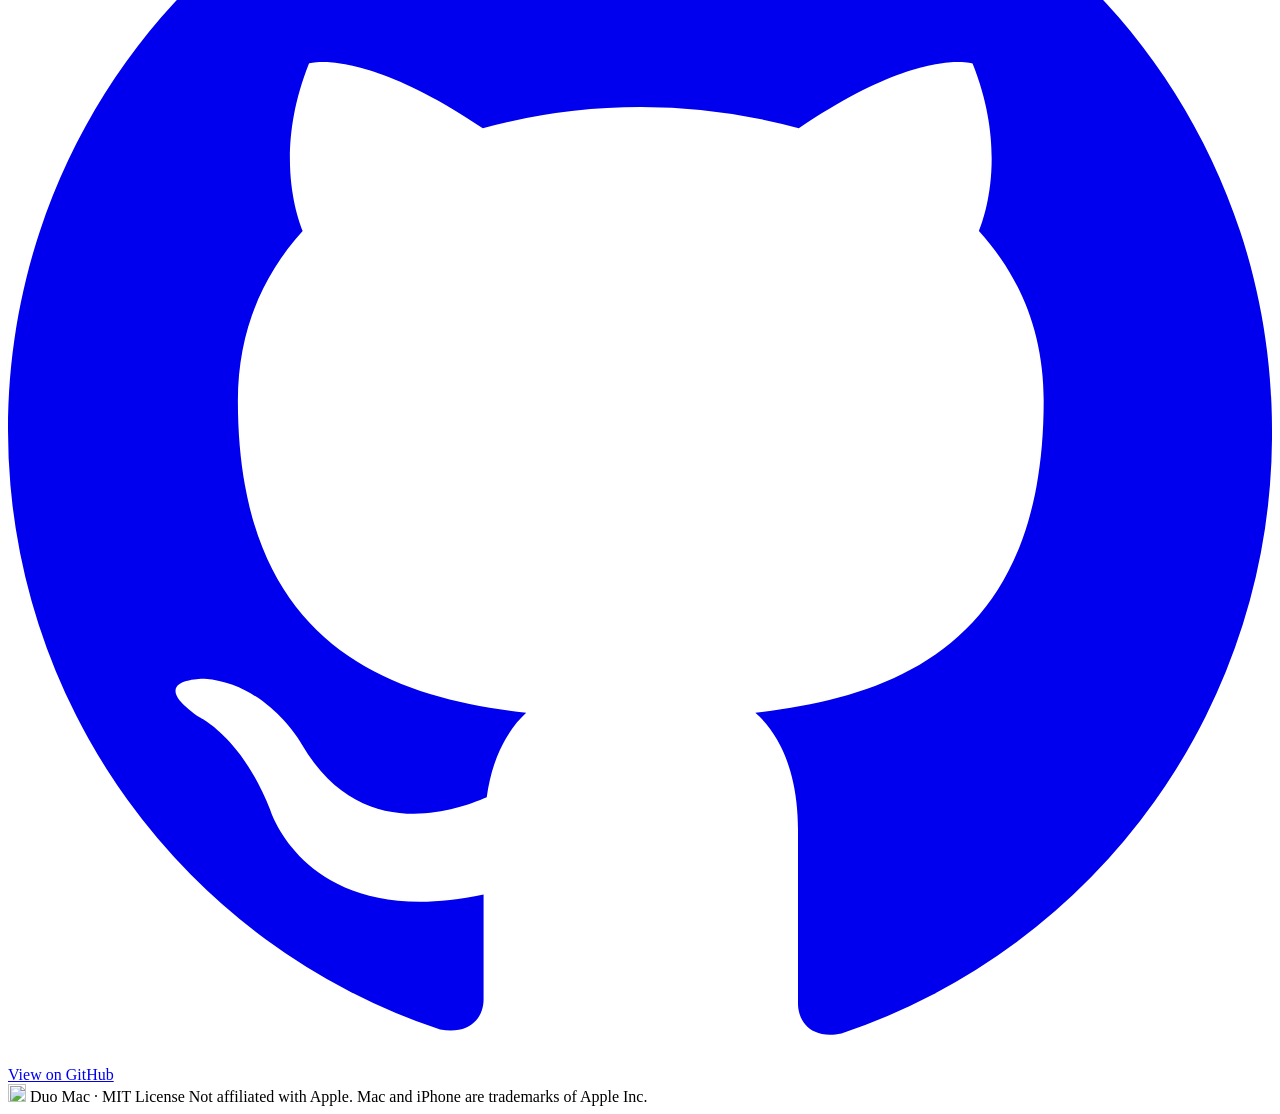
==== commit 8f6be600: "Website: the Any iPhone phone cycles through the layouts; no intro video Laptop → Trackpad (two-thir" ====
--- a/site/index.html
+++ b/site/index.html
@@ -124,16 +124,15 @@
     <p class="sub">Same Mac, keyboard and trackpad. Just not as cool.</p>
   </div>
   <div class="phones">
-    <div class="flat-phone" aria-hidden="true">
-      <div class="fp-screen"><div class="mac mini" id="mac-mini"></div><div class="fp-deck"><div class="keyboard" id="keyboard-mini"></div><div class="trackpad"></div></div></div>
+    <div class="flat-phone" id="fp" aria-hidden="true">
+      <div class="fp-screen"><div class="fp-view">
+        <div class="mac mini" id="mac-mini"></div>
+        <div class="fp-deck"><div class="keyboard" id="keyboard-mini"></div><div class="trackpad"></div></div>
+        <div class="fp-finger"></div>
+      </div></div>
     </div>
+    <p class="fp-label" id="fp-label">Laptop</p>
   </div>
-</section>
-
-<section class="section film" id="film">
-  <p class="eyebrow">Fifty seconds</p>
-  <h2>See it in action</h2>
-  <div class="video"><video src="/assets/intro.mp4" poster="/assets/intro-poster.jpg" controls playsinline preload="none"></video></div>
 </section>
 
 <section class="section" id="install">
